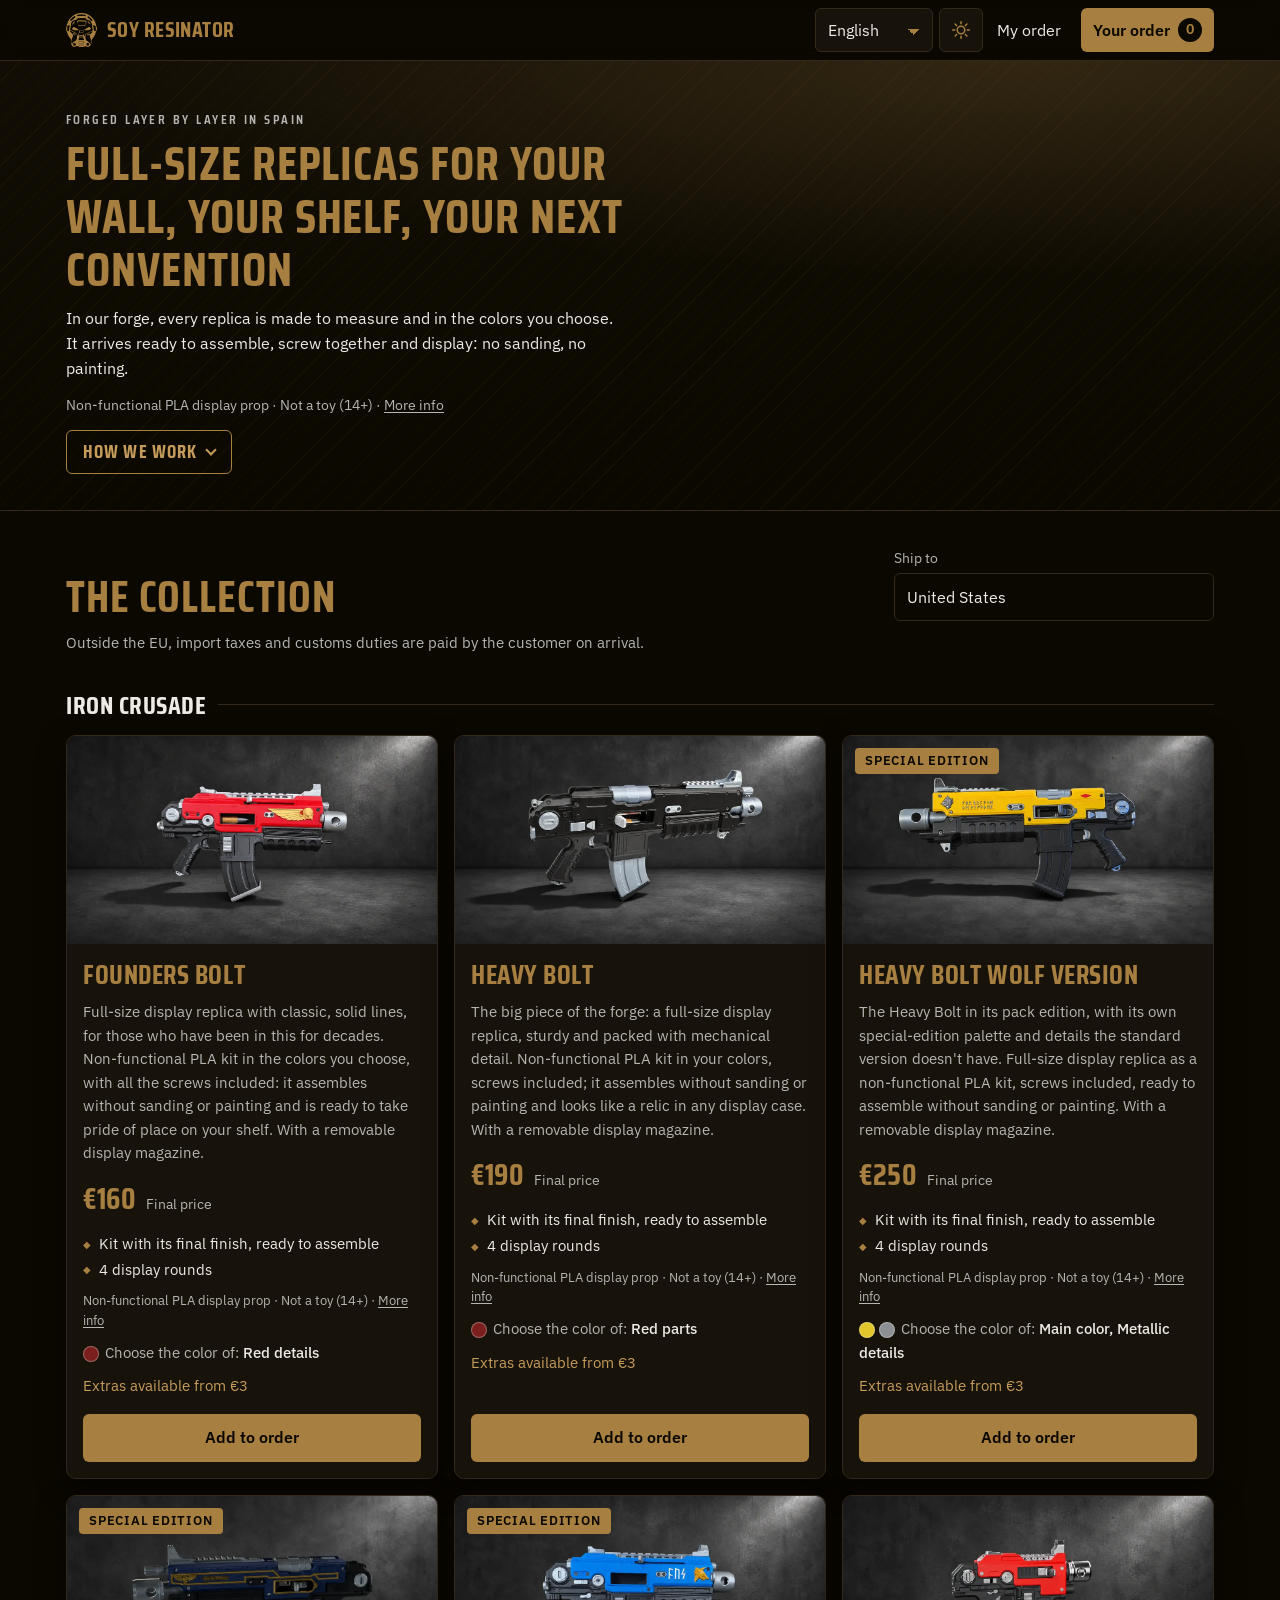
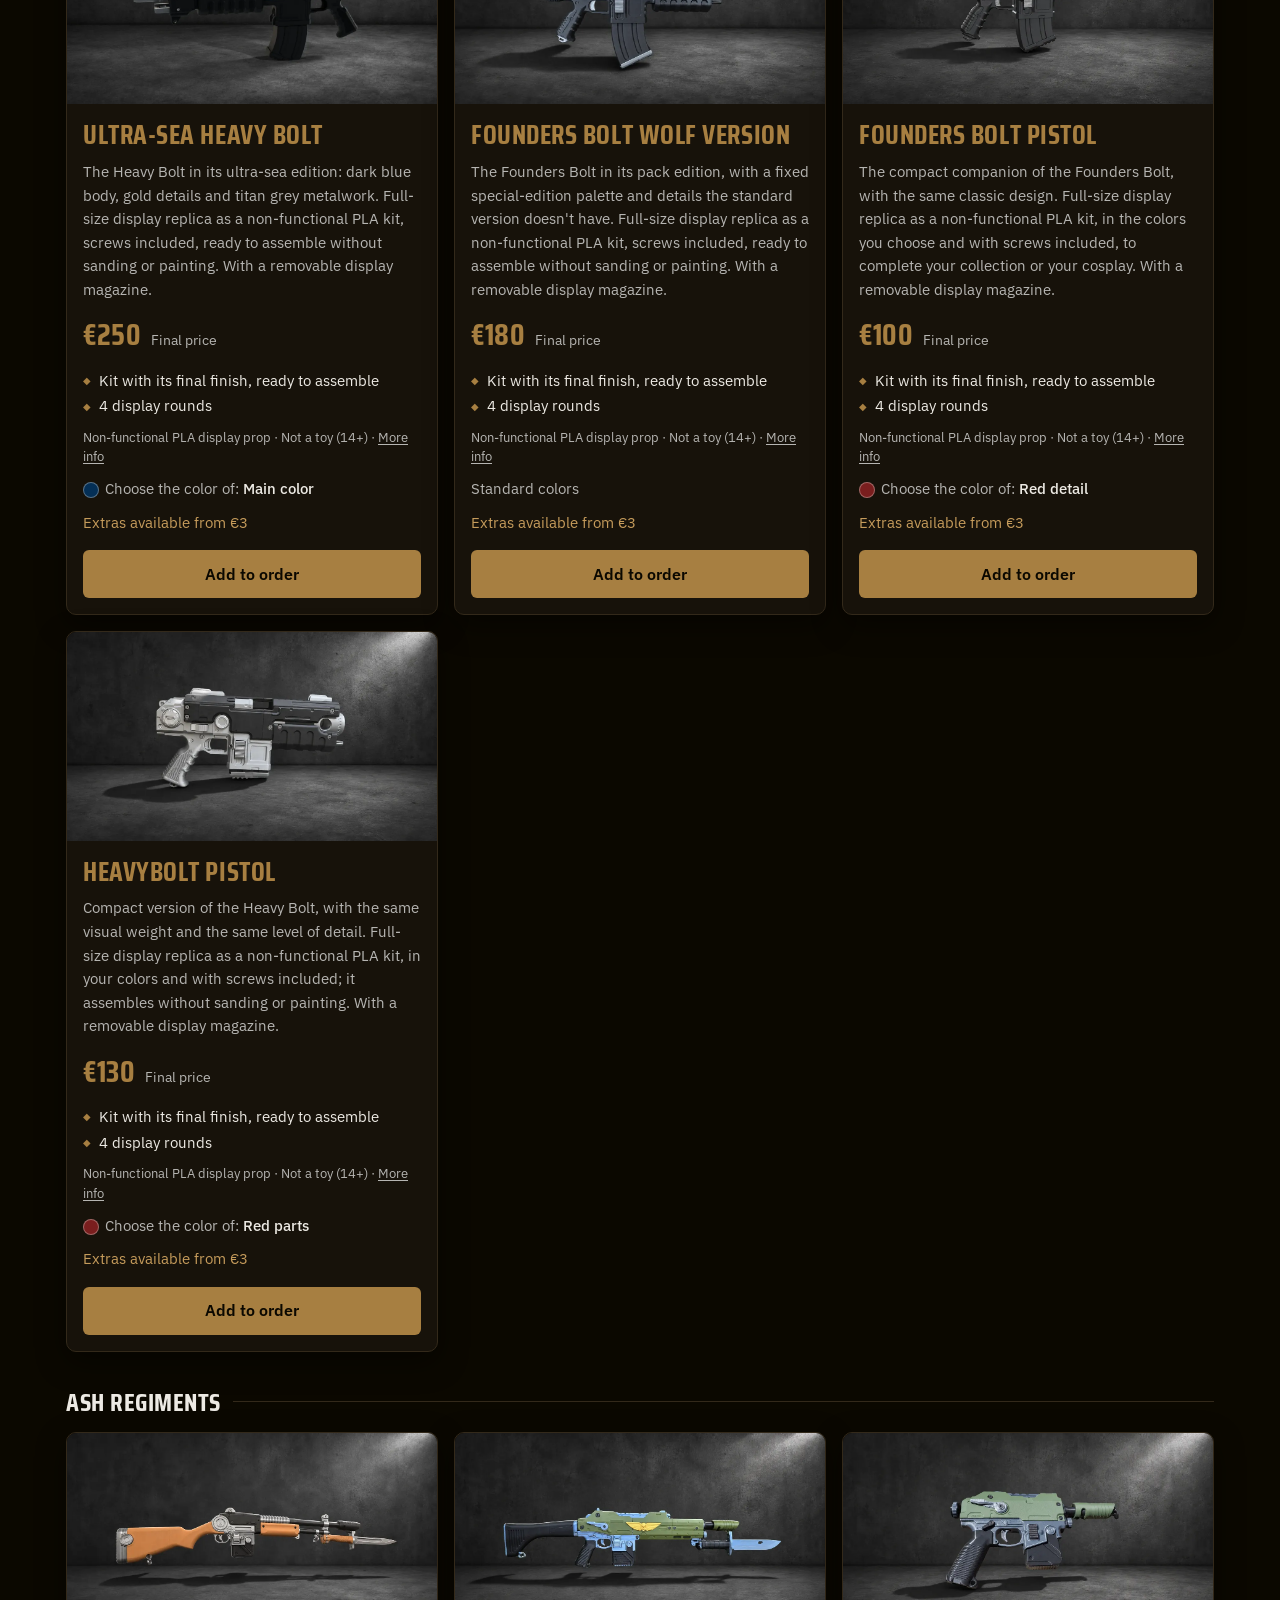
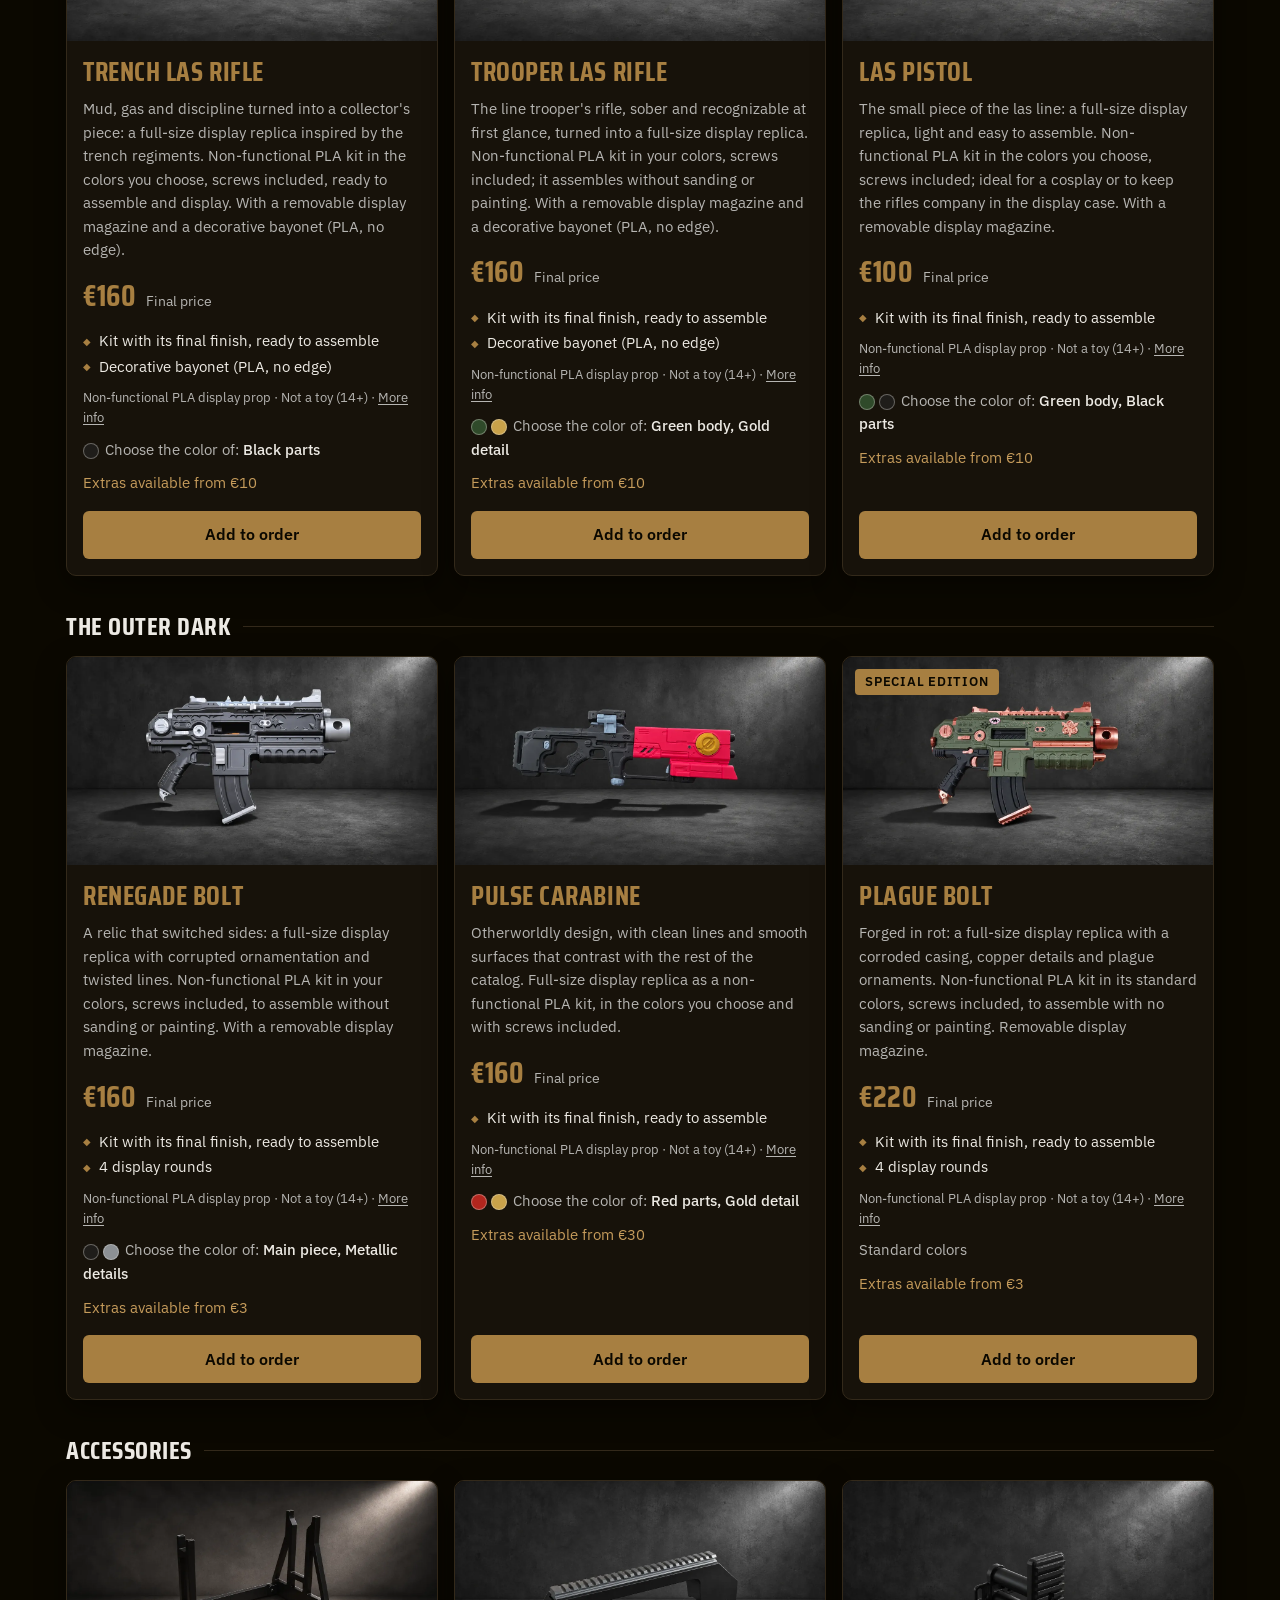
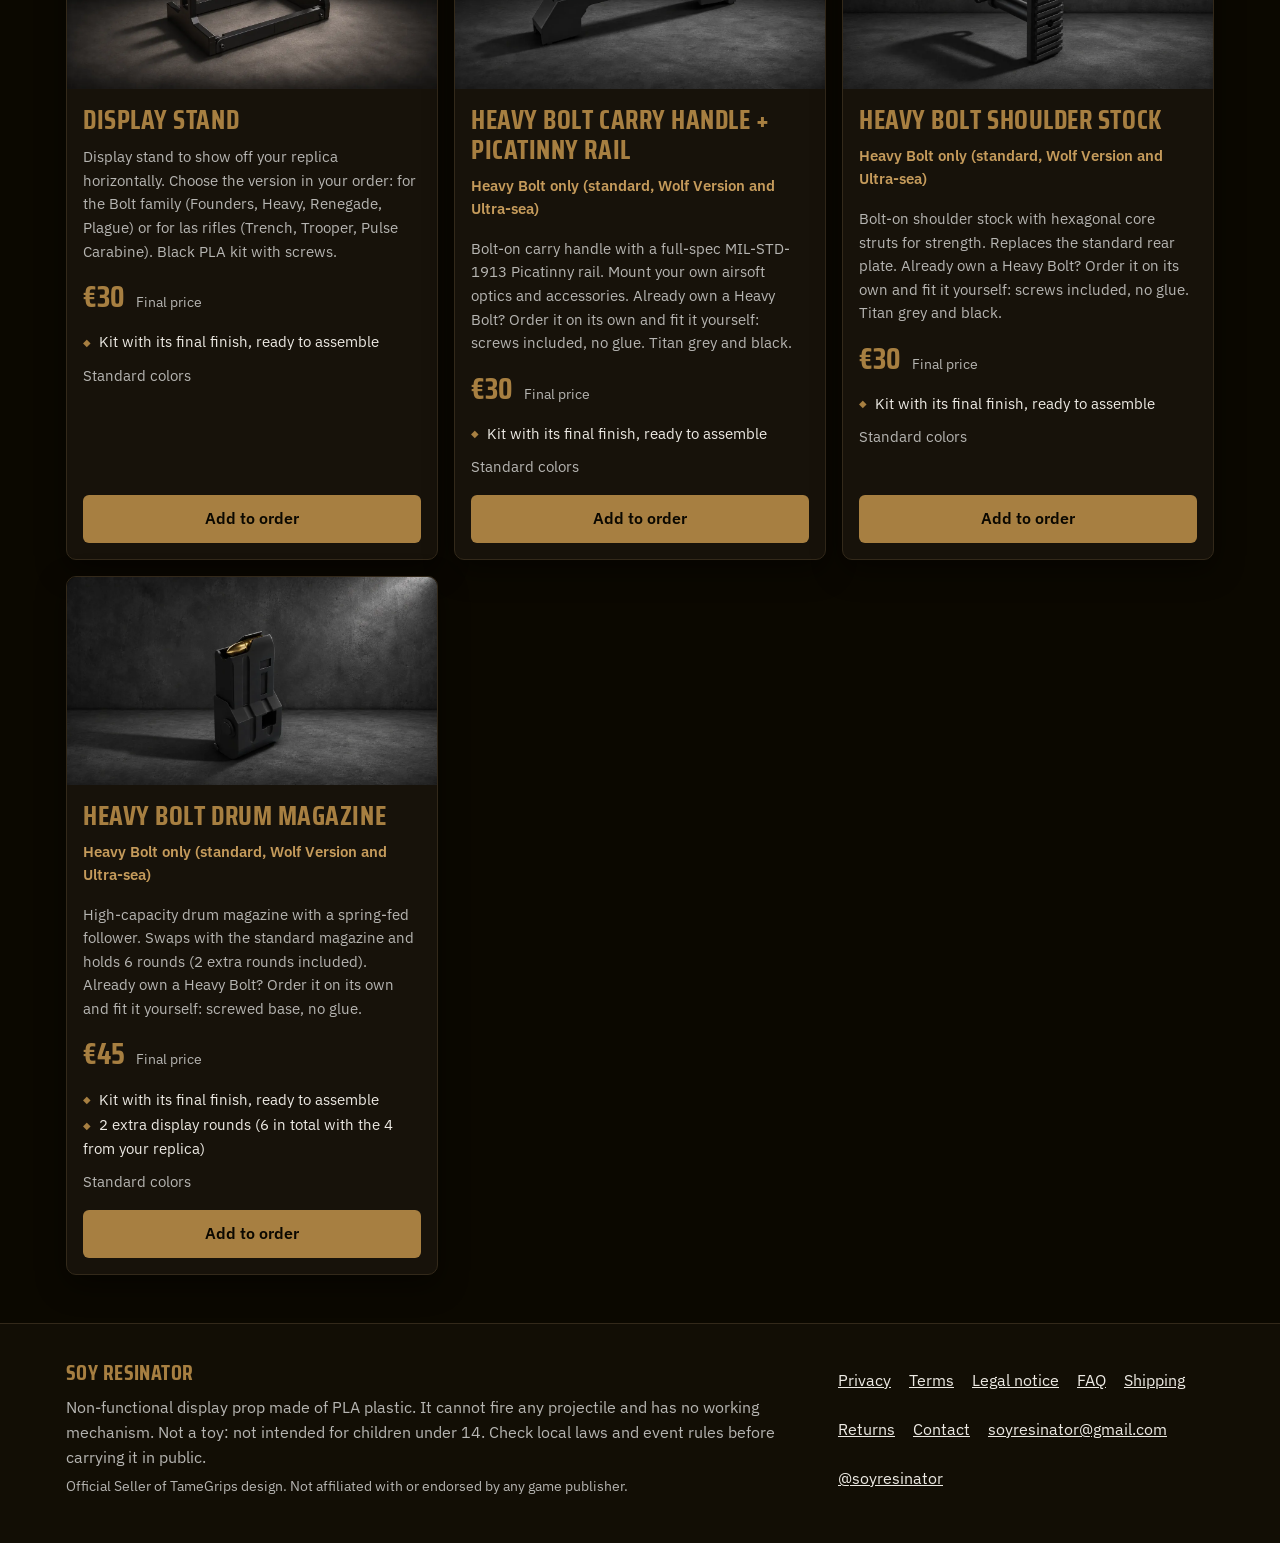
==== index.html @ d08c21b0 "Manuales de montaje en Mi pedido (Heavy Bolt y Trench) - Mi pedido: boton del manual de montaje cuan" ====
<!doctype html>
<html lang="en" data-theme="dark">
<head>
  <meta charset="utf-8">
  <meta name="viewport" content="width=device-width, initial-scale=1">
  <!-- seo -->
  <title>Soy Resinator | Life-size sci-fi replicas, 3D printed</title>
  <meta name="description" content="Life-size display replicas 3D printed in Spain: real screws, removable parts and a finished look with no sanding or painting. Pick your colors and we ship it as a kit.">
  <link rel="canonical" href="https://soyresinator.com/">
  <meta property="og:type" content="website">
  <meta property="og:site_name" content="Soy Resinator">
  <meta property="og:title" content="Soy Resinator | Life-size sci-fi replicas, 3D printed">
  <meta property="og:description" content="Life-size display replicas 3D printed in Spain: real screws, removable parts and a finished look with no sanding or painting. Pick your colors and we ship it as a kit.">
  <meta property="og:url" content="https://soyresinator.com/">
  <meta property="og:image" content="https://soyresinator.com/img/logo/logo-dorado-compartir.png">
  <meta name="twitter:card" content="summary_large_image">
  <meta name="twitter:title" content="Soy Resinator | Life-size sci-fi replicas, 3D printed">
  <meta name="twitter:description" content="Life-size display replicas 3D printed in Spain: real screws, removable parts and a finished look with no sanding or painting. Pick your colors and we ship it as a kit.">
  <meta name="twitter:image" content="https://soyresinator.com/img/logo/logo-dorado-compartir.png">
  <!-- /seo -->
  <meta name="color-scheme" content="dark light">
  <link rel="icon" href="/favicon.ico" sizes="48x48">
  <link rel="icon" type="image/png" href="/img/logo/favicon-48.png" sizes="48x48">
  <link rel="icon" type="image/png" href="/img/logo/favicon-192.png" sizes="192x192">
  <link rel="apple-touch-icon" href="/img/logo/apple-touch-icon.png">
  <link rel="stylesheet" href="css/fonts.css?v=20261117">
  <!-- jsonld -->
  <script type="application/ld+json">
{
 "@context": "https://schema.org",
 "@graph": [
  {
   "@type": "Organization",
   "@id": "https://soyresinator.com/#org",
   "name": "Soy Resinator",
   "url": "https://soyresinator.com/",
   "logo": "https://soyresinator.com/img/logo/icono-512.png",
   "email": "soyresinator@gmail.com",
   "sameAs": [
    "https://www.instagram.com/soyresinator/"
   ],
   "hasMerchantReturnPolicy": {
    "@id": "https://soyresinator.com/#devoluciones"
   }
  },
  {
   "@type": "WebSite",
   "@id": "https://soyresinator.com/#web",
   "name": "Soy Resinator",
   "url": "https://soyresinator.com/",
   "publisher": {
    "@id": "https://soyresinator.com/#org"
   },
   "inLanguage": [
    "en",
    "es",
    "pt",
    "de",
    "fr",
    "it"
   ]
  },
  {
   "@type": "MerchantReturnPolicy",
   "@id": "https://soyresinator.com/#devoluciones",
   "applicableCountry": [
    "DE",
    "AR",
    "AU",
    "AT",
    "BR",
    "BE",
    "CA",
    "CL",
    "CO",
    "ES",
    "US",
    "FR",
    "IT",
    "JP",
    "LU",
    "MX",
    "NZ",
    "NL",
    "PL",
    "PT",
    "GB",
    "CH"
   ],
   "returnPolicyCategory": "https://schema.org/MerchantReturnFiniteReturnWindow",
   "merchantReturnDays": 14,
   "returnMethod": "https://schema.org/ReturnByMail",
   "returnFees": "https://schema.org/ReturnFeesCustomerResponsibility",
   "refundType": "https://schema.org/FullRefund",
   "itemCondition": "https://schema.org/NewCondition",
   "merchantReturnLink": "https://soyresinator.com/condiciones.html"
  },
  {
   "@type": "OfferShippingDetails",
   "@id": "https://soyresinator.com/#envio-DE",
   "shippingRate": {
    "@type": "MonetaryAmount",
    "value": "16.00",
    "currency": "EUR"
   },
   "shippingDestination": {
    "@type": "DefinedRegion",
    "addressCountry": "DE"
   },
   "deliveryTime": {
    "@type": "ShippingDeliveryTime",
    "handlingTime": {
     "@type": "QuantitativeValue",
     "minValue": 21,
     "maxValue": 35,
     "unitCode": "DAY"
    },
    "transitTime": {
     "@type": "QuantitativeValue",
     "minValue": 2,
     "maxValue": 7,
     "unitCode": "DAY"
    }
   }
  },
  {
   "@type": "OfferShippingDetails",
   "@id": "https://soyresinator.com/#envio-AR",
   "shippingRate": {
    "@type": "MonetaryAmount",
    "value": "63.00",
    "currency": "EUR"
   },
   "shippingDestination": {
    "@type": "DefinedRegion",
    "addressCountry": "AR"
   },
   "deliveryTime": {
    "@type": "ShippingDeliveryTime",
    "handlingTime": {
     "@type": "QuantitativeValue",
     "minValue": 21,
     "maxValue": 35,
     "unitCode": "DAY"
    },
    "transitTime": {
     "@type": "QuantitativeValue",
     "minValue": 5,
     "maxValue": 15,
     "unitCode": "DAY"
    }
   }
  },
  {
   "@type": "OfferShippingDetails",
   "@id": "https://soyresinator.com/#envio-AU",
   "shippingRate": {
    "@type": "MonetaryAmount",
    "value": "80.00",
    "currency": "EUR"
   },
   "shippingDestination": {
    "@type": "DefinedRegion",
    "addressCountry": "AU"
   },
   "deliveryTime": {
    "@type": "ShippingDeliveryTime",
    "handlingTime": {
     "@type": "QuantitativeValue",
     "minValue": 21,
     "maxValue": 35,
     "unitCode": "DAY"
    },
    "transitTime": {
     "@type": "QuantitativeValue",
     "minValue": 5,
     "maxValue": 15,
     "unitCode": "DAY"
    }
   }
  },
  {
   "@type": "OfferShippingDetails",
   "@id": "https://soyresinator.com/#envio-AT",
   "shippingRate": {
    "@type": "MonetaryAmount",
    "value": "20.00",
    "currency": "EUR"
   },
   "shippingDestination": {
    "@type": "DefinedRegion",
    "addressCountry": "AT"
   },
   "deliveryTime": {
    "@type": "ShippingDeliveryTime",
    "handlingTime": {
     "@type": "QuantitativeValue",
     "minValue": 21,
     "maxValue": 35,
     "unitCode": "DAY"
    },
    "transitTime": {
     "@type": "QuantitativeValue",
     "minValue": 2,
     "maxValue": 7,
     "unitCode": "DAY"
    }
   }
  },
  {
   "@type": "OfferShippingDetails",
   "@id": "https://soyresinator.com/#envio-BR",
   "shippingRate": {
    "@type": "MonetaryAmount",
    "value": "63.00",
    "currency": "EUR"
   },
   "shippingDestination": {
    "@type": "DefinedRegion",
    "addressCountry": "BR"
   },
   "deliveryTime": {
    "@type": "ShippingDeliveryTime",
    "handlingTime": {
     "@type": "QuantitativeValue",
     "minValue": 21,
     "maxValue": 35,
     "unitCode": "DAY"
    },
    "transitTime": {
     "@type": "QuantitativeValue",
     "minValue": 5,
     "maxValue": 15,
     "unitCode": "DAY"
    }
   }
  },
  {
   "@type": "OfferShippingDetails",
   "@id": "https://soyresinator.com/#envio-BE",
   "shippingRate": {
    "@type": "MonetaryAmount",
    "value": "19.00",
    "currency": "EUR"
   },
   "shippingDestination": {
    "@type": "DefinedRegion",
    "addressCountry": "BE"
   },
   "deliveryTime": {
    "@type": "ShippingDeliveryTime",
    "handlingTime": {
     "@type": "QuantitativeValue",
     "minValue": 21,
     "maxValue": 35,
     "unitCode": "DAY"
    },
    "transitTime": {
     "@type": "QuantitativeValue",
     "minValue": 2,
     "maxValue": 7,
     "unitCode": "DAY"
    }
   }
  },
  {
   "@type": "OfferShippingDetails",
   "@id": "https://soyresinator.com/#envio-CA",
   "shippingRate": {
    "@type": "MonetaryAmount",
    "value": "33.00",
    "currency": "EUR"
   },
   "shippingDestination": {
    "@type": "DefinedRegion",
    "addressCountry": "CA"
   },
   "deliveryTime": {
    "@type": "ShippingDeliveryTime",
    "handlingTime": {
     "@type": "QuantitativeValue",
     "minValue": 21,
     "maxValue": 35,
     "unitCode": "DAY"
    },
    "transitTime": {
     "@type": "QuantitativeValue",
     "minValue": 5,
     "maxValue": 15,
     "unitCode": "DAY"
    }
   }
  },
  {
   "@type": "OfferShippingDetails",
   "@id": "https://soyresinator.com/#envio-CL",
   "shippingRate": {
    "@type": "MonetaryAmount",
    "value": "63.00",
    "currency": "EUR"
   },
   "shippingDestination": {
    "@type": "DefinedRegion",
    "addressCountry": "CL"
   },
   "deliveryTime": {
    "@type": "ShippingDeliveryTime",
    "handlingTime": {
     "@type": "QuantitativeValue",
     "minValue": 21,
     "maxValue": 35,
     "unitCode": "DAY"
    },
    "transitTime": {
     "@type": "QuantitativeValue",
     "minValue": 5,
     "maxValue": 15,
     "unitCode": "DAY"
    }
   }
  },
  {
   "@type": "OfferShippingDetails",
   "@id": "https://soyresinator.com/#envio-CO",
   "shippingRate": {
    "@type": "MonetaryAmount",
    "value": "14.00",
    "currency": "EUR"
   },
   "shippingDestination": {
    "@type": "DefinedRegion",
    "addressCountry": "CO"
   },
   "deliveryTime": {
    "@type": "ShippingDeliveryTime",
    "handlingTime": {
     "@type": "QuantitativeValue",
     "minValue": 21,
     "maxValue": 35,
     "unitCode": "DAY"
    },
    "transitTime": {
     "@type": "QuantitativeValue",
     "minValue": 5,
     "maxValue": 15,
     "unitCode": "DAY"
    }
   }
  },
  {
   "@type": "OfferShippingDetails",
   "@id": "https://soyresinator.com/#envio-ES",
   "shippingRate": {
    "@type": "MonetaryAmount",
    "value": "18.00",
    "currency": "EUR"
   },
   "shippingDestination": {
    "@type": "DefinedRegion",
    "addressCountry": "ES"
   },
   "deliveryTime": {
    "@type": "ShippingDeliveryTime",
    "handlingTime": {
     "@type": "QuantitativeValue",
     "minValue": 21,
     "maxValue": 35,
     "unitCode": "DAY"
    },
    "transitTime": {
     "@type": "QuantitativeValue",
     "minValue": 2,
     "maxValue": 7,
     "unitCode": "DAY"
    }
   }
  },
  {
   "@type": "OfferShippingDetails",
   "@id": "https://soyresinator.com/#envio-US",
   "shippingRate": {
    "@type": "MonetaryAmount",
    "value": "45.00",
    "currency": "EUR"
   },
   "shippingDestination": {
    "@type": "DefinedRegion",
    "addressCountry": "US"
   },
   "deliveryTime": {
    "@type": "ShippingDeliveryTime",
    "handlingTime": {
     "@type": "QuantitativeValue",
     "minValue": 21,
     "maxValue": 35,
     "unitCode": "DAY"
    },
    "transitTime": {
     "@type": "QuantitativeValue",
     "minValue": 5,
     "maxValue": 15,
     "unitCode": "DAY"
    }
   }
  },
  {
   "@type": "OfferShippingDetails",
   "@id": "https://soyresinator.com/#envio-FR",
   "shippingRate": {
    "@type": "MonetaryAmount",
    "value": "20.00",
    "currency": "EUR"
   },
   "shippingDestination": {
    "@type": "DefinedRegion",
    "addressCountry": "FR"
   },
   "deliveryTime": {
    "@type": "ShippingDeliveryTime",
    "handlingTime": {
     "@type": "QuantitativeValue",
     "minValue": 21,
     "maxValue": 35,
     "unitCode": "DAY"
    },
    "transitTime": {
     "@type": "QuantitativeValue",
     "minValue": 2,
     "maxValue": 7,
     "unitCode": "DAY"
    }
   }
  },
  {
   "@type": "OfferShippingDetails",
   "@id": "https://soyresinator.com/#envio-IT",
   "shippingRate": {
    "@type": "MonetaryAmount",
    "value": "23.00",
    "currency": "EUR"
   },
   "shippingDestination": {
    "@type": "DefinedRegion",
    "addressCountry": "IT"
   },
   "deliveryTime": {
    "@type": "ShippingDeliveryTime",
    "handlingTime": {
     "@type": "QuantitativeValue",
     "minValue": 21,
     "maxValue": 35,
     "unitCode": "DAY"
    },
    "transitTime": {
     "@type": "QuantitativeValue",
     "minValue": 2,
     "maxValue": 7,
     "unitCode": "DAY"
    }
   }
  },
  {
   "@type": "OfferShippingDetails",
   "@id": "https://soyresinator.com/#envio-JP",
   "shippingRate": {
    "@type": "MonetaryAmount",
    "value": "23.00",
    "currency": "EUR"
   },
   "shippingDestination": {
    "@type": "DefinedRegion",
    "addressCountry": "JP"
   },
   "deliveryTime": {
    "@type": "ShippingDeliveryTime",
    "handlingTime": {
     "@type": "QuantitativeValue",
     "minValue": 21,
     "maxValue": 35,
     "unitCode": "DAY"
    },
    "transitTime": {
     "@type": "QuantitativeValue",
     "minValue": 5,
     "maxValue": 15,
     "unitCode": "DAY"
    }
   }
  },
  {
   "@type": "OfferShippingDetails",
   "@id": "https://soyresinator.com/#envio-LU",
   "shippingRate": {
    "@type": "MonetaryAmount",
    "value": "32.00",
    "currency": "EUR"
   },
   "shippingDestination": {
    "@type": "DefinedRegion",
    "addressCountry": "LU"
   },
   "deliveryTime": {
    "@type": "ShippingDeliveryTime",
    "handlingTime": {
     "@type": "QuantitativeValue",
     "minValue": 21,
     "maxValue": 35,
     "unitCode": "DAY"
    },
    "transitTime": {
     "@type": "QuantitativeValue",
     "minValue": 2,
     "maxValue": 7,
     "unitCode": "DAY"
    }
   }
  },
  {
   "@type": "OfferShippingDetails",
   "@id": "https://soyresinator.com/#envio-MX",
   "shippingRate": {
    "@type": "MonetaryAmount",
    "value": "38.00",
    "currency": "EUR"
   },
   "shippingDestination": {
    "@type": "DefinedRegion",
    "addressCountry": "MX"
   },
   "deliveryTime": {
    "@type": "ShippingDeliveryTime",
    "handlingTime": {
     "@type": "QuantitativeValue",
     "minValue": 21,
     "maxValue": 35,
     "unitCode": "DAY"
    },
    "transitTime": {
     "@type": "QuantitativeValue",
     "minValue": 5,
     "maxValue": 15,
     "unitCode": "DAY"
    }
   }
  },
  {
   "@type": "OfferShippingDetails",
   "@id": "https://soyresinator.com/#envio-NZ",
   "shippingRate": {
    "@type": "MonetaryAmount",
    "value": "68.00",
    "currency": "EUR"
   },
   "shippingDestination": {
    "@type": "DefinedRegion",
    "addressCountry": "NZ"
   },
   "deliveryTime": {
    "@type": "ShippingDeliveryTime",
    "handlingTime": {
     "@type": "QuantitativeValue",
     "minValue": 21,
     "maxValue": 35,
     "unitCode": "DAY"
    },
    "transitTime": {
     "@type": "QuantitativeValue",
     "minValue": 5,
     "maxValue": 15,
     "unitCode": "DAY"
    }
   }
  },
  {
   "@type": "OfferShippingDetails",
   "@id": "https://soyresinator.com/#envio-NL",
   "shippingRate": {
    "@type": "MonetaryAmount",
    "value": "19.00",
    "currency": "EUR"
   },
   "shippingDestination": {
    "@type": "DefinedRegion",
    "addressCountry": "NL"
   },
   "deliveryTime": {
    "@type": "ShippingDeliveryTime",
    "handlingTime": {
     "@type": "QuantitativeValue",
     "minValue": 21,
     "maxValue": 35,
     "unitCode": "DAY"
    },
    "transitTime": {
     "@type": "QuantitativeValue",
     "minValue": 2,
     "maxValue": 7,
     "unitCode": "DAY"
    }
   }
  },
  {
   "@type": "OfferShippingDetails",
   "@id": "https://soyresinator.com/#envio-PL",
   "shippingRate": {
    "@type": "MonetaryAmount",
    "value": "48.00",
    "currency": "EUR"
   },
   "shippingDestination": {
    "@type": "DefinedRegion",
    "addressCountry": "PL"
   },
   "deliveryTime": {
    "@type": "ShippingDeliveryTime",
    "handlingTime": {
     "@type": "QuantitativeValue",
     "minValue": 21,
     "maxValue": 35,
     "unitCode": "DAY"
    },
    "transitTime": {
     "@type": "QuantitativeValue",
     "minValue": 2,
     "maxValue": 7,
     "unitCode": "DAY"
    }
   }
  },
  {
   "@type": "OfferShippingDetails",
   "@id": "https://soyresinator.com/#envio-PT",
   "shippingRate": {
    "@type": "MonetaryAmount",
    "value": "20.00",
    "currency": "EUR"
   },
   "shippingDestination": {
    "@type": "DefinedRegion",
    "addressCountry": "PT"
   },
   "deliveryTime": {
    "@type": "ShippingDeliveryTime",
    "handlingTime": {
     "@type": "QuantitativeValue",
     "minValue": 21,
     "maxValue": 35,
     "unitCode": "DAY"
    },
    "transitTime": {
     "@type": "QuantitativeValue",
     "minValue": 2,
     "maxValue": 7,
     "unitCode": "DAY"
    }
   }
  },
  {
   "@type": "OfferShippingDetails",
   "@id": "https://soyresinator.com/#envio-GB",
   "shippingRate": {
    "@type": "MonetaryAmount",
    "value": "22.00",
    "currency": "EUR"
   },
   "shippingDestination": {
    "@type": "DefinedRegion",
    "addressCountry": "GB"
   },
   "deliveryTime": {
    "@type": "ShippingDeliveryTime",
    "handlingTime": {
     "@type": "QuantitativeValue",
     "minValue": 21,
     "maxValue": 35,
     "unitCode": "DAY"
    },
    "transitTime": {
     "@type": "QuantitativeValue",
     "minValue": 5,
     "maxValue": 15,
     "unitCode": "DAY"
    }
   }
  },
  {
   "@type": "OfferShippingDetails",
   "@id": "https://soyresinator.com/#envio-CH",
   "shippingRate": {
    "@type": "MonetaryAmount",
    "value": "22.00",
    "currency": "EUR"
   },
   "shippingDestination": {
    "@type": "DefinedRegion",
    "addressCountry": "CH"
   },
   "deliveryTime": {
    "@type": "ShippingDeliveryTime",
    "handlingTime": {
     "@type": "QuantitativeValue",
     "minValue": 21,
     "maxValue": 35,
     "unitCode": "DAY"
    },
    "transitTime": {
     "@type": "QuantitativeValue",
     "minValue": 5,
     "maxValue": 15,
     "unitCode": "DAY"
    }
   }
  },
  {
   "@type": "Product",
   "@id": "https://soyresinator.com/#p-founders-bolt",
   "name": "Founders Bolt",
   "sku": "founders-bolt",
   "brand": {
    "@type": "Brand",
    "name": "Soy Resinator"
   },
   "description": "Full-size display replica with classic, solid lines, for those who have been in this for decades. Non-functional PLA kit in the colors you choose, with all the screws included: it assembles without sanding or painting and is ready to take pride of place on your shelf. With a removable display magazine. Includes: Kit with its final finish, ready to assemble, 4 display rounds. Non-functional display prop made of PLA plastic. It cannot fire any projectile and has no working mechanism. Not a toy: not intended for children under 14. Check local laws and event rules before carrying it in public.",
   "offers": {
    "@type": "Offer",
    "price": "160.00",
    "priceCurrency": "EUR",
    "availability": "https://schema.org/InStock",
    "itemCondition": "https://schema.org/NewCondition",
    "url": "https://soyresinator.com/#p-founders-bolt",
    "seller": {
     "@id": "https://soyresinator.com/#org"
    },
    "shippingDetails": [
     {
      "@id": "https://soyresinator.com/#envio-DE"
     },
     {
      "@id": "https://soyresinator.com/#envio-AR"
     },
     {
      "@id": "https://soyresinator.com/#envio-AU"
     },
     {
      "@id": "https://soyresinator.com/#envio-AT"
     },
     {
      "@id": "https://soyresinator.com/#envio-BR"
     },
     {
      "@id": "https://soyresinator.com/#envio-BE"
     },
     {
      "@id": "https://soyresinator.com/#envio-CA"
     },
     {
      "@id": "https://soyresinator.com/#envio-CL"
     },
     {
      "@id": "https://soyresinator.com/#envio-CO"
     },
     {
      "@id": "https://soyresinator.com/#envio-ES"
     },
     {
      "@id": "https://soyresinator.com/#envio-US"
     },
     {
      "@id": "https://soyresinator.com/#envio-FR"
     },
     {
      "@id": "https://soyresinator.com/#envio-IT"
     },
     {
      "@id": "https://soyresinator.com/#envio-JP"
     },
     {
      "@id": "https://soyresinator.com/#envio-LU"
     },
     {
      "@id": "https://soyresinator.com/#envio-MX"
     },
     {
      "@id": "https://soyresinator.com/#envio-NZ"
     },
     {
      "@id": "https://soyresinator.com/#envio-NL"
     },
     {
      "@id": "https://soyresinator.com/#envio-PL"
     },
     {
      "@id": "https://soyresinator.com/#envio-PT"
     },
     {
      "@id": "https://soyresinator.com/#envio-GB"
     },
     {
      "@id": "https://soyresinator.com/#envio-CH"
     }
    ],
    "hasMerchantReturnPolicy": {
     "@id": "https://soyresinator.com/#devoluciones"
    }
   },
   "image": "https://soyresinator.com/img/founders-bolt-1.webp"
  },
  {
   "@type": "Product",
   "@id": "https://soyresinator.com/#p-heavy-bolt",
   "name": "Heavy Bolt",
   "sku": "heavy-bolt",
   "brand": {
    "@type": "Brand",
    "name": "Soy Resinator"
   },
   "description": "The big piece of the forge: a full-size display replica, sturdy and packed with mechanical detail. Non-functional PLA kit in your colors, screws included; it assembles without sanding or painting and looks like a relic in any display case. With a removable display magazine. Includes: Kit with its final finish, ready to assemble, 4 display rounds. Non-functional display prop made of PLA plastic. It cannot fire any projectile and has no working mechanism. Not a toy: not intended for children under 14. Check local laws and event rules before carrying it in public.",
   "offers": {
    "@type": "Offer",
    "price": "190.00",
    "priceCurrency": "EUR",
    "availability": "https://schema.org/InStock",
    "itemCondition": "https://schema.org/NewCondition",
    "url": "https://soyresinator.com/#p-heavy-bolt",
    "seller": {
     "@id": "https://soyresinator.com/#org"
    },
    "shippingDetails": [
     {
      "@id": "https://soyresinator.com/#envio-DE"
     },
     {
      "@id": "https://soyresinator.com/#envio-AR"
     },
     {
      "@id": "https://soyresinator.com/#envio-AU"
     },
     {
      "@id": "https://soyresinator.com/#envio-AT"
     },
     {
      "@id": "https://soyresinator.com/#envio-BR"
     },
     {
      "@id": "https://soyresinator.com/#envio-BE"
     },
     {
      "@id": "https://soyresinator.com/#envio-CA"
     },
     {
      "@id": "https://soyresinator.com/#envio-CL"
     },
     {
      "@id": "https://soyresinator.com/#envio-CO"
     },
     {
      "@id": "https://soyresinator.com/#envio-ES"
     },
     {
      "@id": "https://soyresinator.com/#envio-US"
     },
     {
      "@id": "https://soyresinator.com/#envio-FR"
     },
     {
      "@id": "https://soyresinator.com/#envio-IT"
     },
     {
      "@id": "https://soyresinator.com/#envio-JP"
     },
     {
      "@id": "https://soyresinator.com/#envio-LU"
     },
     {
      "@id": "https://soyresinator.com/#envio-MX"
     },
     {
      "@id": "https://soyresinator.com/#envio-NZ"
     },
     {
      "@id": "https://soyresinator.com/#envio-NL"
     },
     {
      "@id": "https://soyresinator.com/#envio-PL"
     },
     {
      "@id": "https://soyresinator.com/#envio-PT"
     },
     {
      "@id": "https://soyresinator.com/#envio-GB"
     },
     {
      "@id": "https://soyresinator.com/#envio-CH"
     }
    ],
    "hasMerchantReturnPolicy": {
     "@id": "https://soyresinator.com/#devoluciones"
    }
   },
   "image": "https://soyresinator.com/img/heavy-bolt-1.webp"
  },
  {
   "@type": "Product",
   "@id": "https://soyresinator.com/#p-heavy-bolt-wolf",
   "name": "Heavy Bolt Wolf Version",
   "sku": "heavy-bolt-wolf",
   "brand": {
    "@type": "Brand",
    "name": "Soy Resinator"
   },
   "description": "The Heavy Bolt in its pack edition, with its own special-edition palette and details the standard version doesn't have. Full-size display replica as a non-functional PLA kit, screws included, ready to assemble without sanding or painting. With a removable display magazine. Includes: Kit with its final finish, ready to assemble, 4 display rounds. Non-functional display prop made of PLA plastic. It cannot fire any projectile and has no working mechanism. Not a toy: not intended for children under 14. Check local laws and event rules before carrying it in public.",
   "offers": {
    "@type": "Offer",
    "price": "250.00",
    "priceCurrency": "EUR",
    "availability": "https://schema.org/InStock",
    "itemCondition": "https://schema.org/NewCondition",
    "url": "https://soyresinator.com/#p-heavy-bolt-wolf",
    "seller": {
     "@id": "https://soyresinator.com/#org"
    },
    "shippingDetails": [
     {
      "@id": "https://soyresinator.com/#envio-DE"
     },
     {
      "@id": "https://soyresinator.com/#envio-AR"
     },
     {
      "@id": "https://soyresinator.com/#envio-AU"
     },
     {
      "@id": "https://soyresinator.com/#envio-AT"
     },
     {
      "@id": "https://soyresinator.com/#envio-BR"
     },
     {
      "@id": "https://soyresinator.com/#envio-BE"
     },
     {
      "@id": "https://soyresinator.com/#envio-CA"
     },
     {
      "@id": "https://soyresinator.com/#envio-CL"
     },
     {
      "@id": "https://soyresinator.com/#envio-CO"
     },
     {
      "@id": "https://soyresinator.com/#envio-ES"
     },
     {
      "@id": "https://soyresinator.com/#envio-US"
     },
     {
      "@id": "https://soyresinator.com/#envio-FR"
     },
     {
      "@id": "https://soyresinator.com/#envio-IT"
     },
     {
      "@id": "https://soyresinator.com/#envio-JP"
     },
     {
      "@id": "https://soyresinator.com/#envio-LU"
     },
     {
      "@id": "https://soyresinator.com/#envio-MX"
     },
     {
      "@id": "https://soyresinator.com/#envio-NZ"
     },
     {
      "@id": "https://soyresinator.com/#envio-NL"
     },
     {
      "@id": "https://soyresinator.com/#envio-PL"
     },
     {
      "@id": "https://soyresinator.com/#envio-PT"
     },
     {
      "@id": "https://soyresinator.com/#envio-GB"
     },
     {
      "@id": "https://soyresinator.com/#envio-CH"
     }
    ],
    "hasMerchantReturnPolicy": {
     "@id": "https://soyresinator.com/#devoluciones"
    }
   },
   "image": "https://soyresinator.com/img/heavy-bolt-wolf-1.webp"
  },
  {
   "@type": "Product",
   "@id": "https://soyresinator.com/#p-heavy-bolt-ultrasea",
   "name": "Ultra-sea Heavy Bolt",
   "sku": "heavy-bolt-ultrasea",
   "brand": {
    "@type": "Brand",
    "name": "Soy Resinator"
   },
   "description": "The Heavy Bolt in its ultra-sea edition: dark blue body, gold details and titan grey metalwork. Full-size display replica as a non-functional PLA kit, screws included, ready to assemble without sanding or painting. With a removable display magazine. Includes: Kit with its final finish, ready to assemble, 4 display rounds. Non-functional display prop made of PLA plastic. It cannot fire any projectile and has no working mechanism. Not a toy: not intended for children under 14. Check local laws and event rules before carrying it in public.",
   "offers": {
    "@type": "Offer",
    "price": "250.00",
    "priceCurrency": "EUR",
    "availability": "https://schema.org/InStock",
    "itemCondition": "https://schema.org/NewCondition",
    "url": "https://soyresinator.com/#p-heavy-bolt-ultrasea",
    "seller": {
     "@id": "https://soyresinator.com/#org"
    },
    "shippingDetails": [
     {
      "@id": "https://soyresinator.com/#envio-DE"
     },
     {
      "@id": "https://soyresinator.com/#envio-AR"
     },
     {
      "@id": "https://soyresinator.com/#envio-AU"
     },
     {
      "@id": "https://soyresinator.com/#envio-AT"
     },
     {
      "@id": "https://soyresinator.com/#envio-BR"
     },
     {
      "@id": "https://soyresinator.com/#envio-BE"
     },
     {
      "@id": "https://soyresinator.com/#envio-CA"
     },
     {
      "@id": "https://soyresinator.com/#envio-CL"
     },
     {
      "@id": "https://soyresinator.com/#envio-CO"
     },
     {
      "@id": "https://soyresinator.com/#envio-ES"
     },
     {
      "@id": "https://soyresinator.com/#envio-US"
     },
     {
      "@id": "https://soyresinator.com/#envio-FR"
     },
     {
      "@id": "https://soyresinator.com/#envio-IT"
     },
     {
      "@id": "https://soyresinator.com/#envio-JP"
     },
     {
      "@id": "https://soyresinator.com/#envio-LU"
     },
     {
      "@id": "https://soyresinator.com/#envio-MX"
     },
     {
      "@id": "https://soyresinator.com/#envio-NZ"
     },
     {
      "@id": "https://soyresinator.com/#envio-NL"
     },
     {
      "@id": "https://soyresinator.com/#envio-PL"
     },
     {
      "@id": "https://soyresinator.com/#envio-PT"
     },
     {
      "@id": "https://soyresinator.com/#envio-GB"
     },
     {
      "@id": "https://soyresinator.com/#envio-CH"
     }
    ],
    "hasMerchantReturnPolicy": {
     "@id": "https://soyresinator.com/#devoluciones"
    }
   },
   "image": "https://soyresinator.com/img/heavy-bolt-ultrasea-1.webp"
  },
  {
   "@type": "Product",
   "@id": "https://soyresinator.com/#p-founders-bolt-wolf",
   "name": "Founders Bolt Wolf Version",
   "sku": "founders-bolt-wolf",
   "brand": {
    "@type": "Brand",
    "name": "Soy Resinator"
   },
   "description": "The Founders Bolt in its pack edition, with a fixed special-edition palette and details the standard version doesn't have. Full-size display replica as a non-functional PLA kit, screws included, ready to assemble without sanding or painting. With a removable display magazine. Includes: Kit with its final finish, ready to assemble, 4 display rounds. Non-functional display prop made of PLA plastic. It cannot fire any projectile and has no working mechanism. Not a toy: not intended for children under 14. Check local laws and event rules before carrying it in public.",
   "offers": {
    "@type": "Offer",
    "price": "180.00",
    "priceCurrency": "EUR",
    "availability": "https://schema.org/InStock",
    "itemCondition": "https://schema.org/NewCondition",
    "url": "https://soyresinator.com/#p-founders-bolt-wolf",
    "seller": {
     "@id": "https://soyresinator.com/#org"
    },
    "shippingDetails": [
     {
      "@id": "https://soyresinator.com/#envio-DE"
     },
     {
      "@id": "https://soyresinator.com/#envio-AR"
     },
     {
      "@id": "https://soyresinator.com/#envio-AU"
     },
     {
      "@id": "https://soyresinator.com/#envio-AT"
     },
     {
      "@id": "https://soyresinator.com/#envio-BR"
     },
     {
      "@id": "https://soyresinator.com/#envio-BE"
     },
     {
      "@id": "https://soyresinator.com/#envio-CA"
     },
     {
      "@id": "https://soyresinator.com/#envio-CL"
     },
     {
      "@id": "https://soyresinator.com/#envio-CO"
     },
     {
      "@id": "https://soyresinator.com/#envio-ES"
     },
     {
      "@id": "https://soyresinator.com/#envio-US"
     },
     {
      "@id": "https://soyresinator.com/#envio-FR"
     },
     {
      "@id": "https://soyresinator.com/#envio-IT"
     },
     {
      "@id": "https://soyresinator.com/#envio-JP"
     },
     {
      "@id": "https://soyresinator.com/#envio-LU"
     },
     {
      "@id": "https://soyresinator.com/#envio-MX"
     },
     {
      "@id": "https://soyresinator.com/#envio-NZ"
     },
     {
      "@id": "https://soyresinator.com/#envio-NL"
     },
     {
      "@id": "https://soyresinator.com/#envio-PL"
     },
     {
      "@id": "https://soyresinator.com/#envio-PT"
     },
     {
      "@id": "https://soyresinator.com/#envio-GB"
     },
     {
      "@id": "https://soyresinator.com/#envio-CH"
     }
    ],
    "hasMerchantReturnPolicy": {
     "@id": "https://soyresinator.com/#devoluciones"
    }
   },
   "image": "https://soyresinator.com/img/founders-bolt-wolf-1.webp"
  },
  {
   "@type": "Product",
   "@id": "https://soyresinator.com/#p-founders-bolt-pistol",
   "name": "Founders Bolt Pistol",
   "sku": "founders-bolt-pistol",
   "brand": {
    "@type": "Brand",
    "name": "Soy Resinator"
   },
   "description": "The compact companion of the Founders Bolt, with the same classic design. Full-size display replica as a non-functional PLA kit, in the colors you choose and with screws included, to complete your collection or your cosplay. With a removable display magazine. Includes: Kit with its final finish, ready to assemble, 4 display rounds. Non-functional display prop made of PLA plastic. It cannot fire any projectile and has no working mechanism. Not a toy: not intended for children under 14. Check local laws and event rules before carrying it in public.",
   "offers": {
    "@type": "Offer",
    "price": "100.00",
    "priceCurrency": "EUR",
    "availability": "https://schema.org/InStock",
    "itemCondition": "https://schema.org/NewCondition",
    "url": "https://soyresinator.com/#p-founders-bolt-pistol",
    "seller": {
     "@id": "https://soyresinator.com/#org"
    },
    "shippingDetails": [
     {
      "@id": "https://soyresinator.com/#envio-DE"
     },
     {
      "@id": "https://soyresinator.com/#envio-AR"
     },
     {
      "@id": "https://soyresinator.com/#envio-AU"
     },
     {
      "@id": "https://soyresinator.com/#envio-AT"
     },
     {
      "@id": "https://soyresinator.com/#envio-BR"
     },
     {
      "@id": "https://soyresinator.com/#envio-BE"
     },
     {
      "@id": "https://soyresinator.com/#envio-CA"
     },
     {
      "@id": "https://soyresinator.com/#envio-CL"
     },
     {
      "@id": "https://soyresinator.com/#envio-CO"
     },
     {
      "@id": "https://soyresinator.com/#envio-ES"
     },
     {
      "@id": "https://soyresinator.com/#envio-US"
     },
     {
      "@id": "https://soyresinator.com/#envio-FR"
     },
     {
      "@id": "https://soyresinator.com/#envio-IT"
     },
     {
      "@id": "https://soyresinator.com/#envio-JP"
     },
     {
      "@id": "https://soyresinator.com/#envio-LU"
     },
     {
      "@id": "https://soyresinator.com/#envio-MX"
     },
     {
      "@id": "https://soyresinator.com/#envio-NZ"
     },
     {
      "@id": "https://soyresinator.com/#envio-NL"
     },
     {
      "@id": "https://soyresinator.com/#envio-PL"
     },
     {
      "@id": "https://soyresinator.com/#envio-PT"
     },
     {
      "@id": "https://soyresinator.com/#envio-GB"
     },
     {
      "@id": "https://soyresinator.com/#envio-CH"
     }
    ],
    "hasMerchantReturnPolicy": {
     "@id": "https://soyresinator.com/#devoluciones"
    }
   },
   "image": "https://soyresinator.com/img/founders-bolt-pistol-1.webp"
  },
  {
   "@type": "Product",
   "@id": "https://soyresinator.com/#p-heavybolt-pistol",
   "name": "Heavybolt Pistol",
   "sku": "heavybolt-pistol",
   "brand": {
    "@type": "Brand",
    "name": "Soy Resinator"
   },
   "description": "Compact version of the Heavy Bolt, with the same visual weight and the same level of detail. Full-size display replica as a non-functional PLA kit, in your colors and with screws included; it assembles without sanding or painting. With a removable display magazine. Includes: Kit with its final finish, ready to assemble, 4 display rounds. Non-functional display prop made of PLA plastic. It cannot fire any projectile and has no working mechanism. Not a toy: not intended for children under 14. Check local laws and event rules before carrying it in public.",
   "offers": {
    "@type": "Offer",
    "price": "130.00",
    "priceCurrency": "EUR",
    "availability": "https://schema.org/InStock",
    "itemCondition": "https://schema.org/NewCondition",
    "url": "https://soyresinator.com/#p-heavybolt-pistol",
    "seller": {
     "@id": "https://soyresinator.com/#org"
    },
    "shippingDetails": [
     {
      "@id": "https://soyresinator.com/#envio-DE"
     },
     {
      "@id": "https://soyresinator.com/#envio-AR"
     },
     {
      "@id": "https://soyresinator.com/#envio-AU"
     },
     {
      "@id": "https://soyresinator.com/#envio-AT"
     },
     {
      "@id": "https://soyresinator.com/#envio-BR"
     },
     {
      "@id": "https://soyresinator.com/#envio-BE"
     },
     {
      "@id": "https://soyresinator.com/#envio-CA"
     },
     {
      "@id": "https://soyresinator.com/#envio-CL"
     },
     {
      "@id": "https://soyresinator.com/#envio-CO"
     },
     {
      "@id": "https://soyresinator.com/#envio-ES"
     },
     {
      "@id": "https://soyresinator.com/#envio-US"
     },
     {
      "@id": "https://soyresinator.com/#envio-FR"
     },
     {
      "@id": "https://soyresinator.com/#envio-IT"
     },
     {
      "@id": "https://soyresinator.com/#envio-JP"
     },
     {
      "@id": "https://soyresinator.com/#envio-LU"
     },
     {
      "@id": "https://soyresinator.com/#envio-MX"
     },
     {
      "@id": "https://soyresinator.com/#envio-NZ"
     },
     {
      "@id": "https://soyresinator.com/#envio-NL"
     },
     {
      "@id": "https://soyresinator.com/#envio-PL"
     },
     {
      "@id": "https://soyresinator.com/#envio-PT"
     },
     {
      "@id": "https://soyresinator.com/#envio-GB"
     },
     {
      "@id": "https://soyresinator.com/#envio-CH"
     }
    ],
    "hasMerchantReturnPolicy": {
     "@id": "https://soyresinator.com/#devoluciones"
    }
   },
   "image": "https://soyresinator.com/img/heavybolt-pistol-1.webp"
  },
  {
   "@type": "Product",
   "@id": "https://soyresinator.com/#p-trench-las-rifle",
   "name": "Trench Las Rifle",
   "sku": "trench-las-rifle",
   "brand": {
    "@type": "Brand",
    "name": "Soy Resinator"
   },
   "description": "Mud, gas and discipline turned into a collector's piece: a full-size display replica inspired by the trench regiments. Non-functional PLA kit in the colors you choose, screws included, ready to assemble and display. With a removable display magazine and a decorative bayonet (PLA, no edge). Includes: Kit with its final finish, ready to assemble, Decorative bayonet (PLA, no edge). Non-functional display prop made of PLA plastic. It cannot fire any projectile and has no working mechanism. Not a toy: not intended for children under 14. Check local laws and event rules before carrying it in public.",
   "offers": {
    "@type": "Offer",
    "price": "160.00",
    "priceCurrency": "EUR",
    "availability": "https://schema.org/InStock",
    "itemCondition": "https://schema.org/NewCondition",
    "url": "https://soyresinator.com/#p-trench-las-rifle",
    "seller": {
     "@id": "https://soyresinator.com/#org"
    },
    "shippingDetails": [
     {
      "@id": "https://soyresinator.com/#envio-DE"
     },
     {
      "@id": "https://soyresinator.com/#envio-AR"
     },
     {
      "@id": "https://soyresinator.com/#envio-AU"
     },
     {
      "@id": "https://soyresinator.com/#envio-AT"
     },
     {
      "@id": "https://soyresinator.com/#envio-BR"
     },
     {
      "@id": "https://soyresinator.com/#envio-BE"
     },
     {
      "@id": "https://soyresinator.com/#envio-CA"
     },
     {
      "@id": "https://soyresinator.com/#envio-CL"
     },
     {
      "@id": "https://soyresinator.com/#envio-CO"
     },
     {
      "@id": "https://soyresinator.com/#envio-ES"
     },
     {
      "@id": "https://soyresinator.com/#envio-US"
     },
     {
      "@id": "https://soyresinator.com/#envio-FR"
     },
     {
      "@id": "https://soyresinator.com/#envio-IT"
     },
     {
      "@id": "https://soyresinator.com/#envio-JP"
     },
     {
      "@id": "https://soyresinator.com/#envio-LU"
     },
     {
      "@id": "https://soyresinator.com/#envio-MX"
     },
     {
      "@id": "https://soyresinator.com/#envio-NZ"
     },
     {
      "@id": "https://soyresinator.com/#envio-NL"
     },
     {
      "@id": "https://soyresinator.com/#envio-PL"
     },
     {
      "@id": "https://soyresinator.com/#envio-PT"
     },
     {
      "@id": "https://soyresinator.com/#envio-GB"
     },
     {
      "@id": "https://soyresinator.com/#envio-CH"
     }
    ],
    "hasMerchantReturnPolicy": {
     "@id": "https://soyresinator.com/#devoluciones"
    }
   },
   "image": "https://soyresinator.com/img/trench-las-rifle-1.webp"
  },
  {
   "@type": "Product",
   "@id": "https://soyresinator.com/#p-trooper-las-rifle",
   "name": "Trooper Las Rifle",
   "sku": "trooper-las-rifle",
   "brand": {
    "@type": "Brand",
    "name": "Soy Resinator"
   },
   "description": "The line trooper's rifle, sober and recognizable at first glance, turned into a full-size display replica. Non-functional PLA kit in your colors, screws included; it assembles without sanding or painting. With a removable display magazine and a decorative bayonet (PLA, no edge). Includes: Kit with its final finish, ready to assemble, Decorative bayonet (PLA, no edge). Non-functional display prop made of PLA plastic. It cannot fire any projectile and has no working mechanism. Not a toy: not intended for children under 14. Check local laws and event rules before carrying it in public.",
   "offers": {
    "@type": "Offer",
    "price": "160.00",
    "priceCurrency": "EUR",
    "availability": "https://schema.org/InStock",
    "itemCondition": "https://schema.org/NewCondition",
    "url": "https://soyresinator.com/#p-trooper-las-rifle",
    "seller": {
     "@id": "https://soyresinator.com/#org"
    },
    "shippingDetails": [
     {
      "@id": "https://soyresinator.com/#envio-DE"
     },
     {
      "@id": "https://soyresinator.com/#envio-AR"
     },
     {
      "@id": "https://soyresinator.com/#envio-AU"
     },
     {
      "@id": "https://soyresinator.com/#envio-AT"
     },
     {
      "@id": "https://soyresinator.com/#envio-BR"
     },
     {
      "@id": "https://soyresinator.com/#envio-BE"
     },
     {
      "@id": "https://soyresinator.com/#envio-CA"
     },
     {
      "@id": "https://soyresinator.com/#envio-CL"
     },
     {
      "@id": "https://soyresinator.com/#envio-CO"
     },
     {
      "@id": "https://soyresinator.com/#envio-ES"
     },
     {
      "@id": "https://soyresinator.com/#envio-US"
     },
     {
      "@id": "https://soyresinator.com/#envio-FR"
     },
     {
      "@id": "https://soyresinator.com/#envio-IT"
     },
     {
      "@id": "https://soyresinator.com/#envio-JP"
     },
     {
      "@id": "https://soyresinator.com/#envio-LU"
     },
     {
      "@id": "https://soyresinator.com/#envio-MX"
     },
     {
      "@id": "https://soyresinator.com/#envio-NZ"
     },
     {
      "@id": "https://soyresinator.com/#envio-NL"
     },
     {
      "@id": "https://soyresinator.com/#envio-PL"
     },
     {
      "@id": "https://soyresinator.com/#envio-PT"
     },
     {
      "@id": "https://soyresinator.com/#envio-GB"
     },
     {
      "@id": "https://soyresinator.com/#envio-CH"
     }
    ],
    "hasMerchantReturnPolicy": {
     "@id": "https://soyresinator.com/#devoluciones"
    }
   },
   "image": "https://soyresinator.com/img/trooper-las-rifle-1.webp"
  },
  {
   "@type": "Product",
   "@id": "https://soyresinator.com/#p-las-pistol",
   "name": "Las Pistol",
   "sku": "las-pistol",
   "brand": {
    "@type": "Brand",
    "name": "Soy Resinator"
   },
   "description": "The small piece of the las line: a full-size display replica, light and easy to assemble. Non-functional PLA kit in the colors you choose, screws included; ideal for a cosplay or to keep the rifles company in the display case. With a removable display magazine. Includes: Kit with its final finish, ready to assemble. Non-functional display prop made of PLA plastic. It cannot fire any projectile and has no working mechanism. Not a toy: not intended for children under 14. Check local laws and event rules before carrying it in public.",
   "offers": {
    "@type": "Offer",
    "price": "100.00",
    "priceCurrency": "EUR",
    "availability": "https://schema.org/InStock",
    "itemCondition": "https://schema.org/NewCondition",
    "url": "https://soyresinator.com/#p-las-pistol",
    "seller": {
     "@id": "https://soyresinator.com/#org"
    },
    "shippingDetails": [
     {
      "@id": "https://soyresinator.com/#envio-DE"
     },
     {
      "@id": "https://soyresinator.com/#envio-AR"
     },
     {
      "@id": "https://soyresinator.com/#envio-AU"
     },
     {
      "@id": "https://soyresinator.com/#envio-AT"
     },
     {
      "@id": "https://soyresinator.com/#envio-BR"
     },
     {
      "@id": "https://soyresinator.com/#envio-BE"
     },
     {
      "@id": "https://soyresinator.com/#envio-CA"
     },
     {
      "@id": "https://soyresinator.com/#envio-CL"
     },
     {
      "@id": "https://soyresinator.com/#envio-CO"
     },
     {
      "@id": "https://soyresinator.com/#envio-ES"
     },
     {
      "@id": "https://soyresinator.com/#envio-US"
     },
     {
      "@id": "https://soyresinator.com/#envio-FR"
     },
     {
      "@id": "https://soyresinator.com/#envio-IT"
     },
     {
      "@id": "https://soyresinator.com/#envio-JP"
     },
     {
      "@id": "https://soyresinator.com/#envio-LU"
     },
     {
      "@id": "https://soyresinator.com/#envio-MX"
     },
     {
      "@id": "https://soyresinator.com/#envio-NZ"
     },
     {
      "@id": "https://soyresinator.com/#envio-NL"
     },
     {
      "@id": "https://soyresinator.com/#envio-PL"
     },
     {
      "@id": "https://soyresinator.com/#envio-PT"
     },
     {
      "@id": "https://soyresinator.com/#envio-GB"
     },
     {
      "@id": "https://soyresinator.com/#envio-CH"
     }
    ],
    "hasMerchantReturnPolicy": {
     "@id": "https://soyresinator.com/#devoluciones"
    }
   },
   "image": "https://soyresinator.com/img/las-pistol-1.webp"
  },
  {
   "@type": "Product",
   "@id": "https://soyresinator.com/#p-renegade-bolt",
   "name": "Renegade Bolt",
   "sku": "renegade-bolt",
   "brand": {
    "@type": "Brand",
    "name": "Soy Resinator"
   },
   "description": "A relic that switched sides: a full-size display replica with corrupted ornamentation and twisted lines. Non-functional PLA kit in your colors, screws included, to assemble without sanding or painting. With a removable display magazine. Includes: Kit with its final finish, ready to assemble, 4 display rounds. Non-functional display prop made of PLA plastic. It cannot fire any projectile and has no working mechanism. Not a toy: not intended for children under 14. Check local laws and event rules before carrying it in public.",
   "offers": {
    "@type": "Offer",
    "price": "160.00",
    "priceCurrency": "EUR",
    "availability": "https://schema.org/InStock",
    "itemCondition": "https://schema.org/NewCondition",
    "url": "https://soyresinator.com/#p-renegade-bolt",
    "seller": {
     "@id": "https://soyresinator.com/#org"
    },
    "shippingDetails": [
     {
      "@id": "https://soyresinator.com/#envio-DE"
     },
     {
      "@id": "https://soyresinator.com/#envio-AR"
     },
     {
      "@id": "https://soyresinator.com/#envio-AU"
     },
     {
      "@id": "https://soyresinator.com/#envio-AT"
     },
     {
      "@id": "https://soyresinator.com/#envio-BR"
     },
     {
      "@id": "https://soyresinator.com/#envio-BE"
     },
     {
      "@id": "https://soyresinator.com/#envio-CA"
     },
     {
      "@id": "https://soyresinator.com/#envio-CL"
     },
     {
      "@id": "https://soyresinator.com/#envio-CO"
     },
     {
      "@id": "https://soyresinator.com/#envio-ES"
     },
     {
      "@id": "https://soyresinator.com/#envio-US"
     },
     {
      "@id": "https://soyresinator.com/#envio-FR"
     },
     {
      "@id": "https://soyresinator.com/#envio-IT"
     },
     {
      "@id": "https://soyresinator.com/#envio-JP"
     },
     {
      "@id": "https://soyresinator.com/#envio-LU"
     },
     {
      "@id": "https://soyresinator.com/#envio-MX"
     },
     {
      "@id": "https://soyresinator.com/#envio-NZ"
     },
     {
      "@id": "https://soyresinator.com/#envio-NL"
     },
     {
      "@id": "https://soyresinator.com/#envio-PL"
     },
     {
      "@id": "https://soyresinator.com/#envio-PT"
     },
     {
      "@id": "https://soyresinator.com/#envio-GB"
     },
     {
      "@id": "https://soyresinator.com/#envio-CH"
     }
    ],
    "hasMerchantReturnPolicy": {
     "@id": "https://soyresinator.com/#devoluciones"
    }
   },
   "image": "https://soyresinator.com/img/renegade-bolt-1.webp"
  },
  {
   "@type": "Product",
   "@id": "https://soyresinator.com/#p-pulse-carabine",
   "name": "Pulse Carabine",
   "sku": "pulse-carabine",
   "brand": {
    "@type": "Brand",
    "name": "Soy Resinator"
   },
   "description": "Otherworldly design, with clean lines and smooth surfaces that contrast with the rest of the catalog. Full-size display replica as a non-functional PLA kit, in the colors you choose and with screws included. Includes: Kit with its final finish, ready to assemble. Non-functional display prop made of PLA plastic. It cannot fire any projectile and has no working mechanism. Not a toy: not intended for children under 14. Check local laws and event rules before carrying it in public.",
   "offers": {
    "@type": "Offer",
    "price": "160.00",
    "priceCurrency": "EUR",
    "availability": "https://schema.org/InStock",
    "itemCondition": "https://schema.org/NewCondition",
    "url": "https://soyresinator.com/#p-pulse-carabine",
    "seller": {
     "@id": "https://soyresinator.com/#org"
    },
    "shippingDetails": [
     {
      "@id": "https://soyresinator.com/#envio-DE"
     },
     {
      "@id": "https://soyresinator.com/#envio-AR"
     },
     {
      "@id": "https://soyresinator.com/#envio-AU"
     },
     {
      "@id": "https://soyresinator.com/#envio-AT"
     },
     {
      "@id": "https://soyresinator.com/#envio-BR"
     },
     {
      "@id": "https://soyresinator.com/#envio-BE"
     },
     {
      "@id": "https://soyresinator.com/#envio-CA"
     },
     {
      "@id": "https://soyresinator.com/#envio-CL"
     },
     {
      "@id": "https://soyresinator.com/#envio-CO"
     },
     {
      "@id": "https://soyresinator.com/#envio-ES"
     },
     {
      "@id": "https://soyresinator.com/#envio-US"
     },
     {
      "@id": "https://soyresinator.com/#envio-FR"
     },
     {
      "@id": "https://soyresinator.com/#envio-IT"
     },
     {
      "@id": "https://soyresinator.com/#envio-JP"
     },
     {
      "@id": "https://soyresinator.com/#envio-LU"
     },
     {
      "@id": "https://soyresinator.com/#envio-MX"
     },
     {
      "@id": "https://soyresinator.com/#envio-NZ"
     },
     {
      "@id": "https://soyresinator.com/#envio-NL"
     },
     {
      "@id": "https://soyresinator.com/#envio-PL"
     },
     {
      "@id": "https://soyresinator.com/#envio-PT"
     },
     {
      "@id": "https://soyresinator.com/#envio-GB"
     },
     {
      "@id": "https://soyresinator.com/#envio-CH"
     }
    ],
    "hasMerchantReturnPolicy": {
     "@id": "https://soyresinator.com/#devoluciones"
    }
   },
   "image": "https://soyresinator.com/img/pulse-carabine-1.webp"
  },
  {
   "@type": "Product",
   "@id": "https://soyresinator.com/#p-plague-bolt",
   "name": "Plague Bolt",
   "sku": "plague-bolt",
   "brand": {
    "@type": "Brand",
    "name": "Soy Resinator"
   },
   "description": "Forged in rot: a full-size display replica with a corroded casing, copper details and plague ornaments. Non-functional PLA kit in its standard colors, screws included, to assemble with no sanding or painting. Removable display magazine. Includes: Kit with its final finish, ready to assemble, 4 display rounds. Non-functional display prop made of PLA plastic. It cannot fire any projectile and has no working mechanism. Not a toy: not intended for children under 14. Check local laws and event rules before carrying it in public.",
   "offers": {
    "@type": "Offer",
    "price": "220.00",
    "priceCurrency": "EUR",
    "availability": "https://schema.org/InStock",
    "itemCondition": "https://schema.org/NewCondition",
    "url": "https://soyresinator.com/#p-plague-bolt",
    "seller": {
     "@id": "https://soyresinator.com/#org"
    },
    "shippingDetails": [
     {
      "@id": "https://soyresinator.com/#envio-DE"
     },
     {
      "@id": "https://soyresinator.com/#envio-AR"
     },
     {
      "@id": "https://soyresinator.com/#envio-AU"
     },
     {
      "@id": "https://soyresinator.com/#envio-AT"
     },
     {
      "@id": "https://soyresinator.com/#envio-BR"
     },
     {
      "@id": "https://soyresinator.com/#envio-BE"
     },
     {
      "@id": "https://soyresinator.com/#envio-CA"
     },
     {
      "@id": "https://soyresinator.com/#envio-CL"
     },
     {
      "@id": "https://soyresinator.com/#envio-CO"
     },
     {
      "@id": "https://soyresinator.com/#envio-ES"
     },
     {
      "@id": "https://soyresinator.com/#envio-US"
     },
     {
      "@id": "https://soyresinator.com/#envio-FR"
     },
     {
      "@id": "https://soyresinator.com/#envio-IT"
     },
     {
      "@id": "https://soyresinator.com/#envio-JP"
     },
     {
      "@id": "https://soyresinator.com/#envio-LU"
     },
     {
      "@id": "https://soyresinator.com/#envio-MX"
     },
     {
      "@id": "https://soyresinator.com/#envio-NZ"
     },
     {
      "@id": "https://soyresinator.com/#envio-NL"
     },
     {
      "@id": "https://soyresinator.com/#envio-PL"
     },
     {
      "@id": "https://soyresinator.com/#envio-PT"
     },
     {
      "@id": "https://soyresinator.com/#envio-GB"
     },
     {
      "@id": "https://soyresinator.com/#envio-CH"
     }
    ],
    "hasMerchantReturnPolicy": {
     "@id": "https://soyresinator.com/#devoluciones"
    }
   },
   "image": "https://soyresinator.com/img/plague-bolt-1.webp"
  },
  {
   "@type": "Product",
   "@id": "https://soyresinator.com/#p-display-stand",
   "name": "Display Stand",
   "sku": "display-stand",
   "brand": {
    "@type": "Brand",
    "name": "Soy Resinator"
   },
   "description": "Display stand to show off your replica horizontally. Choose the version in your order: for the Bolt family (Founders, Heavy, Renegade, Plague) or for las rifles (Trench, Trooper, Pulse Carabine). Black PLA kit with screws. Includes: Kit with its final finish, ready to assemble.",
   "offers": {
    "@type": "Offer",
    "price": "30.00",
    "priceCurrency": "EUR",
    "availability": "https://schema.org/InStock",
    "itemCondition": "https://schema.org/NewCondition",
    "url": "https://soyresinator.com/#p-display-stand",
    "seller": {
     "@id": "https://soyresinator.com/#org"
    },
    "shippingDetails": [
     {
      "@id": "https://soyresinator.com/#envio-DE"
     },
     {
      "@id": "https://soyresinator.com/#envio-AR"
     },
     {
      "@id": "https://soyresinator.com/#envio-AU"
     },
     {
      "@id": "https://soyresinator.com/#envio-AT"
     },
     {
      "@id": "https://soyresinator.com/#envio-BR"
     },
     {
      "@id": "https://soyresinator.com/#envio-BE"
     },
     {
      "@id": "https://soyresinator.com/#envio-CA"
     },
     {
      "@id": "https://soyresinator.com/#envio-CL"
     },
     {
      "@id": "https://soyresinator.com/#envio-CO"
     },
     {
      "@id": "https://soyresinator.com/#envio-ES"
     },
     {
      "@id": "https://soyresinator.com/#envio-US"
     },
     {
      "@id": "https://soyresinator.com/#envio-FR"
     },
     {
      "@id": "https://soyresinator.com/#envio-IT"
     },
     {
      "@id": "https://soyresinator.com/#envio-JP"
     },
     {
      "@id": "https://soyresinator.com/#envio-LU"
     },
     {
      "@id": "https://soyresinator.com/#envio-MX"
     },
     {
      "@id": "https://soyresinator.com/#envio-NZ"
     },
     {
      "@id": "https://soyresinator.com/#envio-NL"
     },
     {
      "@id": "https://soyresinator.com/#envio-PL"
     },
     {
      "@id": "https://soyresinator.com/#envio-PT"
     },
     {
      "@id": "https://soyresinator.com/#envio-GB"
     },
     {
      "@id": "https://soyresinator.com/#envio-CH"
     }
    ],
    "hasMerchantReturnPolicy": {
     "@id": "https://soyresinator.com/#devoluciones"
    }
   },
   "image": "https://soyresinator.com/img/display-stand-1.webp"
  },
  {
   "@type": "Product",
   "@id": "https://soyresinator.com/#p-heavy-bolt-carry-handle",
   "name": "Heavy Bolt Carry Handle + Picatinny Rail",
   "sku": "heavy-bolt-carry-handle",
   "brand": {
    "@type": "Brand",
    "name": "Soy Resinator"
   },
   "description": "Bolt-on carry handle with a full-spec MIL-STD-1913 Picatinny rail. Mount your own airsoft optics and accessories. Already own a Heavy Bolt? Order it on its own and fit it yourself: screws included, no glue. Titan grey and black. Includes: Kit with its final finish, ready to assemble.",
   "offers": {
    "@type": "Offer",
    "price": "30.00",
    "priceCurrency": "EUR",
    "availability": "https://schema.org/InStock",
    "itemCondition": "https://schema.org/NewCondition",
    "url": "https://soyresinator.com/#p-heavy-bolt-carry-handle",
    "seller": {
     "@id": "https://soyresinator.com/#org"
    },
    "shippingDetails": [
     {
      "@id": "https://soyresinator.com/#envio-DE"
     },
     {
      "@id": "https://soyresinator.com/#envio-AR"
     },
     {
      "@id": "https://soyresinator.com/#envio-AU"
     },
     {
      "@id": "https://soyresinator.com/#envio-AT"
     },
     {
      "@id": "https://soyresinator.com/#envio-BR"
     },
     {
      "@id": "https://soyresinator.com/#envio-BE"
     },
     {
      "@id": "https://soyresinator.com/#envio-CA"
     },
     {
      "@id": "https://soyresinator.com/#envio-CL"
     },
     {
      "@id": "https://soyresinator.com/#envio-CO"
     },
     {
      "@id": "https://soyresinator.com/#envio-ES"
     },
     {
      "@id": "https://soyresinator.com/#envio-US"
     },
     {
      "@id": "https://soyresinator.com/#envio-FR"
     },
     {
      "@id": "https://soyresinator.com/#envio-IT"
     },
     {
      "@id": "https://soyresinator.com/#envio-JP"
     },
     {
      "@id": "https://soyresinator.com/#envio-LU"
     },
     {
      "@id": "https://soyresinator.com/#envio-MX"
     },
     {
      "@id": "https://soyresinator.com/#envio-NZ"
     },
     {
      "@id": "https://soyresinator.com/#envio-NL"
     },
     {
      "@id": "https://soyresinator.com/#envio-PL"
     },
     {
      "@id": "https://soyresinator.com/#envio-PT"
     },
     {
      "@id": "https://soyresinator.com/#envio-GB"
     },
     {
      "@id": "https://soyresinator.com/#envio-CH"
     }
    ],
    "hasMerchantReturnPolicy": {
     "@id": "https://soyresinator.com/#devoluciones"
    }
   },
   "image": "https://soyresinator.com/img/heavy-bolt-carry-handle-1.webp"
  },
  {
   "@type": "Product",
   "@id": "https://soyresinator.com/#p-heavy-bolt-shoulder-stock",
   "name": "Heavy Bolt Shoulder Stock",
   "sku": "heavy-bolt-shoulder-stock",
   "brand": {
    "@type": "Brand",
    "name": "Soy Resinator"
   },
   "description": "Bolt-on shoulder stock with hexagonal core struts for strength. Replaces the standard rear plate. Already own a Heavy Bolt? Order it on its own and fit it yourself: screws included, no glue. Titan grey and black. Includes: Kit with its final finish, ready to assemble.",
   "offers": {
    "@type": "Offer",
    "price": "30.00",
    "priceCurrency": "EUR",
    "availability": "https://schema.org/InStock",
    "itemCondition": "https://schema.org/NewCondition",
    "url": "https://soyresinator.com/#p-heavy-bolt-shoulder-stock",
    "seller": {
     "@id": "https://soyresinator.com/#org"
    },
    "shippingDetails": [
     {
      "@id": "https://soyresinator.com/#envio-DE"
     },
     {
      "@id": "https://soyresinator.com/#envio-AR"
     },
     {
      "@id": "https://soyresinator.com/#envio-AU"
     },
     {
      "@id": "https://soyresinator.com/#envio-AT"
     },
     {
      "@id": "https://soyresinator.com/#envio-BR"
     },
     {
      "@id": "https://soyresinator.com/#envio-BE"
     },
     {
      "@id": "https://soyresinator.com/#envio-CA"
     },
     {
      "@id": "https://soyresinator.com/#envio-CL"
     },
     {
      "@id": "https://soyresinator.com/#envio-CO"
     },
     {
      "@id": "https://soyresinator.com/#envio-ES"
     },
     {
      "@id": "https://soyresinator.com/#envio-US"
     },
     {
      "@id": "https://soyresinator.com/#envio-FR"
     },
     {
      "@id": "https://soyresinator.com/#envio-IT"
     },
     {
      "@id": "https://soyresinator.com/#envio-JP"
     },
     {
      "@id": "https://soyresinator.com/#envio-LU"
     },
     {
      "@id": "https://soyresinator.com/#envio-MX"
     },
     {
      "@id": "https://soyresinator.com/#envio-NZ"
     },
     {
      "@id": "https://soyresinator.com/#envio-NL"
     },
     {
      "@id": "https://soyresinator.com/#envio-PL"
     },
     {
      "@id": "https://soyresinator.com/#envio-PT"
     },
     {
      "@id": "https://soyresinator.com/#envio-GB"
     },
     {
      "@id": "https://soyresinator.com/#envio-CH"
     }
    ],
    "hasMerchantReturnPolicy": {
     "@id": "https://soyresinator.com/#devoluciones"
    }
   },
   "image": "https://soyresinator.com/img/heavy-bolt-shoulder-stock-1.webp"
  },
  {
   "@type": "Product",
   "@id": "https://soyresinator.com/#p-heavy-bolt-drum-magazine",
   "name": "Heavy Bolt Drum Magazine",
   "sku": "heavy-bolt-drum-magazine",
   "brand": {
    "@type": "Brand",
    "name": "Soy Resinator"
   },
   "description": "High-capacity drum magazine with a spring-fed follower. Swaps with the standard magazine and holds 6 rounds (2 extra rounds included). Already own a Heavy Bolt? Order it on its own and fit it yourself: screwed base, no glue. Includes: Kit with its final finish, ready to assemble, 2 extra display rounds (6 in total with the 4 from your replica).",
   "offers": {
    "@type": "Offer",
    "price": "45.00",
    "priceCurrency": "EUR",
    "availability": "https://schema.org/InStock",
    "itemCondition": "https://schema.org/NewCondition",
    "url": "https://soyresinator.com/#p-heavy-bolt-drum-magazine",
    "seller": {
     "@id": "https://soyresinator.com/#org"
    },
    "shippingDetails": [
     {
      "@id": "https://soyresinator.com/#envio-DE"
     },
     {
      "@id": "https://soyresinator.com/#envio-AR"
     },
     {
      "@id": "https://soyresinator.com/#envio-AU"
     },
     {
      "@id": "https://soyresinator.com/#envio-AT"
     },
     {
      "@id": "https://soyresinator.com/#envio-BR"
     },
     {
      "@id": "https://soyresinator.com/#envio-BE"
     },
     {
      "@id": "https://soyresinator.com/#envio-CA"
     },
     {
      "@id": "https://soyresinator.com/#envio-CL"
     },
     {
      "@id": "https://soyresinator.com/#envio-CO"
     },
     {
      "@id": "https://soyresinator.com/#envio-ES"
     },
     {
      "@id": "https://soyresinator.com/#envio-US"
     },
     {
      "@id": "https://soyresinator.com/#envio-FR"
     },
     {
      "@id": "https://soyresinator.com/#envio-IT"
     },
     {
      "@id": "https://soyresinator.com/#envio-JP"
     },
     {
      "@id": "https://soyresinator.com/#envio-LU"
     },
     {
      "@id": "https://soyresinator.com/#envio-MX"
     },
     {
      "@id": "https://soyresinator.com/#envio-NZ"
     },
     {
      "@id": "https://soyresinator.com/#envio-NL"
     },
     {
      "@id": "https://soyresinator.com/#envio-PL"
     },
     {
      "@id": "https://soyresinator.com/#envio-PT"
     },
     {
      "@id": "https://soyresinator.com/#envio-GB"
     },
     {
      "@id": "https://soyresinator.com/#envio-CH"
     }
    ],
    "hasMerchantReturnPolicy": {
     "@id": "https://soyresinator.com/#devoluciones"
    }
   },
   "image": "https://soyresinator.com/img/heavy-bolt-drum-magazine-1.webp"
  }
 ]
}
  </script>
  <!-- /jsonld -->
  <link rel="stylesheet" href="css/styles.css?v=20261117">
  <script type="module" src="js/catalogo.js?v=20261117"></script>
</head>
<body data-meta="index">
  <a class="skip" href="#main" data-i18n="nav.saltar">Skip to content</a>

  <header class="site-header">
    <div class="wrap header-row">
      <a class="brand" href="./">
        <span class="brand-mark" aria-hidden="true"></span>
        <span class="brand-name">Soy Resinator</span>
      </a>
      <div class="header-tools">
        <label class="sr-only" for="lang" data-i18n="nav.idioma">Language</label>
        <select id="lang" class="select select-sm"></select>
        <button id="theme" class="icon-btn" type="button">
          <svg class="i-sun" viewBox="0 0 24 24" aria-hidden="true"><circle cx="12" cy="12" r="4.5"/><path d="M12 2v2.5M12 19.5V22M2 12h2.5M19.5 12H22M4.9 4.9l1.8 1.8M17.3 17.3l1.8 1.8M4.9 19.1l1.8-1.8M17.3 6.7l1.8-1.8"/></svg>
          <svg class="i-moon" viewBox="0 0 24 24" aria-hidden="true"><path d="M20 14.5A8.5 8.5 0 0 1 9.5 4a8.5 8.5 0 1 0 10.5 10.5z"/></svg>
          <span class="sr-only" id="theme-label"></span>
        </button>
        <a href="pedido.html" class="nav-link" data-i18n="nav.mi_pedido">My order</a>
      </div>
      <a href="#pedido" id="cart-link" class="cart-btn">
        <span data-i18n="nav.pedido">Your order</span>
        <span id="cart-count" class="count" aria-hidden="true">0</span>
      </a>
    </div>
  </header>

  <main id="main">
    <section class="hero" data-view="catalogo">
      <div class="wrap">
        <p class="kicker" data-i18n="hero.kicker">Forged layer by layer in Spain</p>
        <h1 data-i18n="hero.titulo">Full-size replicas for your wall, your shelf, your next convention</h1>
        <p class="lead" data-i18n="hero.texto">In our forge, every replica is made to measure and in the colors you choose. It arrives ready to assemble, screw together and display: no sanding, no painting.</p>
        <p class="nf-note"><span data-i18n="aviso.nf_corto">Non-functional PLA display prop · Not a toy (14+)</span> · <a href="faq.html#no-funcional" data-i18n="aviso.mas">More info</a></p>
        <!-- "Cómo trabajamos": plegado por defecto para que en el móvil se vea el catálogo nada más entrar.
             El texto sigue en la página (Google lo lee igual). -->
        <details id="como" class="how">
          <summary class="how-toggle"><span id="como-titulo" data-i18n="como.titulo">How we work</span></summary>
          <div class="how-body">
      <p class="lead" data-i18n="como.intro">Replicas designed to be built like a real object, not to keep you at the workbench for weeks.</p>
      <ul class="how-grid">
        <li class="how-item">
          <h3 data-i18n="como.tornillos_t">Real screws</h3>
          <p data-i18n="como.tornillos">Most parts join with real metric screws instead of glue. They hold firm, and you can take them apart whenever you like.</p>
        </li>
        <li class="how-item">
          <h3 data-i18n="como.moviles_t">Removable parts</h3>
          <p data-i18n="como.moviles">Removable display magazines and parts you can take out and put back. Made to be handled and displayed, not just looked at behind glass.</p>
        </li>
        <li class="how-item">
          <h3 data-i18n="como.acabado_t">No sanding, no painting</h3>
          <p data-i18n="como.acabado">It arrives with its final finish: the color comes from the filament you choose. No filler, no sandpaper, no airbrush. Unbox, build, display.</p>
        </li>
        <li class="how-item">
          <h3 data-i18n="como.envejecer_t">Make it yours, if you want</h3>
          <p data-i18n="como.envejecer">Into the battle-worn look? The parts take paint and weathering with no trouble: add wear, rust or trench mud to taste.</p>
        </li>
      </ul>
      <h3 class="how-sub" data-i18n="como.pasos_titulo">From the forge to your shelf</h3>
      <ol class="pillars">
        <li class="pillar">
          <h4 data-i18n="info.color_titulo">Your colors</h4>
          <p data-i18n="info.color_texto">Choose the color of the key parts from the filament we have on the shelf right now.</p>
        </li>
        <li class="pillar">
          <h4 data-i18n="info.plazo_titulo">Printed for you</h4>
          <p data-i18n="info.plazo_texto">We start printing when your payment arrives. Ideal shipping time: about 3 weeks from then.</p>
        </li>
        <li class="pillar">
          <h4 data-i18n="info.kit_titulo">Built by you</h4>
          <p data-i18n="info.kit_texto">It arrives disassembled, like flat-pack furniture. Put it together in an evening.</p>
        </li>
      </ol>
          </div>
        </details>
      </div>
    </section>

    <section id="catalogo" class="wrap catalog" data-view="catalogo">
      <div class="catalog-head">
        <h2 class="section-title" data-i18n="cat.titulo">The collection</h2>
        <div class="ship-to">
          <label for="pais" data-i18n="envio.label">Ship to</label>
          <div class="combo">
            <input id="pais" class="select combo-input" autocomplete="off">
          </div>
        </div>
      </div>
      <p id="precio-nota" class="price-note"></p>

      <div id="cerrado" class="notice notice-forge" hidden>
        <h3 data-i18n="cerrado.titulo">The forge is full</h3>
        <p data-i18n="cerrado.texto">Right now the forge is full. Follow us on Instagram to know when we open the next window.</p>
        <a class="btn btn-ghost contact-ig-btn" href="#" rel="noopener" target="_blank"></a>
      </div>

      <div id="colecciones" aria-busy="true">
        <!-- prerender:catalogo -->
        <section class="collection" aria-labelledby="col-iron-crusade">
          <h3 class="collection-title" id="col-iron-crusade">Iron Crusade</h3>
          <div class="grid">
          <article class="card" id="p-founders-bolt"><div class="media"><img src="img/founders-bolt-1.webp" alt="Founders Bolt" loading="lazy" decoding="async" width="1200" height="675"></div><div class="card-body"><h4>Founders Bolt</h4><p class="card-desc">Full-size display replica with classic, solid lines, for those who have been in this for decades. Non-functional PLA kit in the colors you choose, with all the screws included: it assembles without sanding or painting and is ready to take pride of place on your shelf. With a removable display magazine.</p><div class="price-row"><span class="price">€160</span></div><ul class="includes"><li>Kit with its final finish, ready to assemble</li><li>4 display rounds</li></ul><p class="nf-line">Non-functional PLA display prop · Not a toy (14+) · <a href="faq.html#no-funcional">More info</a></p></div></article>
          <article class="card" id="p-heavy-bolt"><div class="media"><img src="img/heavy-bolt-1.webp" alt="Heavy Bolt" loading="lazy" decoding="async" width="1200" height="675"></div><div class="card-body"><h4>Heavy Bolt</h4><p class="card-desc">The big piece of the forge: a full-size display replica, sturdy and packed with mechanical detail. Non-functional PLA kit in your colors, screws included; it assembles without sanding or painting and looks like a relic in any display case. With a removable display magazine.</p><div class="price-row"><span class="price">€190</span></div><ul class="includes"><li>Kit with its final finish, ready to assemble</li><li>4 display rounds</li></ul><p class="nf-line">Non-functional PLA display prop · Not a toy (14+) · <a href="faq.html#no-funcional">More info</a></p></div></article>
          <article class="card" id="p-heavy-bolt-wolf"><div class="media"><img src="img/heavy-bolt-wolf-1.webp" alt="Heavy Bolt Wolf Version" loading="lazy" decoding="async" width="1200" height="675"></div><div class="card-body"><h4>Heavy Bolt Wolf Version</h4><p class="card-desc">The Heavy Bolt in its pack edition, with its own special-edition palette and details the standard version doesn&#x27;t have. Full-size display replica as a non-functional PLA kit, screws included, ready to assemble without sanding or painting. With a removable display magazine.</p><div class="price-row"><span class="price">€250</span></div><ul class="includes"><li>Kit with its final finish, ready to assemble</li><li>4 display rounds</li></ul><p class="nf-line">Non-functional PLA display prop · Not a toy (14+) · <a href="faq.html#no-funcional">More info</a></p></div></article>
          <article class="card" id="p-heavy-bolt-ultrasea"><div class="media"><img src="img/heavy-bolt-ultrasea-1.webp" alt="Ultra-sea Heavy Bolt" loading="lazy" decoding="async" width="1200" height="675"></div><div class="card-body"><h4>Ultra-sea Heavy Bolt</h4><p class="card-desc">The Heavy Bolt in its ultra-sea edition: dark blue body, gold details and titan grey metalwork. Full-size display replica as a non-functional PLA kit, screws included, ready to assemble without sanding or painting. With a removable display magazine.</p><div class="price-row"><span class="price">€250</span></div><ul class="includes"><li>Kit with its final finish, ready to assemble</li><li>4 display rounds</li></ul><p class="nf-line">Non-functional PLA display prop · Not a toy (14+) · <a href="faq.html#no-funcional">More info</a></p></div></article>
          <article class="card" id="p-founders-bolt-wolf"><div class="media"><img src="img/founders-bolt-wolf-1.webp" alt="Founders Bolt Wolf Version" loading="lazy" decoding="async" width="1200" height="675"></div><div class="card-body"><h4>Founders Bolt Wolf Version</h4><p class="card-desc">The Founders Bolt in its pack edition, with a fixed special-edition palette and details the standard version doesn&#x27;t have. Full-size display replica as a non-functional PLA kit, screws included, ready to assemble without sanding or painting. With a removable display magazine.</p><div class="price-row"><span class="price">€180</span></div><ul class="includes"><li>Kit with its final finish, ready to assemble</li><li>4 display rounds</li></ul><p class="nf-line">Non-functional PLA display prop · Not a toy (14+) · <a href="faq.html#no-funcional">More info</a></p></div></article>
          <article class="card" id="p-founders-bolt-pistol"><div class="media"><img src="img/founders-bolt-pistol-1.webp" alt="Founders Bolt Pistol" loading="lazy" decoding="async" width="1200" height="675"></div><div class="card-body"><h4>Founders Bolt Pistol</h4><p class="card-desc">The compact companion of the Founders Bolt, with the same classic design. Full-size display replica as a non-functional PLA kit, in the colors you choose and with screws included, to complete your collection or your cosplay. With a removable display magazine.</p><div class="price-row"><span class="price">€100</span></div><ul class="includes"><li>Kit with its final finish, ready to assemble</li><li>4 display rounds</li></ul><p class="nf-line">Non-functional PLA display prop · Not a toy (14+) · <a href="faq.html#no-funcional">More info</a></p></div></article>
          <article class="card" id="p-heavybolt-pistol"><div class="media"><img src="img/heavybolt-pistol-1.webp" alt="Heavybolt Pistol" loading="lazy" decoding="async" width="1200" height="675"></div><div class="card-body"><h4>Heavybolt Pistol</h4><p class="card-desc">Compact version of the Heavy Bolt, with the same visual weight and the same level of detail. Full-size display replica as a non-functional PLA kit, in your colors and with screws included; it assembles without sanding or painting. With a removable display magazine.</p><div class="price-row"><span class="price">€130</span></div><ul class="includes"><li>Kit with its final finish, ready to assemble</li><li>4 display rounds</li></ul><p class="nf-line">Non-functional PLA display prop · Not a toy (14+) · <a href="faq.html#no-funcional">More info</a></p></div></article>
          </div>
        </section>
        <section class="collection" aria-labelledby="col-ash-regiments">
          <h3 class="collection-title" id="col-ash-regiments">Ash Regiments</h3>
          <div class="grid">
          <article class="card" id="p-trench-las-rifle"><div class="media"><img src="img/trench-las-rifle-1.webp" alt="Trench Las Rifle" loading="lazy" decoding="async" width="1200" height="675"></div><div class="card-body"><h4>Trench Las Rifle</h4><p class="card-desc">Mud, gas and discipline turned into a collector&#x27;s piece: a full-size display replica inspired by the trench regiments. Non-functional PLA kit in the colors you choose, screws included, ready to assemble and display. With a removable display magazine and a decorative bayonet (PLA, no edge).</p><div class="price-row"><span class="price">€160</span></div><ul class="includes"><li>Kit with its final finish, ready to assemble</li><li>Decorative bayonet (PLA, no edge)</li></ul><p class="nf-line">Non-functional PLA display prop · Not a toy (14+) · <a href="faq.html#no-funcional">More info</a></p></div></article>
          <article class="card" id="p-trooper-las-rifle"><div class="media"><img src="img/trooper-las-rifle-1.webp" alt="Trooper Las Rifle" loading="lazy" decoding="async" width="1200" height="675"></div><div class="card-body"><h4>Trooper Las Rifle</h4><p class="card-desc">The line trooper&#x27;s rifle, sober and recognizable at first glance, turned into a full-size display replica. Non-functional PLA kit in your colors, screws included; it assembles without sanding or painting. With a removable display magazine and a decorative bayonet (PLA, no edge).</p><div class="price-row"><span class="price">€160</span></div><ul class="includes"><li>Kit with its final finish, ready to assemble</li><li>Decorative bayonet (PLA, no edge)</li></ul><p class="nf-line">Non-functional PLA display prop · Not a toy (14+) · <a href="faq.html#no-funcional">More info</a></p></div></article>
          <article class="card" id="p-las-pistol"><div class="media"><img src="img/las-pistol-1.webp" alt="Las Pistol" loading="lazy" decoding="async" width="1200" height="675"></div><div class="card-body"><h4>Las Pistol</h4><p class="card-desc">The small piece of the las line: a full-size display replica, light and easy to assemble. Non-functional PLA kit in the colors you choose, screws included; ideal for a cosplay or to keep the rifles company in the display case. With a removable display magazine.</p><div class="price-row"><span class="price">€100</span></div><ul class="includes"><li>Kit with its final finish, ready to assemble</li></ul><p class="nf-line">Non-functional PLA display prop · Not a toy (14+) · <a href="faq.html#no-funcional">More info</a></p></div></article>
          </div>
        </section>
        <section class="collection" aria-labelledby="col-the-outer-dark">
          <h3 class="collection-title" id="col-the-outer-dark">The Outer Dark</h3>
          <div class="grid">
          <article class="card" id="p-renegade-bolt"><div class="media"><img src="img/renegade-bolt-1.webp" alt="Renegade Bolt" loading="lazy" decoding="async" width="1200" height="675"></div><div class="card-body"><h4>Renegade Bolt</h4><p class="card-desc">A relic that switched sides: a full-size display replica with corrupted ornamentation and twisted lines. Non-functional PLA kit in your colors, screws included, to assemble without sanding or painting. With a removable display magazine.</p><div class="price-row"><span class="price">€160</span></div><ul class="includes"><li>Kit with its final finish, ready to assemble</li><li>4 display rounds</li></ul><p class="nf-line">Non-functional PLA display prop · Not a toy (14+) · <a href="faq.html#no-funcional">More info</a></p></div></article>
          <article class="card" id="p-pulse-carabine"><div class="media"><img src="img/pulse-carabine-1.webp" alt="Pulse Carabine" loading="lazy" decoding="async" width="1200" height="675"></div><div class="card-body"><h4>Pulse Carabine</h4><p class="card-desc">Otherworldly design, with clean lines and smooth surfaces that contrast with the rest of the catalog. Full-size display replica as a non-functional PLA kit, in the colors you choose and with screws included.</p><div class="price-row"><span class="price">€160</span></div><ul class="includes"><li>Kit with its final finish, ready to assemble</li></ul><p class="nf-line">Non-functional PLA display prop · Not a toy (14+) · <a href="faq.html#no-funcional">More info</a></p></div></article>
          <article class="card" id="p-plague-bolt"><div class="media"><img src="img/plague-bolt-1.webp" alt="Plague Bolt" loading="lazy" decoding="async" width="1200" height="675"></div><div class="card-body"><h4>Plague Bolt</h4><p class="card-desc">Forged in rot: a full-size display replica with a corroded casing, copper details and plague ornaments. Non-functional PLA kit in its standard colors, screws included, to assemble with no sanding or painting. Removable display magazine.</p><div class="price-row"><span class="price">€220</span></div><ul class="includes"><li>Kit with its final finish, ready to assemble</li><li>4 display rounds</li></ul><p class="nf-line">Non-functional PLA display prop · Not a toy (14+) · <a href="faq.html#no-funcional">More info</a></p></div></article>
          </div>
        </section>
        <section class="collection" aria-labelledby="col-accesorios">
          <h3 class="collection-title" id="col-accesorios">Accessories</h3>
          <div class="grid">
          <article class="card" id="p-display-stand"><div class="media"><img src="img/display-stand-1.webp" alt="Display Stand" loading="lazy" decoding="async" width="1200" height="675"></div><div class="card-body"><h4>Display Stand</h4><p class="card-desc">Display stand to show off your replica horizontally. Choose the version in your order: for the Bolt family (Founders, Heavy, Renegade, Plague) or for las rifles (Trench, Trooper, Pulse Carabine). Black PLA kit with screws.</p><div class="price-row"><span class="price">€30</span></div><ul class="includes"><li>Kit with its final finish, ready to assemble</li></ul></div></article>
          <article class="card" id="p-heavy-bolt-carry-handle"><div class="media"><img src="img/heavy-bolt-carry-handle-1.webp" alt="Heavy Bolt Carry Handle + Picatinny Rail" loading="lazy" decoding="async" width="1200" height="675"></div><div class="card-body"><h4>Heavy Bolt Carry Handle + Picatinny Rail</h4><p class="compat-line">Heavy Bolt only (standard, Wolf Version and Ultra-sea)</p><p class="card-desc">Bolt-on carry handle with a full-spec MIL-STD-1913 Picatinny rail. Mount your own airsoft optics and accessories. Already own a Heavy Bolt? Order it on its own and fit it yourself: screws included, no glue. Titan grey and black.</p><div class="price-row"><span class="price">€30</span></div><ul class="includes"><li>Kit with its final finish, ready to assemble</li></ul></div></article>
          <article class="card" id="p-heavy-bolt-shoulder-stock"><div class="media"><img src="img/heavy-bolt-shoulder-stock-1.webp" alt="Heavy Bolt Shoulder Stock" loading="lazy" decoding="async" width="1200" height="675"></div><div class="card-body"><h4>Heavy Bolt Shoulder Stock</h4><p class="compat-line">Heavy Bolt only (standard, Wolf Version and Ultra-sea)</p><p class="card-desc">Bolt-on shoulder stock with hexagonal core struts for strength. Replaces the standard rear plate. Already own a Heavy Bolt? Order it on its own and fit it yourself: screws included, no glue. Titan grey and black.</p><div class="price-row"><span class="price">€30</span></div><ul class="includes"><li>Kit with its final finish, ready to assemble</li></ul></div></article>
          <article class="card" id="p-heavy-bolt-drum-magazine"><div class="media"><img src="img/heavy-bolt-drum-magazine-1.webp" alt="Heavy Bolt Drum Magazine" loading="lazy" decoding="async" width="1200" height="675"></div><div class="card-body"><h4>Heavy Bolt Drum Magazine</h4><p class="compat-line">Heavy Bolt only (standard, Wolf Version and Ultra-sea)</p><p class="card-desc">High-capacity drum magazine with a spring-fed follower. Swaps with the standard magazine and holds 6 rounds (2 extra rounds included). Already own a Heavy Bolt? Order it on its own and fit it yourself: screwed base, no glue.</p><div class="price-row"><span class="price">€45</span></div><ul class="includes"><li>Kit with its final finish, ready to assemble</li><li>2 extra display rounds (6 in total with the 4 from your replica)</li></ul></div></article>
          </div>
        </section>
        <!-- /prerender:catalogo -->
      </div>

      <!-- Reseñas aprobadas (?accion=resenas). Oculta mientras no haya ninguna. -->
      <section id="resenas" class="collection reviews" aria-labelledby="rev-titulo" hidden>
        <h3 class="collection-title" id="rev-titulo" data-i18n="rev.titulo">What our customers say</h3>
        <p class="help reviews-note" data-i18n="rev.verificadas">Only customers with a delivered order can leave a review. We publish good and bad ones alike; we only hold back those with insults or personal data.</p>
        <p id="rev-media" class="reviews-avg"></p>
        <div id="rev-lista" class="reviews-grid"></div>
      </section>
    </section>

    <!-- Pedido: se muestra con #pedido -->
    <section id="pedido" class="wrap order" hidden aria-labelledby="pedido-titulo">
      <div id="ped-main">
        <div class="order-head">
          <h2 id="pedido-titulo" class="section-title" tabindex="-1" data-i18n="ped.titulo">Your order</h2>
          <a href="#catalogo" class="btn btn-ghost" data-i18n="ped.seguir">Back to the collection</a>
        </div>

        <div id="ped-cerrado" class="notice notice-forge" hidden>
          <h3 data-i18n="cerrado.titulo">The forge is full</h3>
          <p data-i18n="cerrado.texto">Right now the forge is full. Follow us on Instagram to know when we open the next window.</p>
          <a class="btn btn-ghost contact-ig-btn" href="#" rel="noopener" target="_blank"></a>
        </div>
        <div id="ped-avisos" class="notice notice-warn" role="status" hidden></div>

        <div id="items"></div>

        <form id="ped-form" novalidate hidden>
          <div id="err-resumen" class="notice notice-error" tabindex="-1" hidden>
            <p class="err-head" data-i18n="err.titulo">Check these fields before sending:</p>
            <ul id="err-lista"></ul>
          </div>

          <div class="block">
            <h3 class="block-title" data-i18n="datos.titulo">Your details and shipping</h3>
            <div class="field">
              <label for="f-nombre" data-i18n="datos.nombre">Full name</label>
              <input id="f-nombre" name="nombre" autocomplete="name" maxlength="120" required aria-describedby="e-f-nombre">
              <p class="field-err" id="e-f-nombre"></p>
            </div>
            <div class="field">
              <label for="f-email" data-i18n="datos.email">Email</label>
              <input id="f-email" name="email" type="email" autocomplete="email" inputmode="email" maxlength="160" required aria-describedby="e-f-email">
              <p class="field-err" id="e-f-email"></p>
            </div>
            <div class="field">
              <label for="f-email2" data-i18n="datos.email2">Repeat your email</label>
              <input id="f-email2" name="email2" type="email" autocomplete="off" inputmode="email" maxlength="160" required aria-describedby="e-f-email2">
              <p class="field-err" id="e-f-email2"></p>
            </div>
            <div class="field-row">
              <div class="field field-prefix">
                <label for="f-prefijo" data-i18n="datos.prefijo">Prefix</label>
                <input id="f-prefijo" name="prefijo" autocomplete="tel-country-code" inputmode="tel" maxlength="5" required aria-describedby="e-f-prefijo">
                <p class="field-err" id="e-f-prefijo"></p>
              </div>
              <div class="field field-grow">
                <label for="f-telefono" data-i18n="datos.telefono">Phone</label>
                <input id="f-telefono" name="telefono" type="tel" autocomplete="tel-national" inputmode="tel" maxlength="20" required aria-describedby="e-f-telefono">
                <p class="field-err" id="e-f-telefono"></p>
              </div>
            </div>
            <div class="field">
              <label for="f-pais" data-i18n="datos.pais">Country</label>
              <div class="combo">
                <input id="f-pais" name="pais" class="select combo-input" autocomplete="country-name" required aria-describedby="h-f-pais e-f-pais">
              </div>
              <p class="help" id="h-f-pais" data-i18n="envio.otro_texto">Can&#x27;t find your country? Write to us and we&#x27;ll tell you if we can ship there.</p>
              <p class="field-err" id="e-f-pais"></p>
            </div>
            <div class="field">
              <label for="f-direccion" data-i18n="datos.direccion">Address</label>
              <input id="f-direccion" name="direccion" autocomplete="street-address" maxlength="200" required aria-describedby="h-f-direccion e-f-direccion">
              <p class="help" id="h-f-direccion" data-i18n="datos.direccion_ayuda">Street, number, floor and door</p>
              <p class="field-err" id="e-f-direccion"></p>
            </div>
            <div class="field-row">
              <div class="field field-cp">
                <label for="f-cp" data-i18n="datos.cp">Postcode</label>
                <input id="f-cp" name="cp" autocomplete="postal-code" maxlength="12" required aria-describedby="e-f-cp">
                <p class="field-err" id="e-f-cp"></p>
              </div>
              <div class="field field-grow">
                <label for="f-ciudad" data-i18n="datos.ciudad">City</label>
                <input id="f-ciudad" name="ciudad" autocomplete="address-level2" maxlength="100" required aria-describedby="e-f-ciudad">
                <p class="field-err" id="e-f-ciudad"></p>
              </div>
            </div>
            <div class="field">
              <label for="f-instagram" data-i18n="datos.instagram">Instagram (optional)</label>
              <input id="f-instagram" name="instagram" autocomplete="off" autocapitalize="none" maxlength="60" placeholder="@">
            </div>
            <div class="hp" aria-hidden="true">
              <label for="f-web" data-i18n="datos.trampa">Leave this field empty</label>
              <input id="f-web" name="web" tabindex="-1" autocomplete="off">
            </div>
          </div>

          <!-- Tipo de envío: solo en países con dos servicios (hoy, EE. UU.). Lo pinta carrito.js. -->
          <fieldset class="block" id="envio-tipo" hidden></fieldset>

          <fieldset class="block">
            <legend class="block-title" data-i18n="pago.titulo">Payment</legend>
            <label class="choice">
              <input type="radio" name="modo" value="completo" checked>
              <span><strong data-i18n="pago.completo">In one payment</strong><span class="help" data-i18n="pago.completo_ayuda">You pay the whole amount at once.</span></span>
            </label>
            <label class="choice">
              <input type="radio" name="modo" value="dos_partes">
              <span><strong data-i18n="pago.dos_partes">In two parts</strong><span class="help" data-i18n="pago.dos_partes_ayuda">50% now and 50% before shipping.</span></span>
            </label>
            <p class="pay-info"><span data-i18n="pago.nada_ahora">We don&#x27;t charge anything here.</span> <span id="pago-metodo"></span></p>
            <p class="pay-info" data-i18n="pago.inicio">Printing starts when we receive your payment (or the first payment, if you pay in two parts).</p>
          </fieldset>

          <div class="block">
            <h3 class="block-title" data-i18n="res.titulo">Summary</h3>
            <div id="resumen"></div>
            <label class="check">
              <input type="checkbox" id="f-condiciones" aria-describedby="e-f-condiciones">
              <span id="l-condiciones"></span>
            </label>
            <p class="field-err" id="e-f-condiciones"></p>
            <label class="check">
              <input type="checkbox" id="f-privacidad" aria-describedby="e-f-privacidad">
              <span id="l-privacidad"></span>
            </label>
            <p class="field-err" id="e-f-privacidad"></p>
            <p class="nf-note nf-full" data-i18n="aviso.nf">Non-functional display prop made of PLA plastic. It cannot fire any projectile and has no working mechanism. Not a toy: not intended for children under 14. Check local laws and event rules before carrying it in public.</p>
            <button id="btn-enviar" class="btn btn-primary btn-block btn-lg" type="submit" data-i18n="res.enviar">Send to the forge</button>
          </div>

          <div id="fallo" class="notice notice-error" tabindex="-1" hidden>
            <h3 data-i18n="err.fallo_titulo">Your order hasn&#x27;t been sent yet</h3>
            <p id="fallo-motivo"></p>
            <p data-i18n="err.fallo_texto">Nothing is lost: it&#x27;s still saved in this browser. Try again in a few minutes, or copy the summary and send it to us by email or Instagram.</p>
            <div class="btn-row">
              <button id="btn-copiar-resumen" class="btn btn-ghost" type="button" data-i18n="err.copiar">Copy summary</button>
              <a class="btn btn-ghost contact-email" href="#"></a>
              <a class="btn btn-ghost contact-ig" href="#" rel="noopener" target="_blank"></a>
            </div>
          </div>
        </form>
      </div>

      <div id="confirmacion" hidden>
        <h2 id="conf-titulo" class="section-title" tabindex="-1" data-i18n="conf.titulo">Order received</h2>
        <p class="lead" data-i18n="conf.texto">Your replica is in the queue. Keep this ID: you&#x27;ll need it to track your order.</p>
        <div class="id-box">
          <p class="id-label" data-i18n="conf.id_label">Order ID</p>
          <p id="conf-id" class="order-id"></p>
          <button id="btn-copiar-id" class="btn btn-primary" type="button" data-i18n="conf.copiar">Copy ID</button>
        </div>
        <p id="conf-email" class="muted"></p>
        <div class="block">
          <h3 class="block-title" data-i18n="res.titulo">Summary</h3>
          <div id="conf-resumen"></div>
        </div>
        <div class="block">
          <h3 class="block-title" data-i18n="conf.pasos">Next steps</h3>
          <ol class="steps">
            <li data-i18n="conf.paso1">Within 24 hours we&#x27;ll email you a secure payment link (in the EU you can also pay by bank transfer). The charge will appear on your statement as SOYRESINATOR.</li>
            <li data-i18n="conf.paso2">We start printing when your payment arrives (or the first payment, if you pay in two parts).</li>
            <li data-i18n="conf.paso3">Ideal shipping time: 3 weeks from that payment.</li>
          </ol>
        </div>
        <div class="btn-row">
          <a id="conf-seguir" class="btn btn-primary" href="pedido.html" data-i18n="conf.seguir">Track my order</a>
          <a class="btn btn-ghost" href="#catalogo" data-i18n="conf.volver">Back to the collection</a>
        </div>
      </div>
    </section>
  </main>

  <a id="cart-float" class="cart-float" href="#pedido" hidden>
    <span data-i18n="ped.flotante">View order</span>
    <span id="cart-float-count" class="count">0</span>
  </a>

  <footer class="site-footer">
    <div class="wrap footer-grid">
      <div>
        <p class="brand-name">Soy Resinator</p>
        <p class="muted" data-i18n="pie.texto">Non-functional display prop made of PLA plastic. It cannot fire any projectile and has no working mechanism. Not a toy: not intended for children under 14. Check local laws and event rules before carrying it in public.</p>
        <p class="muted small" data-i18n="pie.aviso">Official Seller of TameGrips design. Not affiliated with or endorsed by any game publisher.</p>
      </div>
      <nav class="footer-links">
        <a href="privacidad.html" data-i18n="pie.privacidad">Privacy</a>
        <a href="condiciones.html" data-i18n="pie.condiciones">Terms</a>
        <a href="aviso-legal.html" data-i18n="pie.aviso_legal">Legal notice</a>
        <a href="faq.html" data-i18n="pie.faq">FAQ</a>
        <a href="envios.html" data-i18n="pie.envios">Shipping</a>
        <a href="devoluciones.html" data-i18n="pie.devoluciones">Returns</a>
        <a href="contacto.html" data-i18n="pie.contacto">Contact</a>
        <a class="contact-email" href="#"></a>
        <a class="contact-ig" href="#" rel="noopener" target="_blank"></a>
      </nav>
    </div>
  </footer>

  <div id="toast" class="toast" role="status" aria-live="polite"></div>
</body>
</html>
---- css/fonts.css ----
/* Fuentes servidas desde la propia web (IBM Plex Sans y Saira Condensed, licencia SIL OFL). */
/* latin-ext */
@font-face {
  font-family: 'IBM Plex Sans';
  font-style: normal;
  font-weight: 400;
  font-stretch: 100%;
  font-display: swap;
  src: url(../fonts/ibm-plex-sans-400-latin-ext.woff2) format('woff2');
  unicode-range: U+0100-02BA, U+02BD-02C5, U+02C7-02CC, U+02CE-02D7, U+02DD-02FF, U+0304, U+0308, U+0329, U+1D00-1DBF, U+1E00-1E9F, U+1EF2-1EFF, U+2020, U+20A0-20AB, U+20AD-20C4, U+2113, U+2C60-2C7F, U+A720-A7FF;
}
/* latin */
@font-face {
  font-family: 'IBM Plex Sans';
  font-style: normal;
  font-weight: 400;
  font-stretch: 100%;
  font-display: swap;
  src: url(../fonts/ibm-plex-sans-400-latin.woff2) format('woff2');
  unicode-range: U+0000-00FF, U+0131, U+0152-0153, U+02BB-02BC, U+02C6, U+02DA, U+02DC, U+0304, U+0308, U+0329, U+2000-206F, U+20AC, U+2122, U+2191, U+2193, U+2212, U+2215, U+FEFF, U+FFFD;
}
/* latin-ext */
@font-face {
  font-family: 'IBM Plex Sans';
  font-style: normal;
  font-weight: 500;
  font-stretch: 100%;
  font-display: swap;
  src: url(../fonts/ibm-plex-sans-400-latin-ext.woff2) format('woff2');
  unicode-range: U+0100-02BA, U+02BD-02C5, U+02C7-02CC, U+02CE-02D7, U+02DD-02FF, U+0304, U+0308, U+0329, U+1D00-1DBF, U+1E00-1E9F, U+1EF2-1EFF, U+2020, U+20A0-20AB, U+20AD-20C4, U+2113, U+2C60-2C7F, U+A720-A7FF;
}
/* latin */
@font-face {
  font-family: 'IBM Plex Sans';
  font-style: normal;
  font-weight: 500;
  font-stretch: 100%;
  font-display: swap;
  src: url(../fonts/ibm-plex-sans-400-latin.woff2) format('woff2');
  unicode-range: U+0000-00FF, U+0131, U+0152-0153, U+02BB-02BC, U+02C6, U+02DA, U+02DC, U+0304, U+0308, U+0329, U+2000-206F, U+20AC, U+2122, U+2191, U+2193, U+2212, U+2215, U+FEFF, U+FFFD;
}
/* latin-ext */
@font-face {
  font-family: 'IBM Plex Sans';
  font-style: normal;
  font-weight: 600;
  font-stretch: 100%;
  font-display: swap;
  src: url(../fonts/ibm-plex-sans-400-latin-ext.woff2) format('woff2');
  unicode-range: U+0100-02BA, U+02BD-02C5, U+02C7-02CC, U+02CE-02D7, U+02DD-02FF, U+0304, U+0308, U+0329, U+1D00-1DBF, U+1E00-1E9F, U+1EF2-1EFF, U+2020, U+20A0-20AB, U+20AD-20C4, U+2113, U+2C60-2C7F, U+A720-A7FF;
}
/* latin */
@font-face {
  font-family: 'IBM Plex Sans';
  font-style: normal;
  font-weight: 600;
  font-stretch: 100%;
  font-display: swap;
  src: url(../fonts/ibm-plex-sans-400-latin.woff2) format('woff2');
  unicode-range: U+0000-00FF, U+0131, U+0152-0153, U+02BB-02BC, U+02C6, U+02DA, U+02DC, U+0304, U+0308, U+0329, U+2000-206F, U+20AC, U+2122, U+2191, U+2193, U+2212, U+2215, U+FEFF, U+FFFD;
}
/* latin-ext */
@font-face {
  font-family: 'Saira Condensed';
  font-style: normal;
  font-weight: 500;
  font-display: swap;
  src: url(../fonts/saira-condensed-500-latin-ext.woff2) format('woff2');
  unicode-range: U+0100-02BA, U+02BD-02C5, U+02C7-02CC, U+02CE-02D7, U+02DD-02FF, U+0304, U+0308, U+0329, U+1D00-1DBF, U+1E00-1E9F, U+1EF2-1EFF, U+2020, U+20A0-20AB, U+20AD-20C4, U+2113, U+2C60-2C7F, U+A720-A7FF;
}
/* latin */
@font-face {
  font-family: 'Saira Condensed';
  font-style: normal;
  font-weight: 500;
  font-display: swap;
  src: url(../fonts/saira-condensed-500-latin.woff2) format('woff2');
  unicode-range: U+0000-00FF, U+0131, U+0152-0153, U+02BB-02BC, U+02C6, U+02DA, U+02DC, U+0304, U+0308, U+0329, U+2000-206F, U+20AC, U+2122, U+2191, U+2193, U+2212, U+2215, U+FEFF, U+FFFD;
}
/* latin-ext */
@font-face {
  font-family: 'Saira Condensed';
  font-style: normal;
  font-weight: 600;
  font-display: swap;
  src: url(../fonts/saira-condensed-600-latin-ext.woff2) format('woff2');
  unicode-range: U+0100-02BA, U+02BD-02C5, U+02C7-02CC, U+02CE-02D7, U+02DD-02FF, U+0304, U+0308, U+0329, U+1D00-1DBF, U+1E00-1E9F, U+1EF2-1EFF, U+2020, U+20A0-20AB, U+20AD-20C4, U+2113, U+2C60-2C7F, U+A720-A7FF;
}
/* latin */
@font-face {
  font-family: 'Saira Condensed';
  font-style: normal;
  font-weight: 600;
  font-display: swap;
  src: url(../fonts/saira-condensed-600-latin.woff2) format('woff2');
  unicode-range: U+0000-00FF, U+0131, U+0152-0153, U+02BB-02BC, U+02C6, U+02DA, U+02DC, U+0304, U+0308, U+0329, U+2000-206F, U+20AC, U+2122, U+2191, U+2193, U+2212, U+2215, U+FEFF, U+FFFD;
}
/* latin-ext */
@font-face {
  font-family: 'Saira Condensed';
  font-style: normal;
  font-weight: 700;
  font-display: swap;
  src: url(../fonts/saira-condensed-700-latin-ext.woff2) format('woff2');
  unicode-range: U+0100-02BA, U+02BD-02C5, U+02C7-02CC, U+02CE-02D7, U+02DD-02FF, U+0304, U+0308, U+0329, U+1D00-1DBF, U+1E00-1E9F, U+1EF2-1EFF, U+2020, U+20A0-20AB, U+20AD-20C4, U+2113, U+2C60-2C7F, U+A720-A7FF;
}
/* latin */
@font-face {
  font-family: 'Saira Condensed';
  font-style: normal;
  font-weight: 700;
  font-display: swap;
  src: url(../fonts/saira-condensed-700-latin.woff2) format('woff2');
  unicode-range: U+0000-00FF, U+0131, U+0152-0153, U+02BB-02BC, U+02C6, U+02DA, U+02DC, U+0304, U+0308, U+0329, U+2000-206F, U+20AC, U+2122, U+2191, U+2193, U+2212, U+2215, U+FEFF, U+FFFD;
}
---- css/styles.css ----
/* Soy Resinator · portal B2C
   Oscuro por defecto; [data-theme="light"] para el modo claro. */

:root,
:root[data-theme="dark"] {
  --bg: #0B0800;
  --bg-2: #120e05;
  --surface: #17120a;
  --surface-2: #211a0f;
  --line: #33291a;
  --text: #EDEAE4;
  --muted: #B6B5B2;
  --gold: #A77F41;
  --gold-hi: #C59B5B;
  --on-gold: #0B0800;
  --danger: #E07B6A;
  --focus: #E2B977;
  --shadow: 0 10px 30px rgba(0, 0, 0, .45);
  --ph-a: #1d170d;
  --ph-b: #0f0b04;
  color-scheme: dark;
}

:root[data-theme="light"] {
  --bg: #F4F0E8;
  --bg-2: #ECE6DA;
  --surface: #FFFDF9;
  --surface-2: #EFE9DE;
  --line: #D8CEBC;
  --text: #1A150C;
  --muted: #57524A;
  --gold: #7A5A26;
  --gold-hi: #8E6A2F;
  --on-gold: #FFFFFF;
  --danger: #A3321F;
  --focus: #7A5A26;
  --shadow: 0 8px 24px rgba(60, 40, 10, .12);
  --ph-a: #E6DECF;
  --ph-b: #D6CBB6;
  color-scheme: light;
}

*, *::before, *::after { box-sizing: border-box; }

html { -webkit-text-size-adjust: 100%; scroll-behavior: smooth; }
@media (prefers-reduced-motion: reduce) { html { scroll-behavior: auto; } * { transition: none !important; animation: none !important; } }

body {
  margin: 0;
  background: var(--bg);
  color: var(--text);
  font: 400 16px/1.55 "IBM Plex Sans", system-ui, -apple-system, "Segoe UI", sans-serif;
  overflow-x: hidden;
}

h1, h2, h3, .section-title, .brand-name, .price, .kicker {
  font-family: "Saira Condensed", "Arial Narrow", sans-serif;
  letter-spacing: .02em;
}
h1, h2, h3 { line-height: 1.1; margin: 0 0 .5em; color: var(--gold); font-weight: 700; }

a { color: var(--gold-hi); }
:root[data-theme="light"] a { color: var(--gold); }
img { max-width: 100%; display: block; }

:focus-visible { outline: 3px solid var(--focus); outline-offset: 2px; border-radius: 4px; }

.wrap { width: 100%; max-width: 1180px; margin: 0 auto; padding: 0 16px; }
.muted { color: var(--muted); }
.small { font-size: .85rem; }
.sr-only {
  position: absolute !important; width: 1px; height: 1px; padding: 0; margin: -1px;
  overflow: hidden; clip: rect(0 0 0 0); white-space: nowrap; border: 0;
}

.skip {
  position: absolute; left: 8px; top: -60px; z-index: 100;
  background: var(--gold); color: var(--on-gold); padding: 10px 14px; border-radius: 6px; font-weight: 600;
}
.skip:focus { top: 8px; }

/* Cabecera */
.site-header {
  position: relative; z-index: 20;
  background: color-mix(in srgb, var(--bg) 88%, transparent);
  backdrop-filter: blur(8px);
  border-bottom: 1px solid var(--line);
}
.header-row {
  display: flex; flex-wrap: wrap; align-items: center; justify-content: space-between;
  gap: 8px 12px; padding-top: 8px; padding-bottom: 8px;
}
.brand { display: flex; align-items: center; gap: 10px; text-decoration: none; min-height: 44px; }
.brand-name { font-size: 1.35rem; font-weight: 700; text-transform: uppercase; color: var(--gold); margin: 0; }
/* Logo: la forma sale de la máscara y el color de --gold, así cambia solo con el tema claro/oscuro. */
.brand-mark {
  width: 31px; height: 34px; flex: none; background: var(--gold);
  -webkit-mask: url("../img/logo/logo-mascara.png") center / contain no-repeat;
          mask: url("../img/logo/logo-mascara.png") center / contain no-repeat;
}
.header-tools { display: flex; align-items: center; gap: 6px; flex-wrap: wrap; order: 3; width: 100%; }
.cart-btn { order: 2; }
@media (min-width: 640px) {
  .site-header { position: sticky; top: 0; }
  .header-row { flex-wrap: nowrap; }
  .brand { margin-right: auto; }
  .header-tools { order: 0; width: auto; }
}

.select {
  min-height: 44px; padding: 8px 36px 8px 12px; border-radius: 6px;
  border: 1px solid var(--line); background-color: var(--surface); color: var(--text);
  font: inherit; appearance: none; -webkit-appearance: none; max-width: 100%;
  background-image: linear-gradient(45deg, transparent 50%, var(--gold) 50%), linear-gradient(135deg, var(--gold) 50%, transparent 50%);
  background-position: calc(100% - 18px) 55%, calc(100% - 12px) 55%;
  background-size: 6px 6px; background-repeat: no-repeat;
}
.select-sm { padding-right: 30px; }

.icon-btn {
  width: 44px; height: 44px; display: inline-grid; place-items: center;
  border: 1px solid var(--line); background: var(--surface); color: var(--gold); border-radius: 6px; cursor: pointer;
}
.icon-btn svg { width: 20px; height: 20px; fill: none; stroke: currentColor; stroke-width: 1.8; stroke-linecap: round; }
.icon-btn .i-moon { fill: currentColor; stroke: none; }
:root[data-theme="dark"] .icon-btn .i-moon,
:root:not([data-theme]) .icon-btn .i-moon { display: none; }
:root[data-theme="light"] .icon-btn .i-sun { display: none; }

.nav-link { display: inline-flex; align-items: center; min-height: 44px; padding: 0 8px; color: var(--text); text-decoration: none; }
.nav-link:hover { color: var(--gold-hi); }
.cart-btn {
  display: inline-flex; align-items: center; gap: 8px; min-height: 44px; padding: 0 12px;
  border-radius: 6px; background: var(--gold); color: var(--on-gold) !important; text-decoration: none; font-weight: 600;
}
.count {
  min-width: 24px; height: 24px; padding: 0 6px; border-radius: 12px; display: inline-grid; place-items: center;
  background: var(--on-gold); color: var(--gold); font-size: .85rem; font-weight: 700;
}

/* Portada */
.hero {
  position: relative; overflow: hidden;
  padding: 24px 0 20px;
  background:
    radial-gradient(120% 80% at 80% 0%, color-mix(in srgb, var(--gold) 22%, transparent), transparent 60%),
    repeating-linear-gradient(135deg, transparent 0 14px, color-mix(in srgb, var(--gold) 5%, transparent) 14px 15px),
    linear-gradient(var(--bg-2), var(--bg));
  border-bottom: 1px solid var(--line);
}
.kicker { text-transform: uppercase; color: var(--muted); font-size: .85rem; font-weight: 600; letter-spacing: .18em; margin: 0 0 8px; }
.hero h1 { font-size: clamp(1.6rem, 6.6vw, 3rem); text-transform: uppercase; margin: 0 0 10px; }
.lead { font-size: 1.1rem; color: var(--text); max-width: 56ch; margin: 0 0 24px; }
.hero .lead { font-size: 1rem; margin: 0 0 14px; }
/* Aviso de réplica no funcional (portada, tarjetas y pedido) */
.nf-note { font-size: .85rem; color: var(--muted); margin: 0 0 14px; max-width: 64ch; }
.nf-note a, .nf-line a { color: inherit; text-decoration: underline; text-underline-offset: 2px; }
.nf-note.nf-full { margin: 4px 0 14px; padding: 10px 12px; border: 1px solid var(--line); border-radius: 6px; }
.nf-line { font-size: .8rem; color: var(--muted); margin: 0; }

.btn {
  display: inline-flex; align-items: center; justify-content: center; gap: 8px;
  min-height: 48px; padding: 10px 20px; border-radius: 6px; border: 1px solid transparent;
  font: 600 1rem/1.2 "IBM Plex Sans", sans-serif; text-decoration: none; cursor: pointer;
}
.btn-primary { background: var(--gold); color: var(--on-gold) !important; }
.btn-primary:hover { background: var(--gold-hi); }
.btn-ghost { background: transparent; color: var(--gold-hi); border-color: var(--gold); }
:root[data-theme="light"] .btn-ghost { color: var(--gold); }
.btn-block { width: 100%; }

/* Cómo trabajamos: desplegable dentro de la portada, cerrado por defecto */
.how-toggle {
  display: inline-flex; align-items: center; gap: 10px; min-height: 44px; padding: 8px 16px;
  border: 1px solid var(--gold); border-radius: 6px; cursor: pointer; list-style: none; color: var(--gold-hi);
}
:root[data-theme="light"] .how-toggle { color: var(--gold); }
.how-toggle::-webkit-details-marker { display: none; }
.how-toggle span { font: 700 1.15rem/1.1 "Saira Condensed", "Arial Narrow", sans-serif; text-transform: uppercase; letter-spacing: .06em; }
.how-toggle::after {
  content: ""; width: 8px; height: 8px; border-right: 2px solid currentColor; border-bottom: 2px solid currentColor;
  transform: translateY(-2px) rotate(45deg); transition: transform .2s;
}
.how[open] .how-toggle::after { transform: translateY(2px) rotate(-135deg); }
.how-toggle:hover { background: color-mix(in srgb, var(--gold) 12%, transparent); }
.how-body { padding-top: 16px; }
.how .lead { margin: 0 0 16px; }
.how-grid { list-style: none; margin: 0; padding: 0; display: grid; gap: 12px; }
.how-item {
  background: var(--surface); border: 1px solid var(--line); border-top: 3px solid var(--gold);
  border-radius: 8px; padding: 16px;
}
.how-item h3 { font-size: 1.3rem; text-transform: uppercase; margin: 0 0 6px; color: var(--gold-hi); }
.how-item p { margin: 0; }
.how-sub { font-size: 1.5rem; text-transform: uppercase; margin: 32px 0 12px; }
.pillars { list-style: none; margin: 0; padding: 0; display: grid; gap: 12px; counter-reset: paso; }
.pillar { counter-increment: paso; border-left: 2px solid var(--gold); padding: 4px 0 4px 14px; }
.pillar h4 { font-size: 1.2rem; text-transform: uppercase; margin: 0 0 4px; }
.pillar h4::before { content: counter(paso) ". "; color: var(--gold-hi); }
.pillar p { margin: 0; color: var(--muted); }

/* Catálogo */
.catalog { padding-top: 20px; padding-bottom: 48px; }
.catalog-head { display: flex; flex-wrap: wrap; align-items: end; justify-content: space-between; gap: 12px; }
.section-title { font-size: clamp(2rem, 6vw, 2.8rem); text-transform: uppercase; margin: 0; }
.ship-to { display: flex; flex-direction: column; gap: 4px; min-width: 0; flex: 1 1 220px; max-width: 320px; }
.ship-to label { font-size: .9rem; color: var(--muted); }
.price-note { color: var(--muted); margin: 10px 0 0; font-size: .95rem; }

.notice {
  margin-top: 16px; padding: 16px; border-radius: 8px;
  background: var(--surface); border: 1px solid var(--line);
}
.notice p { margin: 0 0 8px; }
.notice-forge { border-color: var(--gold); background: linear-gradient(135deg, color-mix(in srgb, var(--gold) 14%, var(--surface)), var(--surface)); }
.notice-forge h3 { font-size: 1.6rem; text-transform: uppercase; }
.contact-row { display: flex; flex-wrap: wrap; gap: 4px 16px; }
.contact-row a { display: inline-flex; align-items: center; min-height: 44px; }

.collection { margin-top: 36px; }
.collection-title {
  display: flex; align-items: center; gap: 12px;
  font-size: 1.6rem; text-transform: uppercase; color: var(--text); margin-bottom: 16px;
}
.collection-title::after { content: ""; flex: 1; height: 1px; background: var(--line); }

.grid { display: grid; gap: 16px; grid-template-columns: 1fr; }

/* Móvil: que al entrar se vea ya la primera réplica (título del arsenal y "Enviar a" en una sola fila) */
@media (max-width: 639px) {
  .catalog-head .section-title { font-size: 1.7rem; }
  .ship-to { flex-basis: 170px; }
  .collection { margin-top: 20px; }
  .collection-title { font-size: 1.4rem; margin-bottom: 12px; }
}

.card {
  display: flex; flex-direction: column; min-width: 0;
  background: var(--surface); border: 1px solid var(--line); border-radius: 10px; overflow: hidden;
  box-shadow: var(--shadow);
}
.media {
  position: relative; aspect-ratio: 16 / 9; /* las fotos son 1200×675 con fondo negro: no se recortan */
  background: radial-gradient(circle at 50% 40%, var(--ph-a), var(--ph-b));
  display: grid; place-items: center; text-align: center;
}
.media .ph-name {
  font-family: "Saira Condensed", sans-serif; font-size: 1.6rem; font-weight: 600; text-transform: uppercase;
  color: var(--muted); padding: 0 16px; opacity: .8;
}
.media img { position: absolute; inset: 0; width: 100%; height: 100%; object-fit: cover; background: #000; }
.badge {
  position: absolute; top: 12px; left: 12px; z-index: 1;
  background: var(--gold); color: var(--on-gold); padding: 4px 10px; border-radius: 4px;
  font: 700 .8rem/1.4 "IBM Plex Sans", sans-serif; text-transform: uppercase; letter-spacing: .06em;
}
.card-body { padding: 16px; display: flex; flex-direction: column; gap: 10px; flex: 1; }
.card h4 {
  font-family: "Saira Condensed", "Arial Narrow", sans-serif; letter-spacing: .02em;
  font-size: 1.7rem; line-height: 1.1; font-weight: 700; text-transform: uppercase; color: var(--gold); margin: 0;
}
.card-desc { margin: 0; color: var(--muted); font-size: .95rem; }
.price-row { display: flex; align-items: baseline; flex-wrap: wrap; gap: 4px 10px; }
.price { font-size: 1.9rem; font-weight: 700; color: var(--gold); }
.tax { font-size: .85rem; color: var(--muted); }
.includes { margin: 0; padding: 0; list-style: none; display: grid; gap: 2px; font-size: .95rem; }
.includes li::before { content: "◆"; color: var(--gold); font-size: .65em; margin-right: 8px; vertical-align: .15em; }
.colors-line { font-size: .95rem; color: var(--muted); margin: 0; }
.colors-line strong { color: var(--text); font-weight: 500; }
.dots { display: inline-flex; gap: 4px; vertical-align: middle; margin-right: 6px; }
.dot { width: 16px; height: 16px; border-radius: 50%; border: 1px solid color-mix(in srgb, var(--text) 35%, transparent); }
.card-actions { margin-top: auto; padding-top: 6px; }
.closed-inline { font-size: .95rem; color: var(--muted); margin: 0; padding: 12px; border: 1px dashed var(--line); border-radius: 6px; }

/* Pie */
.site-footer { border-top: 1px solid var(--line); background: var(--bg-2); padding: 32px 0 40px; }
.footer-grid { display: grid; gap: 20px; }
.footer-grid p { margin: 0 0 6px; }
.footer-links { display: flex; flex-wrap: wrap; gap: 0 18px; }
.footer-links a { display: inline-flex; align-items: center; min-height: 44px; color: var(--text); }

/* Aviso flotante */
.toast {
  position: fixed; left: 50%; bottom: 16px; transform: translate(-50%, 140%);
  max-width: calc(100% - 32px); padding: 12px 18px; border-radius: 8px;
  background: var(--text); color: var(--bg); font-weight: 500; box-shadow: var(--shadow);
  transition: transform .25s ease, opacity .25s ease, visibility .25s; z-index: 50; pointer-events: none;
  opacity: 0; visibility: hidden;
}
.toast:empty { display: none; }
.toast.show { transform: translate(-50%, 0); opacity: 1; visibility: visible; }

[hidden] { display: none !important; }

/* Barra flotante "Ver pedido" */
.cart-float {
  position: fixed; left: 16px; right: 16px; bottom: 16px; z-index: 40;
  display: flex; align-items: center; justify-content: center; gap: 10px;
  min-height: 52px; border-radius: 8px; background: var(--gold); color: var(--on-gold) !important;
  font-weight: 600; text-decoration: none; box-shadow: var(--shadow);
}
body.has-float .site-footer { padding-bottom: 96px; }
body.has-float .toast { bottom: 80px; }

/* Pedido */
.order { max-width: 780px; padding-top: 28px; padding-bottom: 56px; }
.order-head { display: flex; flex-wrap: wrap; align-items: center; justify-content: space-between; gap: 12px; margin-bottom: 16px; }
.empty { padding: 32px 16px; text-align: center; border: 1px dashed var(--line); border-radius: 10px; }
.empty p { color: var(--muted); margin: 0 0 16px; }
.notice-warn { border-color: var(--gold); }
.notice-error { border-color: var(--danger); }
.notice-error h3 { color: var(--danger); font-size: 1.5rem; text-transform: uppercase; }
.notice-error ul { margin: 0; padding-left: 20px; }
.notice-error li a { display: inline-block; padding: 4px 0; color: var(--text); }
.err-head { font-weight: 600; }

.unit {
  background: var(--surface); border: 1px solid var(--line); border-radius: 10px;
  padding: 16px; margin-bottom: 16px; display: grid; gap: 14px; min-width: 0;
}
.unit-head { display: flex; align-items: center; justify-content: space-between; gap: 12px; flex-wrap: wrap; }
/* Foto de la réplica en el pedido: a todo el ancho en móvil (encima del nombre) y 240 × 135 en pantallas grandes. */
.unit-thumb {
  width: 100%; height: auto; aspect-ratio: 16 / 9; flex: none; object-fit: cover; border-radius: 6px;
  background: #000; border: 1px solid var(--line);
}
.unit-head .unit-title { flex: 1; min-width: 0; }
.extra-op { display: flex; align-items: center; gap: 10px; flex-wrap: wrap; padding-left: 4px; }
.extra-op .select { flex: 1; min-width: 0; }
/* Reseñas: portada, nota en cada tarjeta y formulario (resena.html) */
.reviews { margin-top: 40px; }
.reviews-note { margin: -4px 0 12px; }
.reviews-avg { font-size: 1.05rem; margin: 0 0 16px; }
.reviews-grid { display: grid; gap: 14px; grid-template-columns: repeat(auto-fill, minmax(260px, 1fr)); margin-bottom: 12px; }
.review { border: 1px solid var(--line); border-radius: 8px; padding: 16px; background: var(--surface); display: grid; gap: 8px; align-content: start; }
.review-text { margin: 0; white-space: pre-line; overflow-wrap: anywhere; }
.review-who { margin: 0; color: var(--muted); font-size: .9rem; }
.review-fotos { display: flex; gap: 8px; flex-wrap: wrap; }
.review-foto { padding: 0; border: 1px solid var(--line); border-radius: 6px; background: #000; cursor: zoom-in; width: 76px; height: 76px; overflow: hidden; }
.review-foto img { width: 100%; height: 100%; object-fit: cover; display: block; }
.review-foto:focus-visible { outline: 2px solid var(--gold-hi); outline-offset: 2px; }
.foto-dialog { border: 0; padding: 0; background: transparent; max-width: min(96vw, 1200px); max-height: 92vh; }
.foto-dialog::backdrop { background: rgba(0, 0, 0, .85); }
.foto-dialog img { display: block; max-width: 100%; max-height: 84vh; margin: 0 auto; border-radius: 6px; }
.foto-dialog .foto-cerrar { display: block; margin: 10px auto 0; }
/* Formulario de reseña: fotos elegidas */
.fotos-preview { display: flex; gap: 10px; flex-wrap: wrap; margin-top: 8px; }
.foto-prev { margin: 0; display: grid; gap: 6px; justify-items: center; }
.foto-prev img { width: 96px; height: 96px; object-fit: cover; border-radius: 6px; border: 1px solid var(--line); }
.stars-ro { color: var(--gold); letter-spacing: 2px; margin: 0; }
.rating-line { margin: -4px 0 0; font-size: .95rem; }
.rating-line a { color: var(--gold-hi); text-decoration: none; }
.stars-field { border: 0; padding: 0; margin: 0 0 16px; }
/* El título "¡Gracias!" recibe el foco para los lectores de pantalla; no es un control, no necesita el recuadro. */
#r-gracias-tit:focus { outline: none; }
.stars-field legend { font-weight: 600; margin-bottom: 6px; }
.stars { display: inline-flex; gap: 4px; }
.star { position: relative; cursor: pointer; }
.star input { position: absolute; opacity: 0; width: 1px; height: 1px; }
.star span[aria-hidden] { display: inline-flex; align-items: center; justify-content: center; width: 44px; height: 44px; font-size: 2rem; color: var(--line); }
/* La elegida y las anteriores, en dorado */
.star input:checked ~ span[aria-hidden],
.star:has(~ .star input:checked) span[aria-hidden] { color: var(--gold); }
.star input:focus-visible ~ span[aria-hidden] { outline: 2px solid var(--gold-hi); outline-offset: 2px; border-radius: 6px; }

/* Versión de un producto (Display Stand): botones a elegir, como las muestras de color */
.pills { display: flex; flex-wrap: wrap; gap: 8px; }
.pill { position: relative; cursor: pointer; }
.pill input { position: absolute; opacity: 0; width: 1px; height: 1px; }
.pill span {
  display: inline-flex; align-items: center; min-height: 44px; padding: 8px 14px; border-radius: 6px;
  border: 1px solid var(--line); background: var(--surface); color: var(--text);
}
.pill input:checked + span { border-color: var(--gold); box-shadow: 0 0 0 2px var(--gold) inset; color: var(--gold-hi); }
.pill input:focus-visible + span { outline: 2px solid var(--gold-hi); outline-offset: 2px; }
.extra-aviso { margin: 0; color: var(--gold-hi); }
.unit-title { font-size: 1.6rem; text-transform: uppercase; margin: 0; margin-right: auto; min-width: 0; overflow-wrap: anywhere; }
@media (min-width: 640px) { .unit-thumb { width: 240px; height: 135px; } }
@media (max-width: 420px) { .unit-title { font-size: 1.25rem; } .unit .price { font-size: 1.2rem; } }

/* Extras (balas, cargadores, stand) dentro de cada unidad */
.extras { display: grid; gap: 6px; }
.extra-row { display: flex; align-items: center; justify-content: space-between; gap: 12px; flex-wrap: wrap; }
.extra-name { min-width: 0; }
.extra-price { color: var(--muted); font-size: .9rem; white-space: nowrap; }
.compat-line { margin: 0 0 6px; color: var(--gold-hi); font-weight: 600; font-size: .92rem; }
.stepper { display: inline-flex; align-items: center; border: 1px solid var(--line); border-radius: 6px; }
.step {
  width: 44px; height: 44px; border: 0; background: transparent; color: var(--gold);
  font: inherit; font-size: 1.3rem; cursor: pointer;
}
.step:disabled { color: var(--muted); opacity: .45; cursor: default; }
.step-n { min-width: 2.2em; text-align: center; font-variant-numeric: tabular-nums; }
.extras-line { font-size: .95rem; color: var(--gold-hi); margin: 0; }
.eta-line { font-size: .95rem; margin: 0; color: var(--text); }
.eta-line::before { content: ""; display: inline-block; width: 8px; height: 8px; border-radius: 50%; background: var(--gold); margin-right: 8px; vertical-align: middle; }
.sum-extra { padding-top: 4px; border-bottom-style: dashed; }
.sum-extra > div > span:first-child { color: var(--muted); padding-left: 12px; }

/* Buscador de país */
.combo { position: relative; }
.combo-input { width: 100%; cursor: text; }
.combo-list {
  position: absolute; z-index: 30; left: 0; right: 0; top: calc(100% + 4px); margin: 0; padding: 4px 0;
  list-style: none; max-height: 280px; overflow-y: auto; background: var(--surface);
  border: 1px solid var(--line); border-radius: 6px; box-shadow: var(--shadow);
}
.combo-list li { padding: 10px 12px; cursor: pointer; }
.combo-list li.active { background: var(--surface-2); color: var(--gold-hi); }
.combo-list .combo-empty { color: var(--muted); cursor: default; }
.unit .price { font-size: 1.5rem; white-space: nowrap; }

fieldset { border: 0; padding: 0; margin: 0; min-width: 0; }
legend { padding: 0; }
.part legend { font-weight: 600; margin-bottom: 8px; }
.swatches { display: flex; flex-wrap: wrap; gap: 8px; }
.sw {
  position: relative; display: inline-flex; flex-direction: column; align-items: center; gap: 2px;
  min-width: 48px; min-height: 48px; cursor: pointer;
}
.sw input { position: absolute; inset: 0; opacity: 0; margin: 0; cursor: pointer; }
.sw-dot {
  width: 40px; height: 40px; border-radius: 50%; margin: 4px;
  border: 1px solid color-mix(in srgb, var(--text) 35%, transparent);
  transition: box-shadow .15s ease;
}
.sw input:checked + .sw-dot { box-shadow: 0 0 0 3px var(--surface), 0 0 0 5px var(--gold); }
.sw input:focus-visible + .sw-dot { outline: 3px solid var(--focus); outline-offset: 6px; }
.sw-tag { font-size: .7rem; line-height: 1; color: var(--muted); text-transform: uppercase; letter-spacing: .04em; }
.chosen { margin: 8px 0 0; font-size: .95rem; color: var(--muted); }

.block { margin-top: 28px; }
.block-title { font-size: 1.6rem; text-transform: uppercase; margin-bottom: 14px; }
legend.block-title { color: var(--gold); font-family: "Saira Condensed", sans-serif; font-weight: 700; line-height: 1.1; }

.field { display: grid; gap: 6px; margin-bottom: 14px; min-width: 0; }
.field label, .field-row label { font-weight: 500; }
.field-row { display: flex; gap: 12px; }
.field-row .field { margin-bottom: 14px; }
.field-prefix { flex: 0 0 96px; }
.field-cp { flex: 0 0 132px; }
.field-grow { flex: 1 1 auto; }
input:not([type="radio"]):not([type="checkbox"]), textarea {
  width: 100%; min-height: 48px; padding: 10px 12px; border-radius: 6px;
  border: 1px solid var(--line); background: var(--bg); color: var(--text); font: inherit;
}
textarea { min-height: 72px; resize: vertical; }
input:focus-visible, textarea:focus-visible, .select:focus-visible { border-color: var(--gold); }
[aria-invalid="true"] { border-color: var(--danger) !important; }
.field-err { margin: 0; color: var(--danger); font-size: .9rem; min-height: 0; }
.field-err:empty { display: none; }
.help { display: block; margin: 0; color: var(--muted); font-size: .9rem; }

.hp { position: absolute !important; left: -10000px; width: 1px; height: 1px; overflow: hidden; }

.check, .choice { display: flex; align-items: flex-start; gap: 12px; min-height: 44px; padding: 8px 0; cursor: pointer; }
.check input, .choice input { width: 22px; height: 22px; margin: 2px 0 0; flex: 0 0 auto; accent-color: var(--gold); }
.choice { padding: 12px; border: 1px solid var(--line); border-radius: 8px; margin-bottom: 10px; background: var(--surface); }
.choice:has(input:checked) { border-color: var(--gold); }
.choice strong { display: block; }
.pay-info { color: var(--muted); margin: 8px 0 0; }

.sum { background: var(--surface); border: 1px solid var(--line); border-radius: 10px; padding: 16px; margin-bottom: 16px; }
.sum-row { display: flex; justify-content: space-between; gap: 12px; padding: 10px 0; border-bottom: 1px solid var(--line); }
.sum-row > div { min-width: 0; }
.sum-det { display: block; color: var(--muted); font-size: .88rem; overflow-wrap: anywhere; }
.sum-val { white-space: nowrap; font-weight: 600; }
.sum-total { display: flex; justify-content: space-between; align-items: baseline; padding-top: 12px; }
.sum-total span:first-child { font-family: "Saira Condensed", sans-serif; font-size: 1.5rem; text-transform: uppercase; font-weight: 700; }
.sum-total .price { font-size: 2.2rem; }
.sum .tax { margin: 0; text-align: right; }
.sum-note { margin: 10px 0 0; color: var(--muted); font-size: .95rem; }

.btn-row { display: flex; flex-wrap: wrap; gap: 8px; }
.btn-sm { min-height: 44px; padding: 8px 14px; font-size: .95rem; }
.btn-lg { min-height: 56px; font-size: 1.1rem; margin-top: 12px; }
.btn-danger { border-color: var(--line); color: var(--muted); }
.btn:disabled { opacity: .5; cursor: not-allowed; }

/* Confirmación */
.id-box {
  margin: 20px 0; padding: 20px 16px; text-align: center; border-radius: 10px;
  border: 1px solid var(--gold); background: linear-gradient(135deg, color-mix(in srgb, var(--gold) 14%, var(--surface)), var(--surface));
}
.id-label { margin: 0; text-transform: uppercase; letter-spacing: .14em; color: var(--muted); font-size: .85rem; }
.order-id {
  margin: 6px 0 14px; font-family: "Saira Condensed", sans-serif; font-weight: 700;
  font-size: clamp(2.6rem, 13vw, 4rem); letter-spacing: .06em; color: var(--gold); overflow-wrap: anywhere;
  user-select: all;
}
.steps { margin: 0; padding-left: 22px; display: grid; gap: 8px; }

/* Páginas: Mi pedido y legales */
.page-title { font-size: clamp(2.2rem, 8vw, 3.4rem); text-transform: uppercase; margin-top: 8px; }
.status-card {
  padding: 20px 16px; border-radius: 10px; border: 1px solid var(--gold);
  background: linear-gradient(135deg, color-mix(in srgb, var(--gold) 12%, var(--surface)), var(--surface));
}
.status-title { font-size: clamp(2rem, 9vw, 2.8rem); text-transform: uppercase; margin: 4px 0; }
.timeline { list-style: none; margin: 16px 0 0; padding: 0; display: grid; gap: 0; }
.timeline li { position: relative; padding: 6px 0 6px 28px; color: var(--muted); }
.timeline li::before {
  content: ""; position: absolute; left: 4px; top: 12px; width: 12px; height: 12px; border-radius: 50%;
  border: 2px solid var(--line); background: var(--bg);
}
.timeline li:not(:last-child)::after { content: ""; position: absolute; left: 9px; top: 26px; bottom: -8px; width: 2px; background: var(--line); }
.timeline li.done { color: var(--text); }
.timeline li.done::before { background: var(--gold); border-color: var(--gold); }
.timeline li.done::after { background: var(--gold); }
.timeline li.current { color: var(--gold-hi); font-weight: 600; }
:root[data-theme="light"] .timeline li.current { color: var(--gold); }
.timeline li.current::before { border-color: var(--gold); box-shadow: 0 0 0 4px color-mix(in srgb, var(--gold) 25%, transparent); }
.facts { margin: 16px 0 0; display: grid; gap: 0; }
.facts > div { display: grid; gap: 2px; padding: 12px 0; border-bottom: 1px solid var(--line); }
.facts dt { color: var(--muted); font-size: .9rem; }
.facts dd { margin: 0; font-weight: 500; overflow-wrap: anywhere; }
.facts .help { margin-top: 12px; }
progress { width: 100%; height: 10px; accent-color: var(--gold); display: block; margin: 6px 0 4px; }
.mono { font-family: ui-monospace, Consolas, monospace; letter-spacing: .03em; }

.legal { max-width: 780px; padding-top: 28px; padding-bottom: 56px; }
.legal section { margin-top: 28px; }
.legal h2 { font-size: 1.5rem; text-transform: uppercase; }
.legal h3 { font-size: 1.1rem; margin: 22px 0 .4em; }
.legal p, .legal li { max-width: 68ch; }
.legal ul { padding-left: 20px; display: grid; gap: 8px; }

@media (min-width: 640px) {
  .facts > div { grid-template-columns: 220px 1fr; align-items: baseline; }
  .cart-float { display: none !important; }
  body.has-float .site-footer { padding-bottom: 40px; }
  body.has-float .toast { bottom: 16px; }
  .grid { grid-template-columns: repeat(2, minmax(0, 1fr)); }
  .pillars { grid-template-columns: repeat(3, 1fr); gap: 24px; }
  .how-grid { grid-template-columns: repeat(2, 1fr); gap: 16px; }
  .footer-grid { grid-template-columns: 2fr 1fr; }
  .hero { padding: 48px 0 36px; }
  .hero h1 { max-width: 28ch; }
  .catalog { padding-top: 36px; }
}
@media (min-width: 1000px) {
  .grid { grid-template-columns: repeat(3, minmax(0, 1fr)); }
}
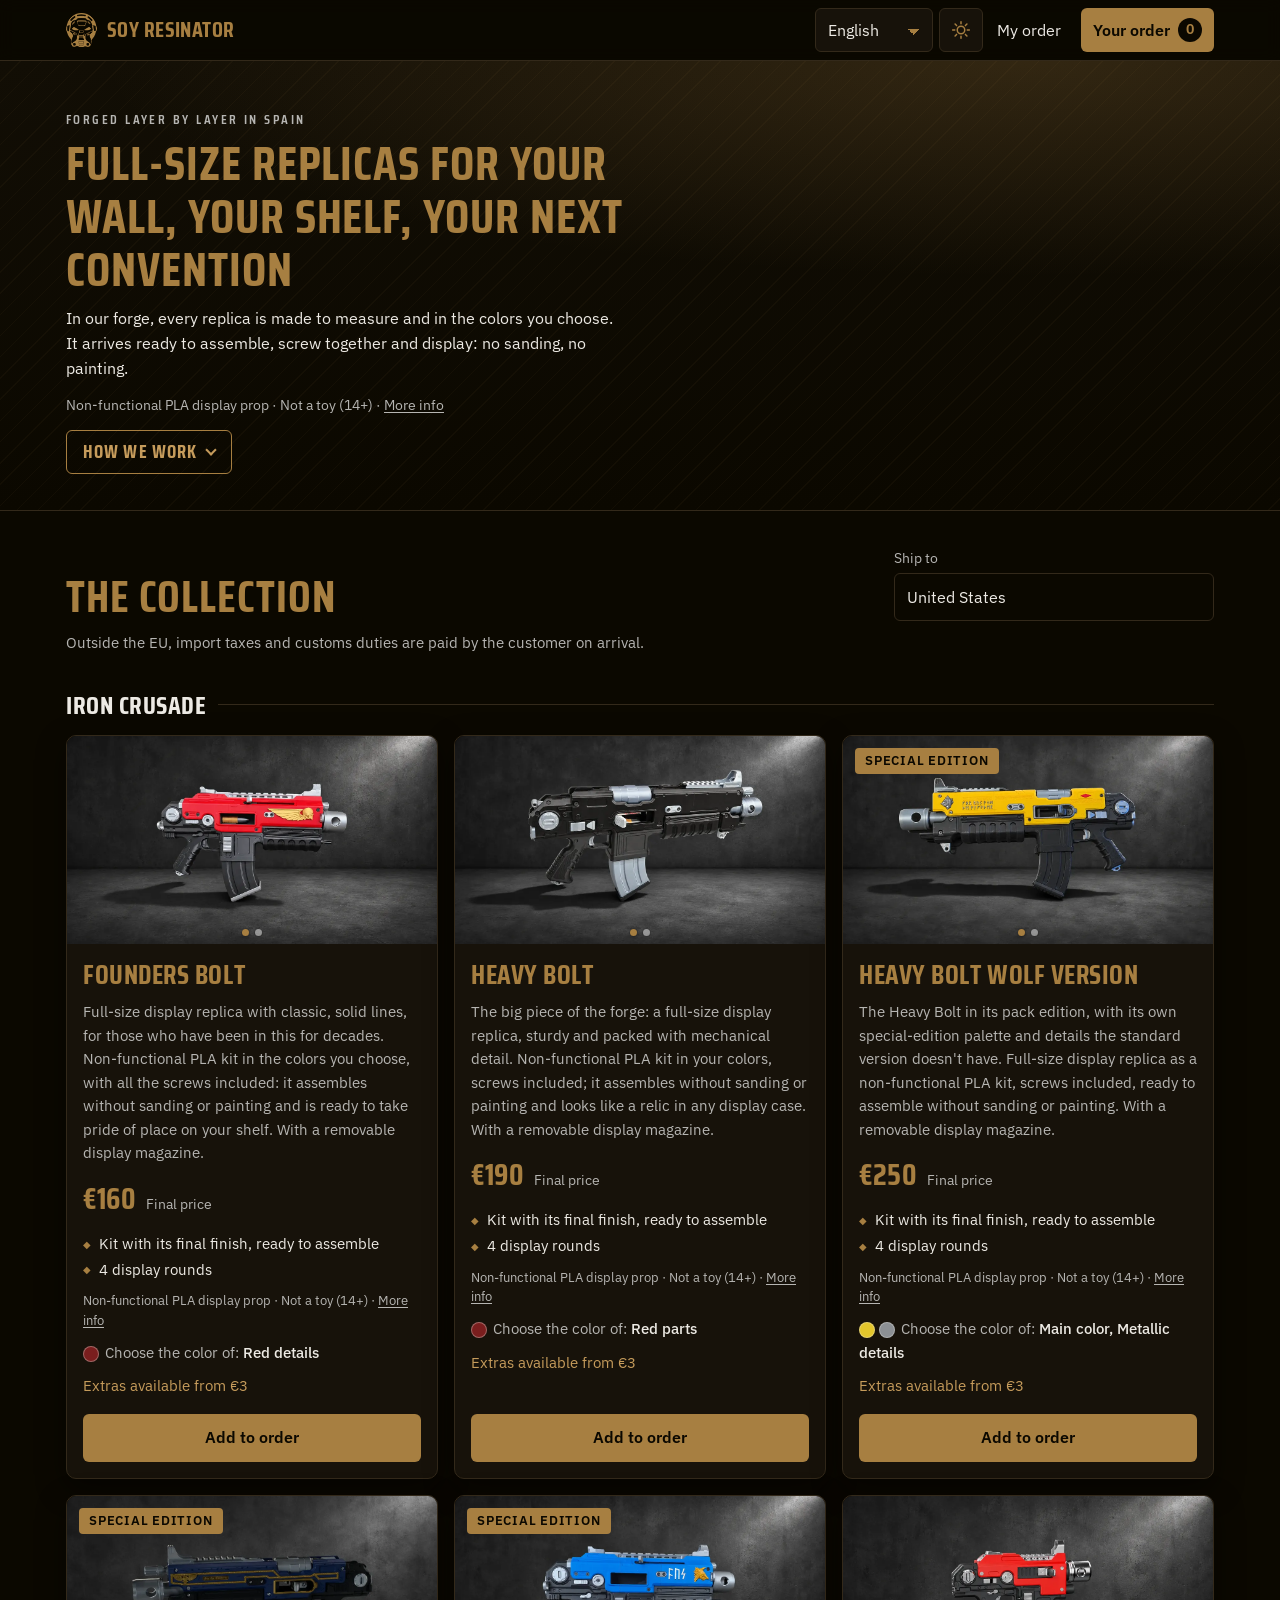
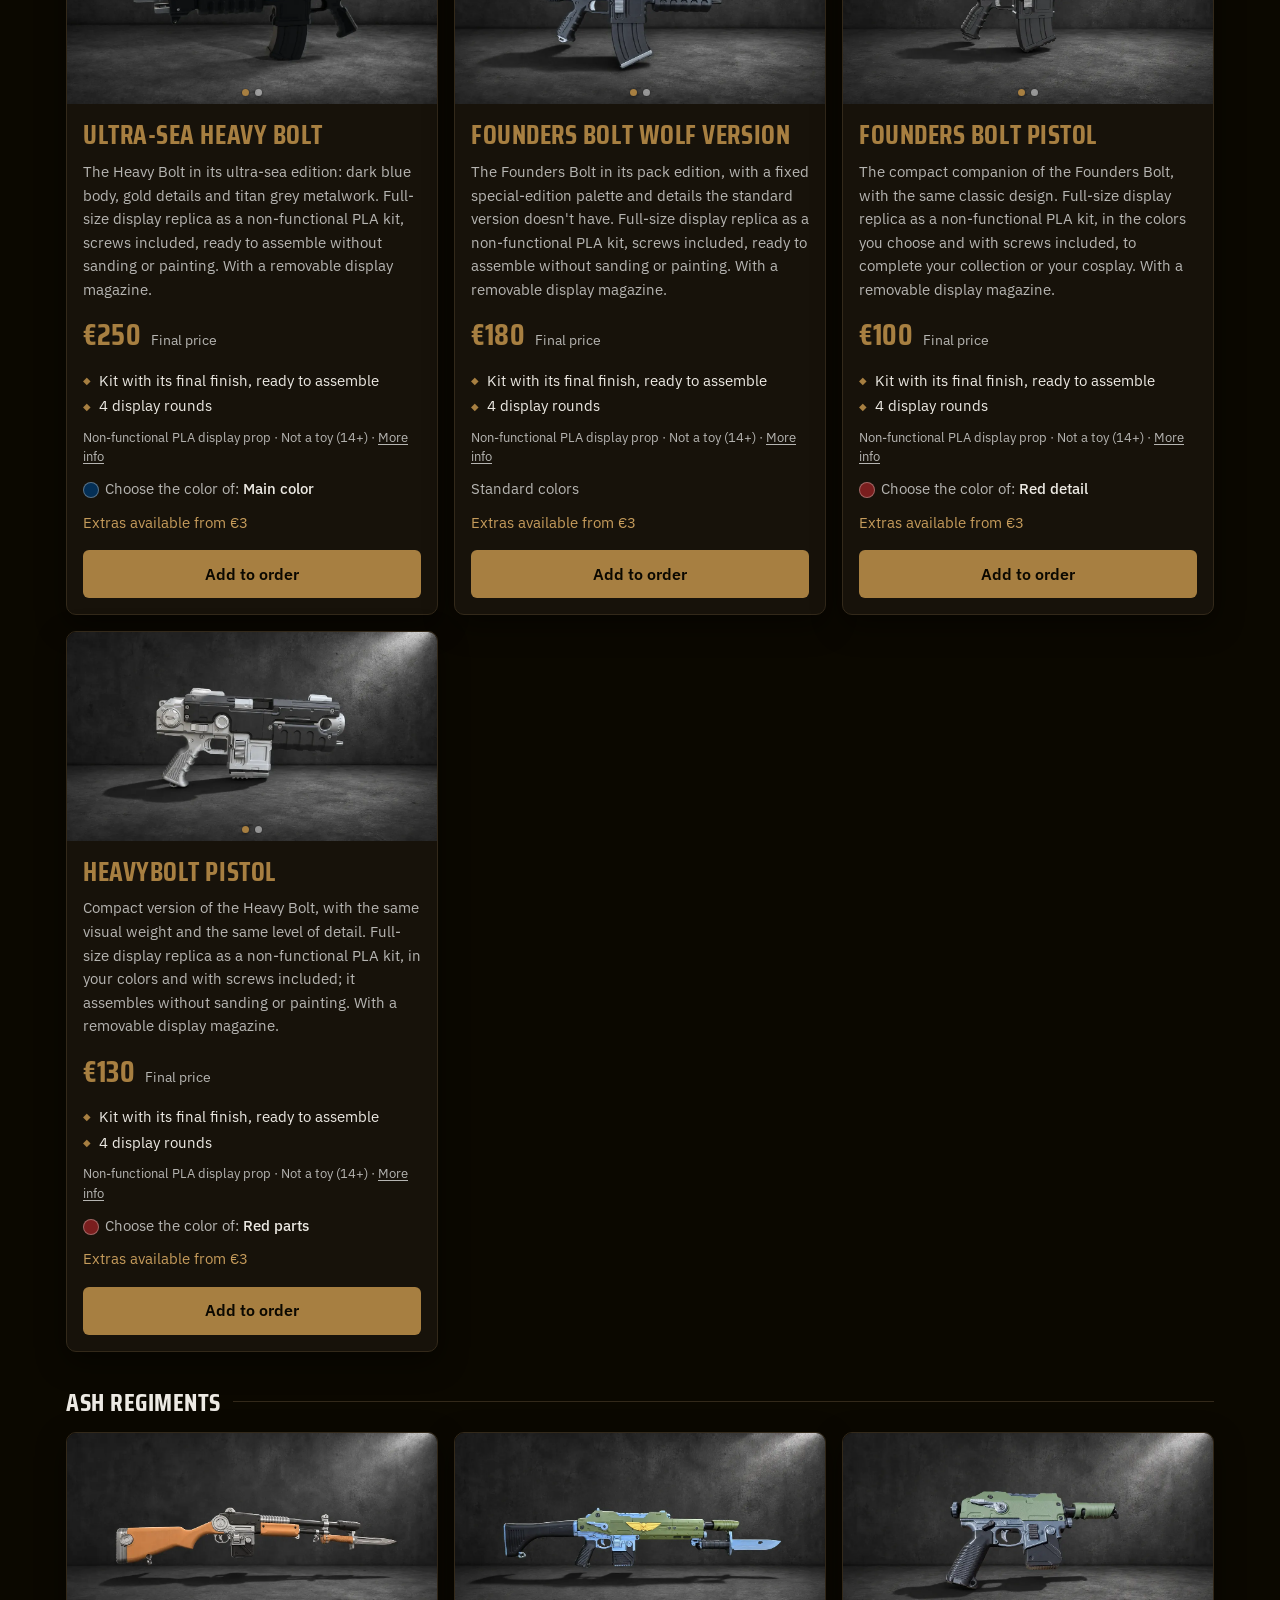
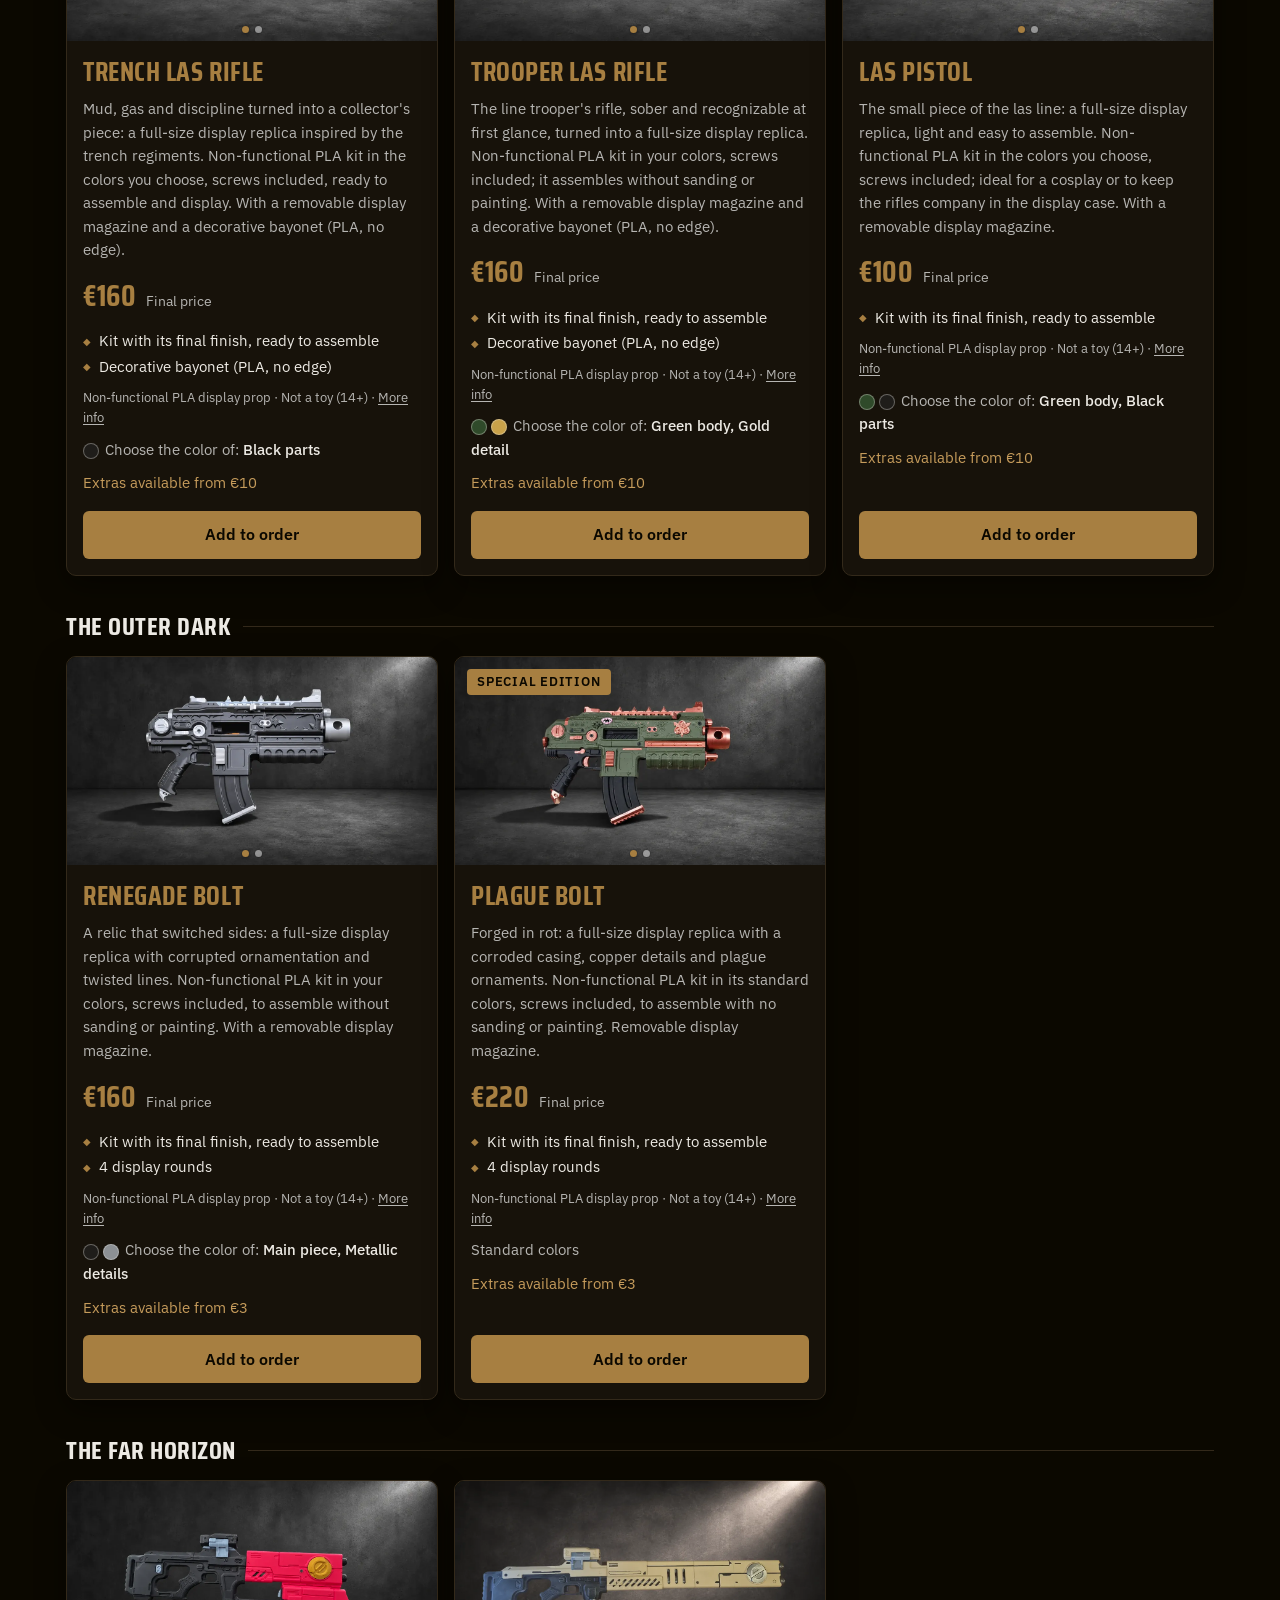
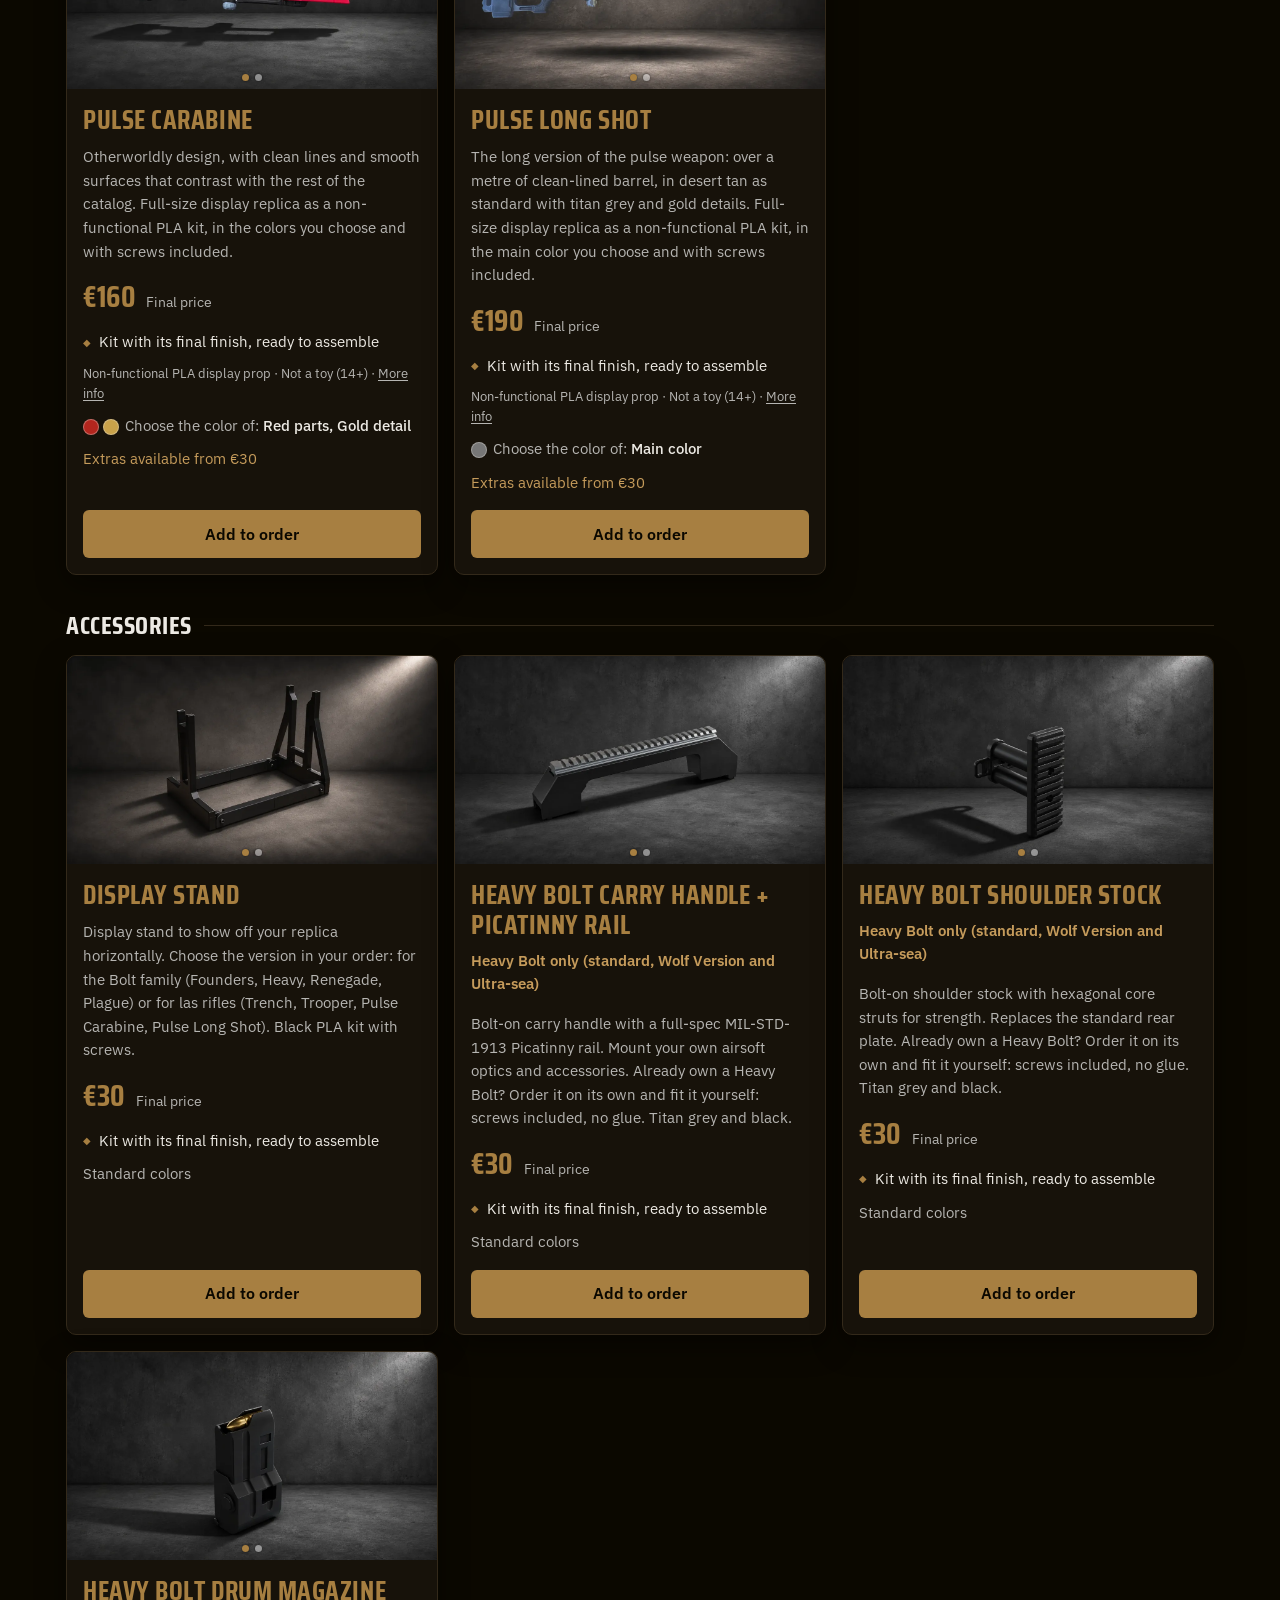
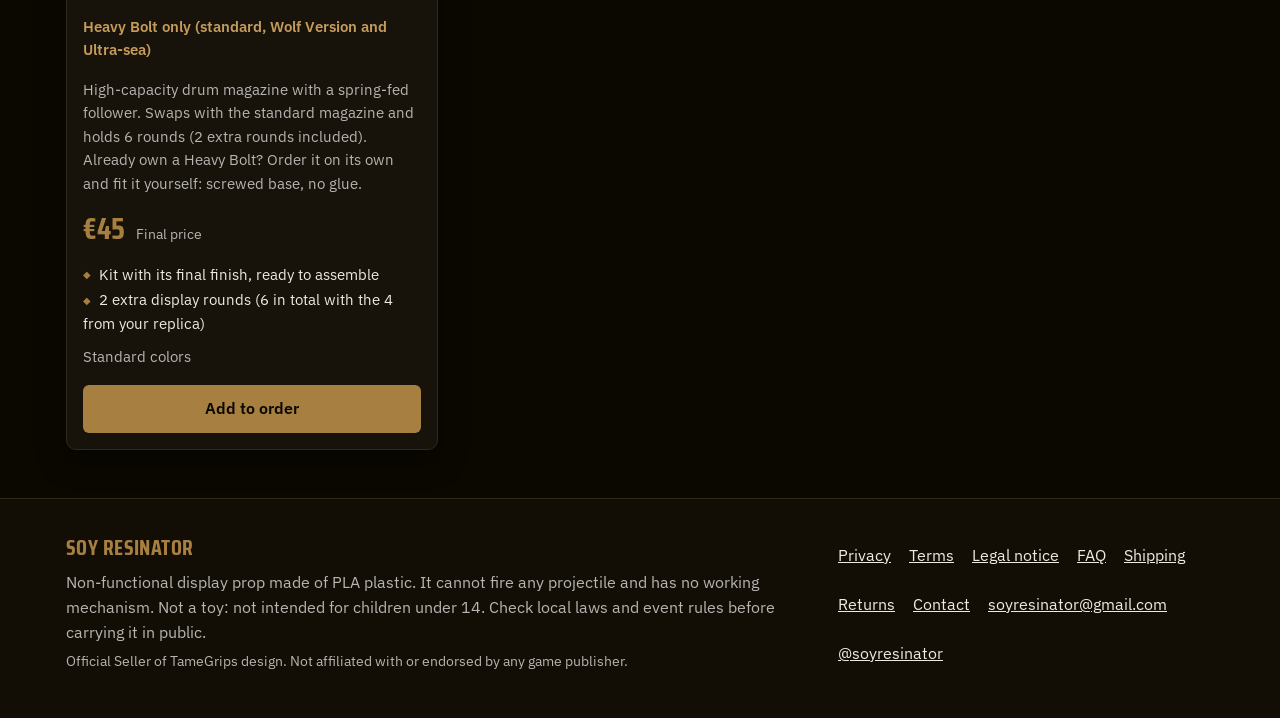
==== commit 527bf203: "Carrusel con ficha de medidas, coleccion The Far Horizon, Pulse Long Shot y 3 manuales nuevos" ====
--- a/index.html
+++ b/index.html
@@ -23,7 +23,7 @@
   <link rel="icon" type="image/png" href="/img/logo/favicon-48.png" sizes="48x48">
   <link rel="icon" type="image/png" href="/img/logo/favicon-192.png" sizes="192x192">
   <link rel="apple-touch-icon" href="/img/logo/apple-touch-icon.png">
-  <link rel="stylesheet" href="css/fonts.css?v=20261117">
+  <link rel="stylesheet" href="css/fonts.css?v=20261120">
   <!-- jsonld -->
   <script type="application/ld+json">
 {
@@ -1841,6 +1841,100 @@
   },
   {
    "@type": "Product",
+   "@id": "https://soyresinator.com/#p-pulse-long-shot",
+   "name": "Pulse Long Shot",
+   "sku": "pulse-long-shot",
+   "brand": {
+    "@type": "Brand",
+    "name": "Soy Resinator"
+   },
+   "description": "The long version of the pulse weapon: over a metre of clean-lined barrel, in desert tan as standard with titan grey and gold details. Full-size display replica as a non-functional PLA kit, in the main color you choose and with screws included. Includes: Kit with its final finish, ready to assemble. Non-functional display prop made of PLA plastic. It cannot fire any projectile and has no working mechanism. Not a toy: not intended for children under 14. Check local laws and event rules before carrying it in public.",
+   "offers": {
+    "@type": "Offer",
+    "price": "190.00",
+    "priceCurrency": "EUR",
+    "availability": "https://schema.org/InStock",
+    "itemCondition": "https://schema.org/NewCondition",
+    "url": "https://soyresinator.com/#p-pulse-long-shot",
+    "seller": {
+     "@id": "https://soyresinator.com/#org"
+    },
+    "shippingDetails": [
+     {
+      "@id": "https://soyresinator.com/#envio-DE"
+     },
+     {
+      "@id": "https://soyresinator.com/#envio-AR"
+     },
+     {
+      "@id": "https://soyresinator.com/#envio-AU"
+     },
+     {
+      "@id": "https://soyresinator.com/#envio-AT"
+     },
+     {
+      "@id": "https://soyresinator.com/#envio-BR"
+     },
+     {
+      "@id": "https://soyresinator.com/#envio-BE"
+     },
+     {
+      "@id": "https://soyresinator.com/#envio-CA"
+     },
+     {
+      "@id": "https://soyresinator.com/#envio-CL"
+     },
+     {
+      "@id": "https://soyresinator.com/#envio-CO"
+     },
+     {
+      "@id": "https://soyresinator.com/#envio-ES"
+     },
+     {
+      "@id": "https://soyresinator.com/#envio-US"
+     },
+     {
+      "@id": "https://soyresinator.com/#envio-FR"
+     },
+     {
+      "@id": "https://soyresinator.com/#envio-IT"
+     },
+     {
+      "@id": "https://soyresinator.com/#envio-JP"
+     },
+     {
+      "@id": "https://soyresinator.com/#envio-LU"
+     },
+     {
+      "@id": "https://soyresinator.com/#envio-MX"
+     },
+     {
+      "@id": "https://soyresinator.com/#envio-NZ"
+     },
+     {
+      "@id": "https://soyresinator.com/#envio-NL"
+     },
+     {
+      "@id": "https://soyresinator.com/#envio-PL"
+     },
+     {
+      "@id": "https://soyresinator.com/#envio-PT"
+     },
+     {
+      "@id": "https://soyresinator.com/#envio-GB"
+     },
+     {
+      "@id": "https://soyresinator.com/#envio-CH"
+     }
+    ],
+    "hasMerchantReturnPolicy": {
+     "@id": "https://soyresinator.com/#devoluciones"
+    }
+   },
+   "image": "https://soyresinator.com/img/pulse-long-shot-1.webp"
+  },
+  {
+   "@type": "Product",
    "@id": "https://soyresinator.com/#p-plague-bolt",
    "name": "Plague Bolt",
    "sku": "plague-bolt",
@@ -1942,7 +2036,7 @@
     "@type": "Brand",
     "name": "Soy Resinator"
    },
-   "description": "Display stand to show off your replica horizontally. Choose the version in your order: for the Bolt family (Founders, Heavy, Renegade, Plague) or for las rifles (Trench, Trooper, Pulse Carabine). Black PLA kit with screws. Includes: Kit with its final finish, ready to assemble.",
+   "description": "Display stand to show off your replica horizontally. Choose the version in your order: for the Bolt family (Founders, Heavy, Renegade, Plague) or for las rifles (Trench, Trooper, Pulse Carabine, Pulse Long Shot). Black PLA kit with screws. Includes: Kit with its final finish, ready to assemble.",
    "offers": {
     "@type": "Offer",
     "price": "30.00",
@@ -2313,8 +2407,8 @@
 }
   </script>
   <!-- /jsonld -->
-  <link rel="stylesheet" href="css/styles.css?v=20261117">
-  <script type="module" src="js/catalogo.js?v=20261117"></script>
+  <link rel="stylesheet" href="css/styles.css?v=20261120">
+  <script type="module" src="js/catalogo.js?v=20261120"></script>
 </head>
 <body data-meta="index">
   <a class="skip" href="#main" data-i18n="nav.saltar">Skip to content</a>
@@ -2437,14 +2531,20 @@
           <h3 class="collection-title" id="col-the-outer-dark">The Outer Dark</h3>
           <div class="grid">
           <article class="card" id="p-renegade-bolt"><div class="media"><img src="img/renegade-bolt-1.webp" alt="Renegade Bolt" loading="lazy" decoding="async" width="1200" height="675"></div><div class="card-body"><h4>Renegade Bolt</h4><p class="card-desc">A relic that switched sides: a full-size display replica with corrupted ornamentation and twisted lines. Non-functional PLA kit in your colors, screws included, to assemble without sanding or painting. With a removable display magazine.</p><div class="price-row"><span class="price">€160</span></div><ul class="includes"><li>Kit with its final finish, ready to assemble</li><li>4 display rounds</li></ul><p class="nf-line">Non-functional PLA display prop · Not a toy (14+) · <a href="faq.html#no-funcional">More info</a></p></div></article>
+          <article class="card" id="p-plague-bolt"><div class="media"><img src="img/plague-bolt-1.webp" alt="Plague Bolt" loading="lazy" decoding="async" width="1200" height="675"></div><div class="card-body"><h4>Plague Bolt</h4><p class="card-desc">Forged in rot: a full-size display replica with a corroded casing, copper details and plague ornaments. Non-functional PLA kit in its standard colors, screws included, to assemble with no sanding or painting. Removable display magazine.</p><div class="price-row"><span class="price">€220</span></div><ul class="includes"><li>Kit with its final finish, ready to assemble</li><li>4 display rounds</li></ul><p class="nf-line">Non-functional PLA display prop · Not a toy (14+) · <a href="faq.html#no-funcional">More info</a></p></div></article>
+          </div>
+        </section>
+        <section class="collection" aria-labelledby="col-the-far-horizon">
+          <h3 class="collection-title" id="col-the-far-horizon">The Far Horizon</h3>
+          <div class="grid">
           <article class="card" id="p-pulse-carabine"><div class="media"><img src="img/pulse-carabine-1.webp" alt="Pulse Carabine" loading="lazy" decoding="async" width="1200" height="675"></div><div class="card-body"><h4>Pulse Carabine</h4><p class="card-desc">Otherworldly design, with clean lines and smooth surfaces that contrast with the rest of the catalog. Full-size display replica as a non-functional PLA kit, in the colors you choose and with screws included.</p><div class="price-row"><span class="price">€160</span></div><ul class="includes"><li>Kit with its final finish, ready to assemble</li></ul><p class="nf-line">Non-functional PLA display prop · Not a toy (14+) · <a href="faq.html#no-funcional">More info</a></p></div></article>
-          <article class="card" id="p-plague-bolt"><div class="media"><img src="img/plague-bolt-1.webp" alt="Plague Bolt" loading="lazy" decoding="async" width="1200" height="675"></div><div class="card-body"><h4>Plague Bolt</h4><p class="card-desc">Forged in rot: a full-size display replica with a corroded casing, copper details and plague ornaments. Non-functional PLA kit in its standard colors, screws included, to assemble with no sanding or painting. Removable display magazine.</p><div class="price-row"><span class="price">€220</span></div><ul class="includes"><li>Kit with its final finish, ready to assemble</li><li>4 display rounds</li></ul><p class="nf-line">Non-functional PLA display prop · Not a toy (14+) · <a href="faq.html#no-funcional">More info</a></p></div></article>
+          <article class="card" id="p-pulse-long-shot"><div class="media"><img src="img/pulse-long-shot-1.webp" alt="Pulse Long Shot" loading="lazy" decoding="async" width="1200" height="675"></div><div class="card-body"><h4>Pulse Long Shot</h4><p class="card-desc">The long version of the pulse weapon: over a metre of clean-lined barrel, in desert tan as standard with titan grey and gold details. Full-size display replica as a non-functional PLA kit, in the main color you choose and with screws included.</p><div class="price-row"><span class="price">€190</span></div><ul class="includes"><li>Kit with its final finish, ready to assemble</li></ul><p class="nf-line">Non-functional PLA display prop · Not a toy (14+) · <a href="faq.html#no-funcional">More info</a></p></div></article>
           </div>
         </section>
         <section class="collection" aria-labelledby="col-accesorios">
           <h3 class="collection-title" id="col-accesorios">Accessories</h3>
           <div class="grid">
-          <article class="card" id="p-display-stand"><div class="media"><img src="img/display-stand-1.webp" alt="Display Stand" loading="lazy" decoding="async" width="1200" height="675"></div><div class="card-body"><h4>Display Stand</h4><p class="card-desc">Display stand to show off your replica horizontally. Choose the version in your order: for the Bolt family (Founders, Heavy, Renegade, Plague) or for las rifles (Trench, Trooper, Pulse Carabine). Black PLA kit with screws.</p><div class="price-row"><span class="price">€30</span></div><ul class="includes"><li>Kit with its final finish, ready to assemble</li></ul></div></article>
+          <article class="card" id="p-display-stand"><div class="media"><img src="img/display-stand-1.webp" alt="Display Stand" loading="lazy" decoding="async" width="1200" height="675"></div><div class="card-body"><h4>Display Stand</h4><p class="card-desc">Display stand to show off your replica horizontally. Choose the version in your order: for the Bolt family (Founders, Heavy, Renegade, Plague) or for las rifles (Trench, Trooper, Pulse Carabine, Pulse Long Shot). Black PLA kit with screws.</p><div class="price-row"><span class="price">€30</span></div><ul class="includes"><li>Kit with its final finish, ready to assemble</li></ul></div></article>
           <article class="card" id="p-heavy-bolt-carry-handle"><div class="media"><img src="img/heavy-bolt-carry-handle-1.webp" alt="Heavy Bolt Carry Handle + Picatinny Rail" loading="lazy" decoding="async" width="1200" height="675"></div><div class="card-body"><h4>Heavy Bolt Carry Handle + Picatinny Rail</h4><p class="compat-line">Heavy Bolt only (standard, Wolf Version and Ultra-sea)</p><p class="card-desc">Bolt-on carry handle with a full-spec MIL-STD-1913 Picatinny rail. Mount your own airsoft optics and accessories. Already own a Heavy Bolt? Order it on its own and fit it yourself: screws included, no glue. Titan grey and black.</p><div class="price-row"><span class="price">€30</span></div><ul class="includes"><li>Kit with its final finish, ready to assemble</li></ul></div></article>
           <article class="card" id="p-heavy-bolt-shoulder-stock"><div class="media"><img src="img/heavy-bolt-shoulder-stock-1.webp" alt="Heavy Bolt Shoulder Stock" loading="lazy" decoding="async" width="1200" height="675"></div><div class="card-body"><h4>Heavy Bolt Shoulder Stock</h4><p class="compat-line">Heavy Bolt only (standard, Wolf Version and Ultra-sea)</p><p class="card-desc">Bolt-on shoulder stock with hexagonal core struts for strength. Replaces the standard rear plate. Already own a Heavy Bolt? Order it on its own and fit it yourself: screws included, no glue. Titan grey and black.</p><div class="price-row"><span class="price">€30</span></div><ul class="includes"><li>Kit with its final finish, ready to assemble</li></ul></div></article>
           <article class="card" id="p-heavy-bolt-drum-magazine"><div class="media"><img src="img/heavy-bolt-drum-magazine-1.webp" alt="Heavy Bolt Drum Magazine" loading="lazy" decoding="async" width="1200" height="675"></div><div class="card-body"><h4>Heavy Bolt Drum Magazine</h4><p class="compat-line">Heavy Bolt only (standard, Wolf Version and Ultra-sea)</p><p class="card-desc">High-capacity drum magazine with a spring-fed follower. Swaps with the standard magazine and holds 6 rounds (2 extra rounds included). Already own a Heavy Bolt? Order it on its own and fit it yourself: screwed base, no glue.</p><div class="price-row"><span class="price">€45</span></div><ul class="includes"><li>Kit with its final finish, ready to assemble</li><li>2 extra display rounds (6 in total with the 4 from your replica)</li></ul></div></article>
--- a/css/styles.css
+++ b/css/styles.css
@@ -249,6 +249,29 @@
   color: var(--muted); padding: 0 16px; opacity: .8;
 }
 .media img { position: absolute; inset: 0; width: 100%; height: 100%; object-fit: cover; background: #000; }
+/* carrusel: foto + ficha de medidas */
+.media .slides {
+  position: absolute; inset: 0; display: flex; overflow-x: auto; scroll-snap-type: x mandatory;
+  scrollbar-width: none; overscroll-behavior-x: contain;
+}
+.media .slides::-webkit-scrollbar { display: none; }
+.media .slides > * { position: relative; flex: 0 0 100%; height: 100%; scroll-snap-align: start; }
+.media .slides img { position: static; display: block; }
+.media .slide-ficha { display: block; background: #efebe2; cursor: zoom-in; }
+.media .slide-ficha img { object-fit: contain; background: #efebe2; }
+.slide-btn {
+  position: absolute; top: 50%; transform: translateY(-50%); z-index: 2;
+  width: 36px; height: 36px; border-radius: 50%; border: 1px solid rgba(255,255,255,.25);
+  background: rgba(10,8,6,.55); color: #fff; font-size: 1.5rem; line-height: 1; cursor: pointer;
+  display: grid; place-items: center; padding: 0 0 3px; opacity: .85; transition: opacity .15s;
+}
+.slide-btn:hover, .slide-btn:focus-visible { opacity: 1; }
+.slide-btn.prev { left: 8px; } .slide-btn.next { right: 8px; }
+.slide-btn[hidden], .slide-dots[hidden] { display: none; }
+.slide-dots { position: absolute; bottom: 8px; left: 50%; transform: translateX(-50%); z-index: 2; display: flex; gap: 6px; }
+.slide-dots span { width: 7px; height: 7px; border-radius: 50%; background: rgba(255,255,255,.45); box-shadow: 0 0 2px rgba(0,0,0,.6); }
+.slide-dots span.on { background: var(--gold); }
+@media (hover: hover) { .media .slide-btn { opacity: 0; } .media:hover .slide-btn, .slide-btn:focus-visible { opacity: .9; } }
 .badge {
   position: absolute; top: 12px; left: 12px; z-index: 1;
   background: var(--gold); color: var(--on-gold); padding: 4px 10px; border-radius: 4px;
@@ -384,6 +407,11 @@
 .extra-name { min-width: 0; }
 .extra-price { color: var(--muted); font-size: .9rem; white-space: nowrap; }
 .compat-line { margin: 0 0 6px; color: var(--gold-hi); font-weight: 600; font-size: .92rem; }
+/* Mi pedido: un manual por fila, nombre y botón juntos */
+.manual-lista { list-style: none; margin: 0 0 8px; padding: 0; border: 1px solid var(--line); border-radius: 6px; }
+.manual-lista li { display: flex; align-items: center; justify-content: space-between; gap: 12px; flex-wrap: wrap; padding: 10px 12px; }
+.manual-lista li + li { border-top: 1px solid var(--line); }
+.manual-nombre { font-weight: 600; min-width: 0; }
 .stepper { display: inline-flex; align-items: center; border: 1px solid var(--line); border-radius: 6px; }
 .step {
   width: 44px; height: 44px; border: 0; background: transparent; color: var(--gold);
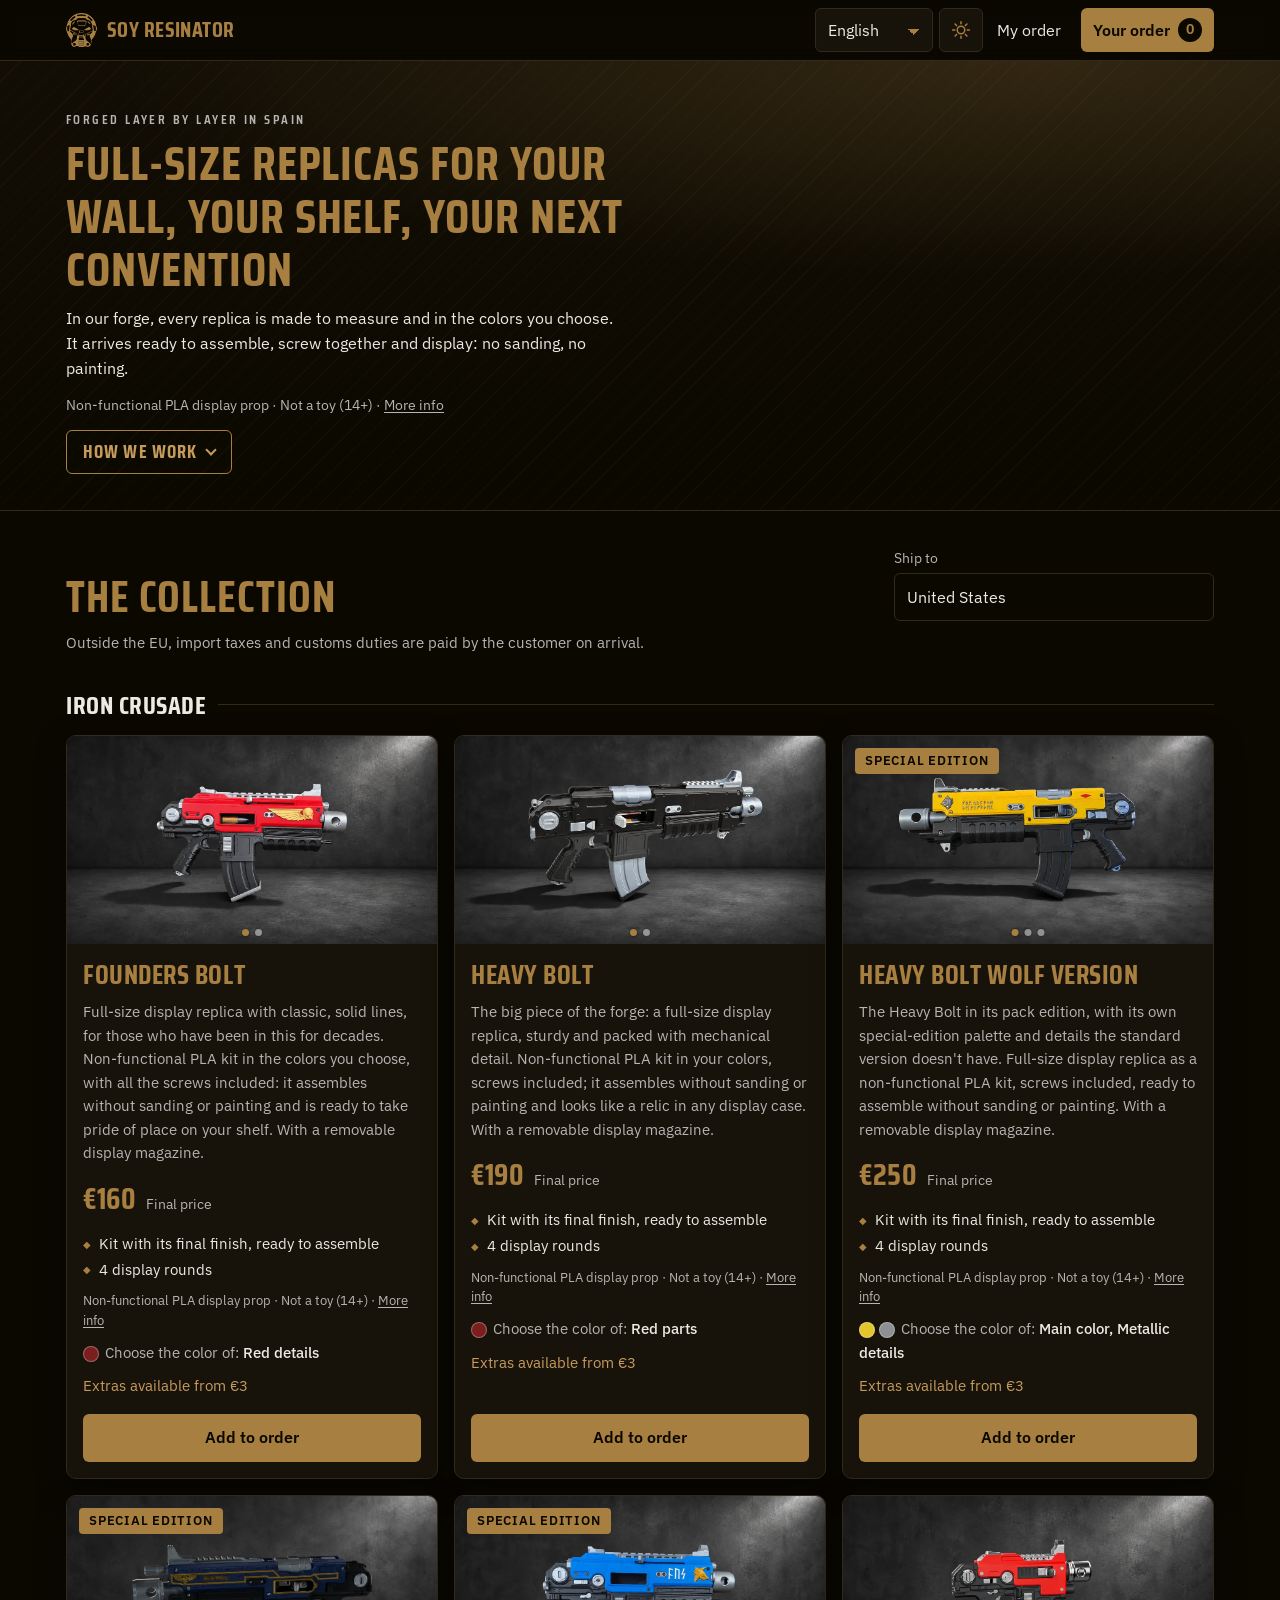
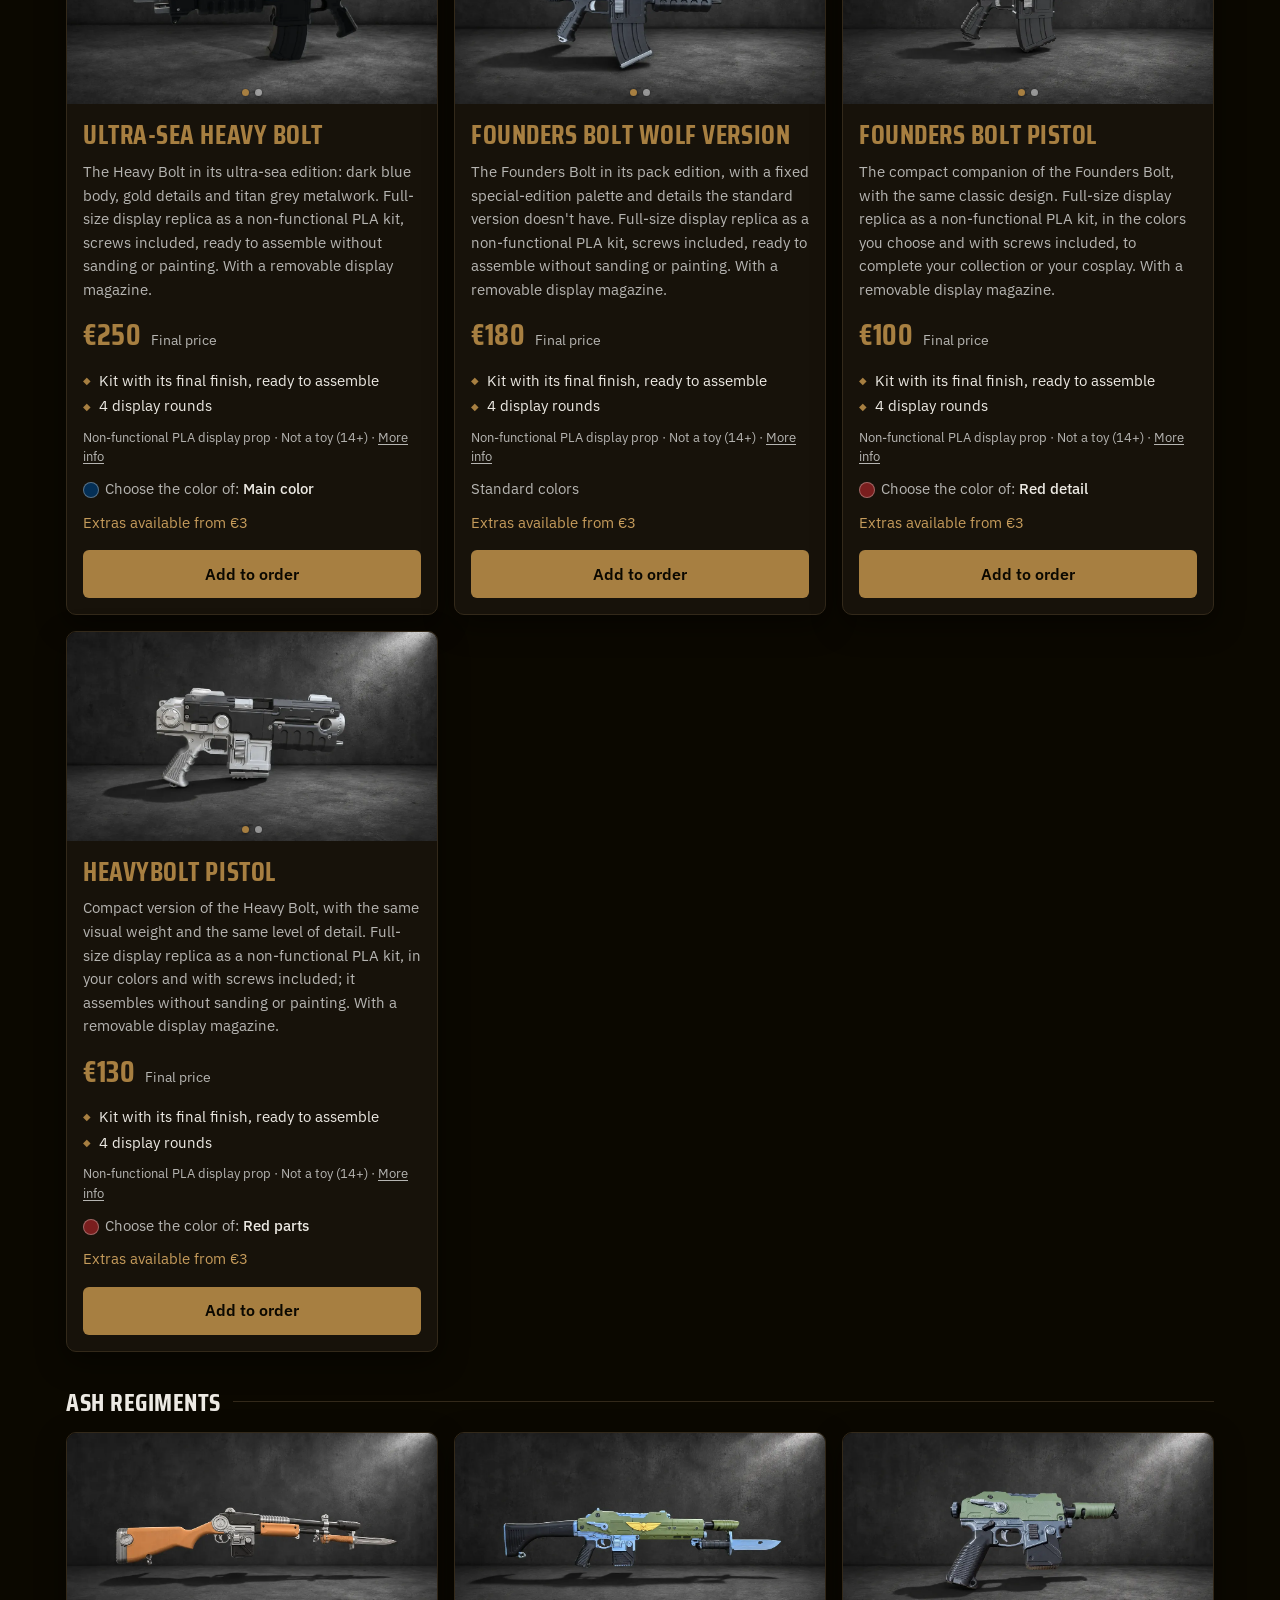
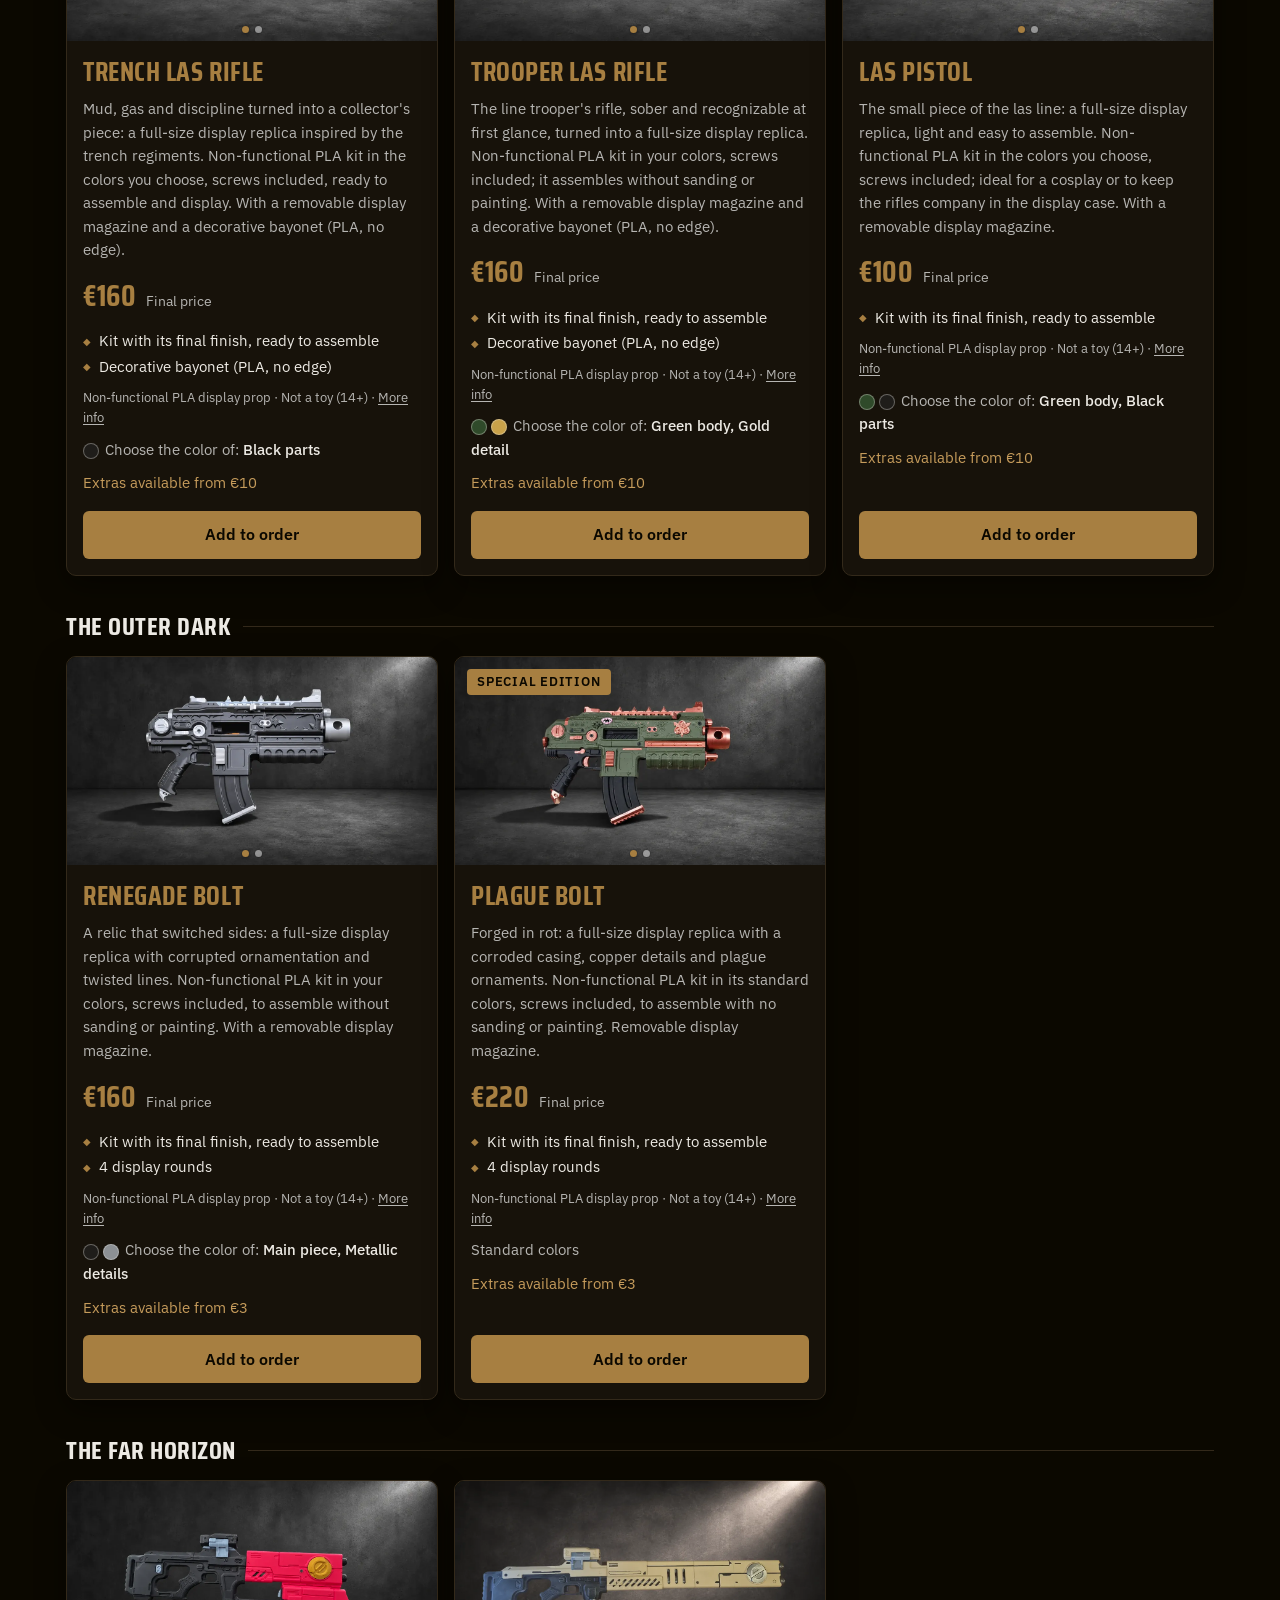
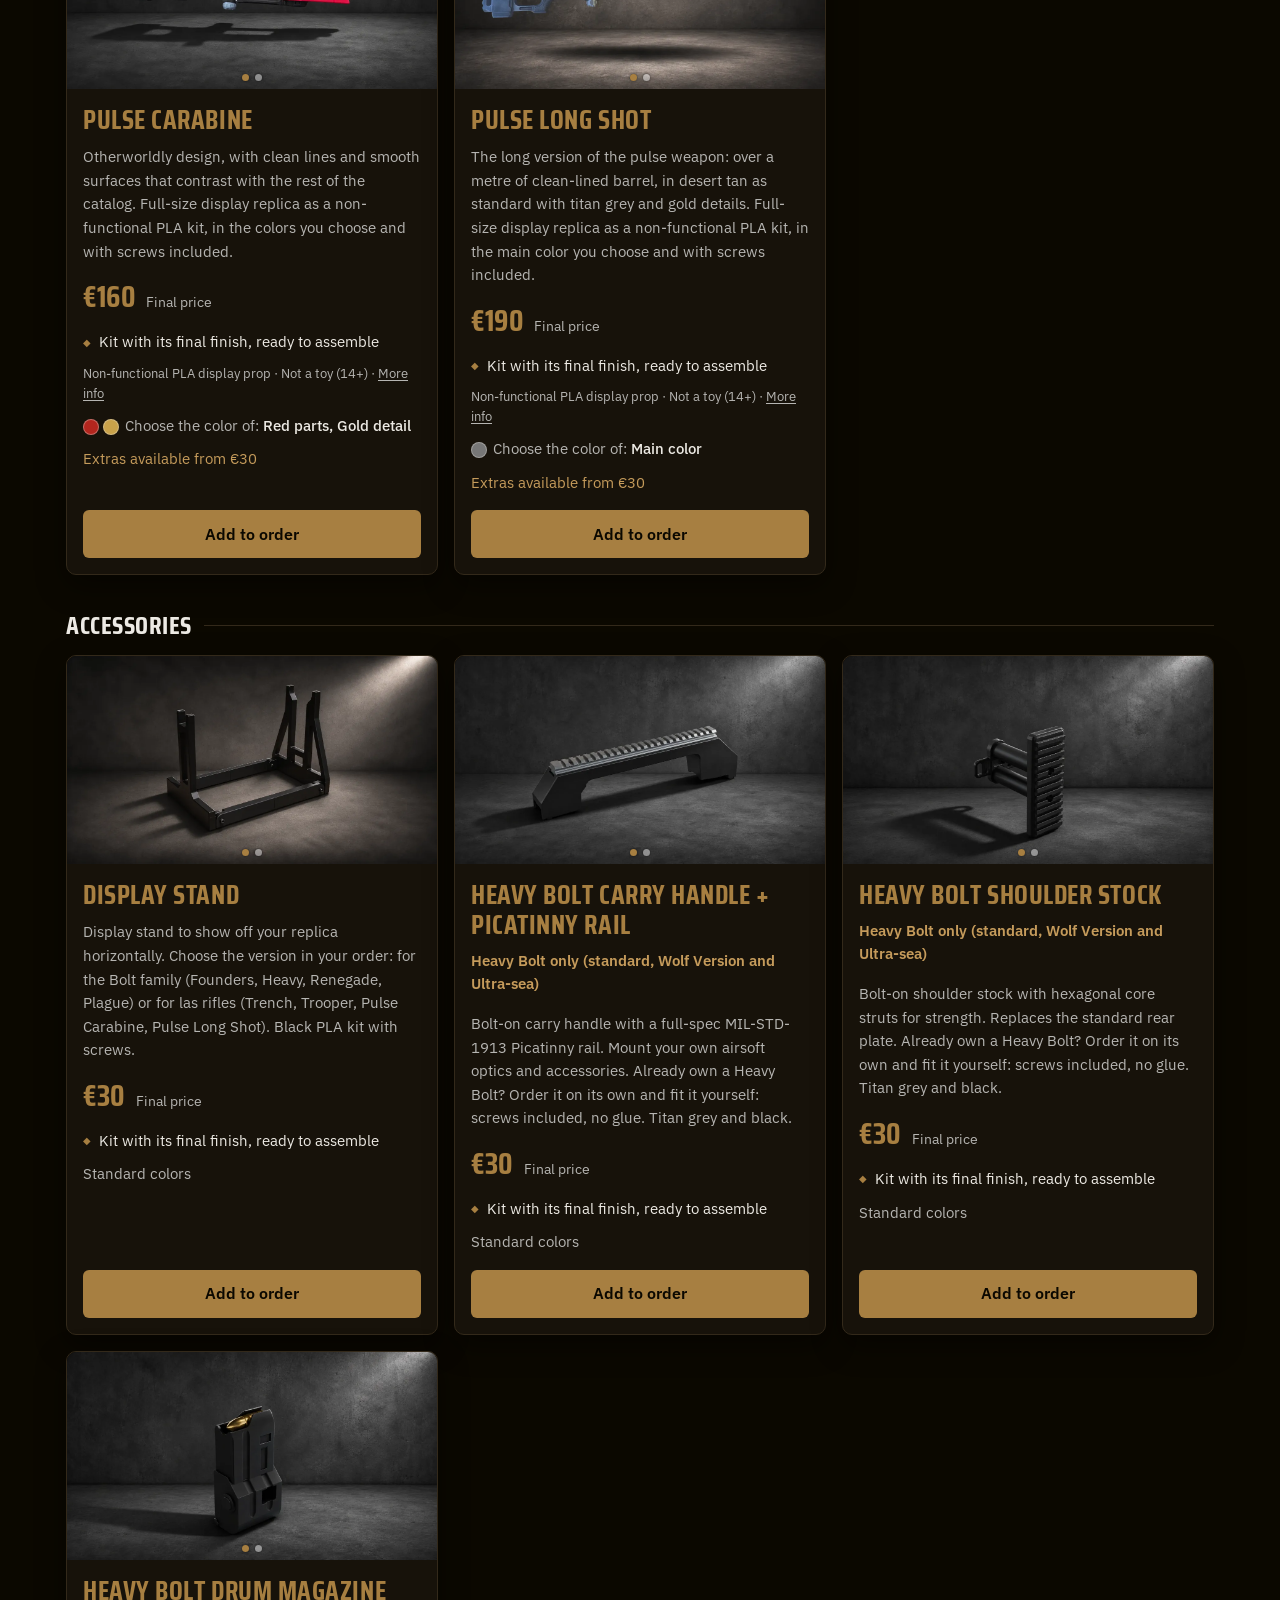
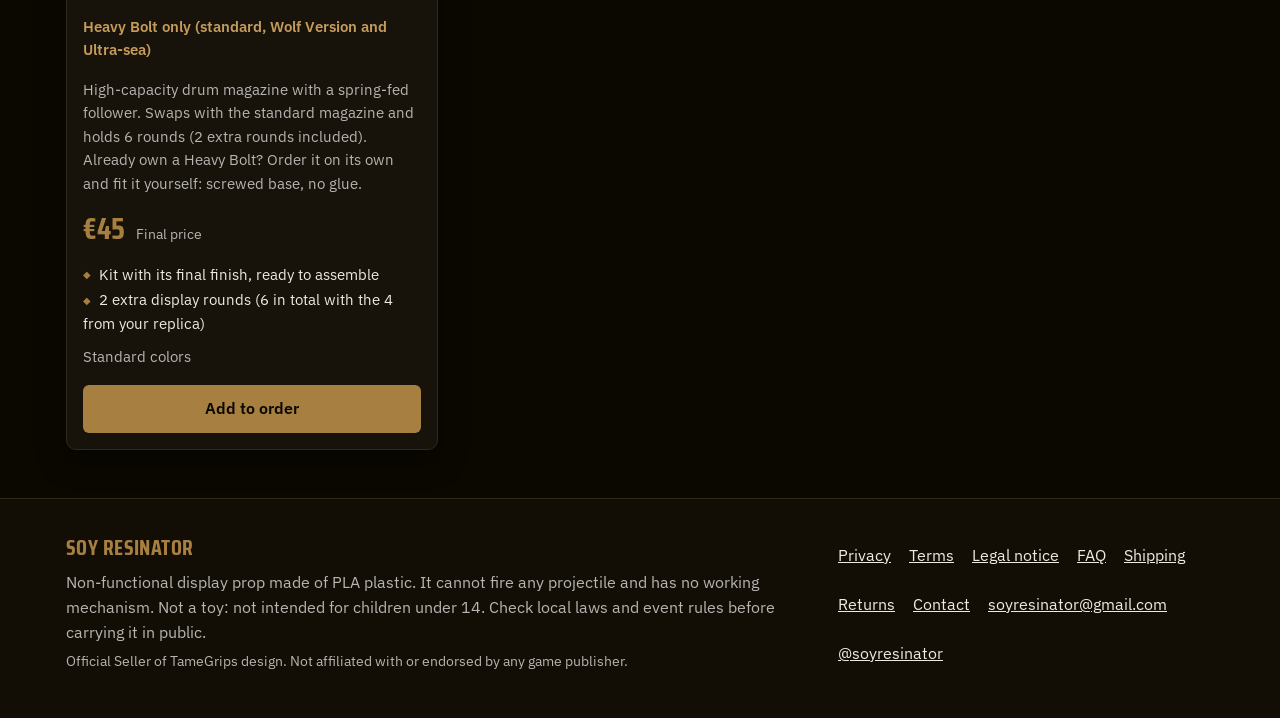
==== commit ef643837: "Fichas de medidas en 16:9; foto azul del Heavy Bolt Wolf en el carrusel (fotos_extra); cache 2026112" ====
--- a/index.html
+++ b/index.html
@@ -23,7 +23,7 @@
   <link rel="icon" type="image/png" href="/img/logo/favicon-48.png" sizes="48x48">
   <link rel="icon" type="image/png" href="/img/logo/favicon-192.png" sizes="192x192">
   <link rel="apple-touch-icon" href="/img/logo/apple-touch-icon.png">
-  <link rel="stylesheet" href="css/fonts.css?v=20261120">
+  <link rel="stylesheet" href="css/fonts.css?v=20261121c">
   <!-- jsonld -->
   <script type="application/ld+json">
 {
@@ -2407,8 +2407,8 @@
 }
   </script>
   <!-- /jsonld -->
-  <link rel="stylesheet" href="css/styles.css?v=20261120">
-  <script type="module" src="js/catalogo.js?v=20261120"></script>
+  <link rel="stylesheet" href="css/styles.css?v=20261121c">
+  <script type="module" src="js/catalogo.js?v=20261121c"></script>
 </head>
 <body data-meta="index">
   <a class="skip" href="#main" data-i18n="nav.saltar">Skip to content</a>
@@ -2499,11 +2499,8 @@
       </div>
       <p id="precio-nota" class="price-note"></p>
 
-      <div id="cerrado" class="notice notice-forge" hidden>
-        <h3 data-i18n="cerrado.titulo">The forge is full</h3>
-        <p data-i18n="cerrado.texto">Right now the forge is full. Follow us on Instagram to know when we open the next window.</p>
-        <a class="btn btn-ghost contact-ig-btn" href="#" rel="noopener" target="_blank"></a>
-      </div>
+      <!-- Aviso de pedidos cerrados: lo rellena el JS (core.js avisoForja) solo cuando CONFIG lo pide. Sin texto aquí: aunque esté oculto, Google lo lee -->
+      <div id="cerrado" class="notice notice-forge" hidden></div>
 
       <div id="colecciones" aria-busy="true">
         <!-- prerender:catalogo -->
@@ -2570,11 +2567,7 @@
           <a href="#catalogo" class="btn btn-ghost" data-i18n="ped.seguir">Back to the collection</a>
         </div>
 
-        <div id="ped-cerrado" class="notice notice-forge" hidden>
-          <h3 data-i18n="cerrado.titulo">The forge is full</h3>
-          <p data-i18n="cerrado.texto">Right now the forge is full. Follow us on Instagram to know when we open the next window.</p>
-          <a class="btn btn-ghost contact-ig-btn" href="#" rel="noopener" target="_blank"></a>
-        </div>
+        <div id="ped-cerrado" class="notice notice-forge" hidden></div>
         <div id="ped-avisos" class="notice notice-warn" role="status" hidden></div>
 
         <div id="items"></div>
